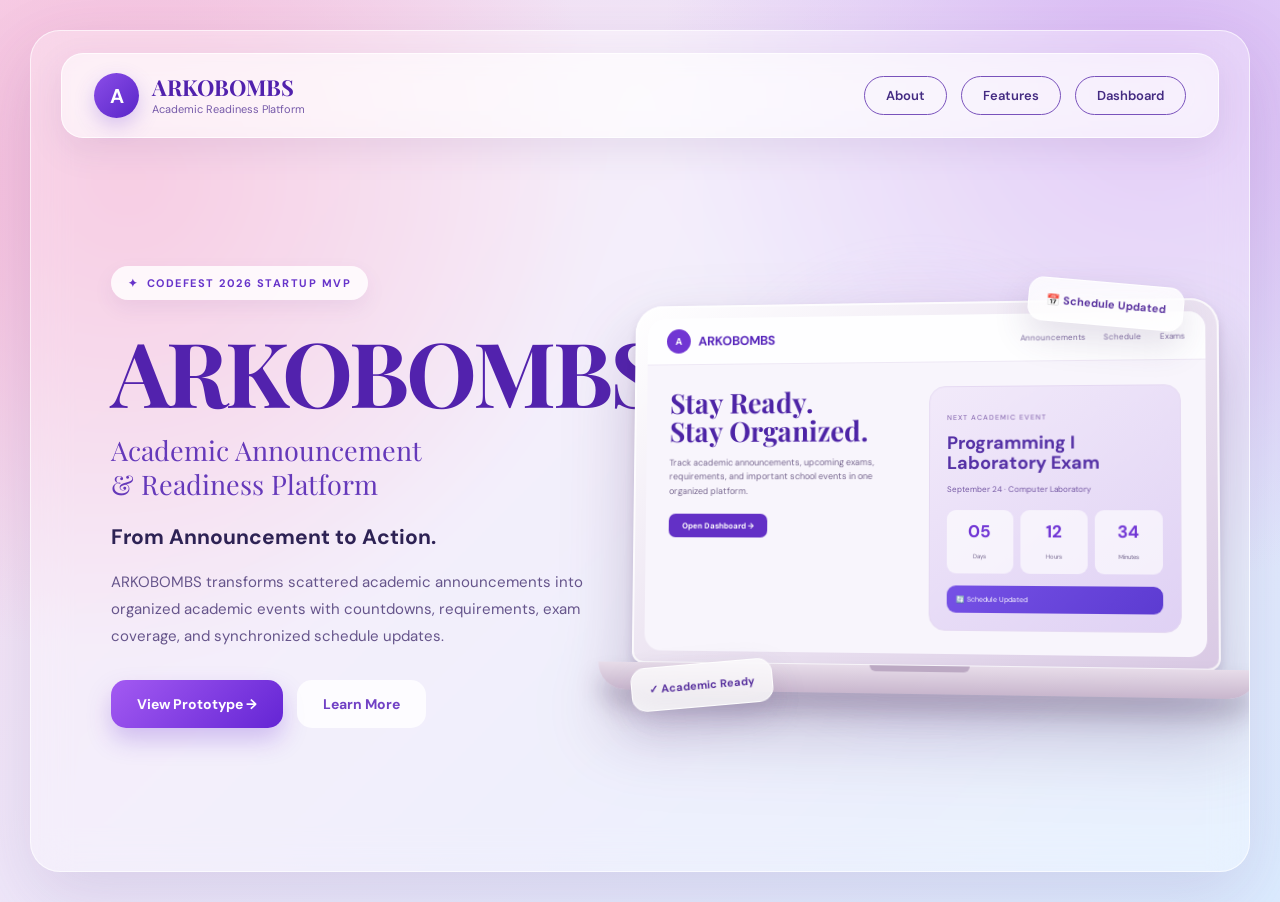
==== index.html @ 4bf6ae73 "Add ARKOBOMBS-project" ====
<!DOCTYPE html>
<html lang="en">
<head>
    <meta charset="UTF-8">
    <meta name="viewport" content="width=device-width, initial-scale=1.0">

    <title>ARKOBOMBS | Academic Readiness Platform</title>

    <link rel="preconnect" href="https://fonts.googleapis.com">
    <link rel="preconnect" href="https://fonts.gstatic.com" crossorigin>
    <link href="https://fonts.googleapis.com/css2?family=DM+Sans:wght@400;500;600;700&family=Playfair+Display:wght@600;700;800&display=swap" rel="stylesheet">

    <style>

        * {
            margin: 0;
            padding: 0;
            box-sizing: border-box;
        }

        body {
            font-family: "DM Sans", sans-serif;
            background:
                radial-gradient(circle at 10% 20%, #f4b8d8 0%, transparent 35%),
                radial-gradient(circle at 90% 10%, #d9b7f4 0%, transparent 35%),
                linear-gradient(135deg, #f9dff0, #eee8fa 45%, #dcecff);
            min-height: 100vh;
            color: #33216e;
            padding: 30px;
        }

        /* MAIN CONTAINER */

        .page {
            min-height: calc(100vh - 60px);
            border-radius: 30px;
            overflow: hidden;
            background: rgba(255, 255, 255, 0.30);
            border: 1px solid rgba(255, 255, 255, 0.65);
            box-shadow: 0 25px 70px rgba(92, 58, 135, 0.15);
            backdrop-filter: blur(18px);
        }

        /* NAVIGATION */

        nav {
            height: 85px;
            margin: 22px 30px 0;
            padding: 0 32px;

            display: flex;
            align-items: center;
            justify-content: space-between;

            border-radius: 22px;

            background: rgba(255, 255, 255, 0.55);
            border: 1px solid rgba(255, 255, 255, 0.75);

            box-shadow: 0 12px 35px rgba(91, 54, 130, 0.10);

            backdrop-filter: blur(20px);
        }

        .logo {
            display: flex;
            align-items: center;
            gap: 13px;
        }

        .logo-icon {
            width: 45px;
            height: 45px;
            border-radius: 50%;

            display: flex;
            align-items: center;
            justify-content: center;

            color: white;
            font-size: 20px;
            font-weight: 700;

            background: linear-gradient(135deg, #8b4de8, #5926c8);

            box-shadow: 0 8px 20px rgba(103, 55, 210, 0.25);
        }

        .logo-text {
            line-height: 1.1;
        }

        .logo-text h3 {
            font-family: "Playfair Display", serif;
            font-size: 22px;
            color: #5121ad;
        }

        .logo-text span {
            font-size: 11px;
            color: #765aa9;
        }

        .nav-links {
            display: flex;
            align-items: center;
            gap: 14px;
        }

        .nav-links a {
            text-decoration: none;
            color: #442b82;
            font-size: 13px;
            font-weight: 600;

            padding: 10px 21px;

            border: 1px solid #7952bb;
            border-radius: 30px;

            transition: 0.25s ease;
        }

        .nav-links a:hover {
            background: #6333c9;
            color: white;
            transform: translateY(-2px);
        }

        /* HERO */

        .hero {
            min-height: calc(100vh - 167px);

            display: grid;
            grid-template-columns: 46% 54%;

            align-items: center;

            padding: 55px 65px 70px;
            gap: 30px;
        }

        .hero-content {
            padding-left: 15px;
        }

        .badge {
            display: inline-flex;
            align-items: center;
            gap: 8px;

            background: rgba(255,255,255,0.82);
            padding: 10px 17px;

            border-radius: 30px;

            font-size: 11px;
            font-weight: 700;
            letter-spacing: 1.5px;

            color: #6734ca;

            box-shadow: 0 8px 20px rgba(94, 49, 140, 0.08);
        }

        .badge::before {
            content: "✦";
            color: #6734ca;
        }

        .hero h1 {
            font-family: "Playfair Display", serif;

            font-size: clamp(65px, 7vw, 105px);
            line-height: 0.92;

            margin-top: 30px;

            color: #5222ad;

            letter-spacing: -3px;
        }

        .subtitle {
            margin-top: 22px;

            font-family: "Playfair Display", serif;

            font-size: 27px;
            line-height: 1.25;

            color: #6539ba;
        }

        .tagline {
            margin-top: 22px;

            font-size: 21px;
            font-weight: 700;

            color: #2d2254;
        }

        .description {
            max-width: 570px;

            margin-top: 18px;

            font-size: 15px;
            line-height: 1.8;

            color: #66558b;
        }

        .buttons {
            display: flex;
            gap: 14px;
            margin-top: 30px;
        }

        .btn {
            text-decoration: none;

            padding: 15px 26px;

            border-radius: 15px;

            font-size: 14px;
            font-weight: 700;

            transition: 0.25s ease;
        }

        .btn-primary {
            color: white;

            background: linear-gradient(
                135deg,
                #a35af2,
                #6425d4
            );

            box-shadow: 0 12px 25px rgba(100, 38, 207, 0.25);
        }

        .btn-primary:hover {
            transform: translateY(-3px);
            box-shadow: 0 16px 30px rgba(100, 38, 207, 0.35);
        }

        .btn-secondary {
            background: rgba(255,255,255,0.8);
            color: #7141c5;
        }

        .btn-secondary:hover {
            background: white;
            transform: translateY(-3px);
        }

        /* PRODUCT MOCKUP */

        .visual {
            position: relative;

            height: 570px;

            display: flex;
            justify-content: center;
            align-items: center;
        }

        .glow {
            position: absolute;

            width: 520px;
            height: 520px;

            border-radius: 50%;

            background:
                radial-gradient(
                    circle,
                    rgba(166, 103, 237, 0.40),
                    rgba(210, 175, 244, 0.15),
                    transparent 70%
                );

            filter: blur(10px);
        }

        /* LAPTOP */

        .laptop {
            position: relative;
            width: 620px;
            z-index: 2;

            transform: perspective(1100px) rotateY(-5deg) rotateX(2deg);
            filter: drop-shadow(0 35px 35px rgba(75, 45, 105, 0.25));
        }

        .screen-frame {
            width: 100%;
            height: 365px;

            padding: 13px;

            border-radius: 28px 28px 12px 12px;

            background: linear-gradient(
                145deg,
                #ffffff,
                #d9c9e4
            );

            box-shadow:
                inset 0 0 0 2px rgba(255,255,255,0.8),
                0 5px 10px rgba(67, 37, 90, 0.15);
        }

        .screen {
            width: 100%;
            height: 100%;

            border-radius: 17px;

            overflow: hidden;

            background: #f8f5fc;
        }

        .screen-nav {
            height: 48px;

            display: flex;
            align-items: center;
            justify-content: space-between;

            padding: 0 20px;

            background: rgba(255,255,255,0.92);

            border-bottom: 1px solid #eee8f5;
        }

        .mini-logo {
            display: flex;
            align-items: center;
            gap: 8px;

            color: #5827bb;

            font-weight: 700;
            font-size: 13px;
        }

        .mini-logo-circle {
            width: 25px;
            height: 25px;

            display: flex;
            align-items: center;
            justify-content: center;

            border-radius: 50%;

            color: white;

            background: #7136d3;

            font-size: 10px;
        }

        .mini-links {
            display: flex;
            gap: 18px;

            font-size: 8px;
            color: #7d6b9e;
        }

        .screen-content {
            padding: 24px;

            display: grid;
            grid-template-columns: 1fr 1fr;

            gap: 18px;
        }

        .screen-left h2 {
            font-family: "Playfair Display", serif;

            font-size: 28px;
            line-height: 1.05;

            color: #4d24a6;
        }

        .screen-left p {
            margin-top: 10px;

            font-size: 9px;
            line-height: 1.6;

            color: #77678f;
        }

        .screen-button {
            display: inline-block;

            margin-top: 16px;

            padding: 7px 14px;

            border-radius: 7px;

            background: #6330c6;
            color: white;

            font-size: 8px;
            font-weight: 700;
        }

        .event-card {
            padding: 17px;

            border-radius: 16px;

            background: linear-gradient(
                145deg,
                #f2eafa,
                #dfd1f4
            );

            border: 1px solid #e5d9f2;
        }

        .event-card small {
            font-size: 7px;
            color: #7c5ba8;
            letter-spacing: 1px;
        }

        .event-card h3 {
            margin-top: 9px;

            font-size: 18px;
            line-height: 1.1;

            color: #5430a5;
        }

        .event-date {
            margin-top: 10px;

            font-size: 8px;
            color: #7356a2;
        }

        .stats {
            display: flex;
            gap: 7px;

            margin-top: 16px;
        }

        .stat {
            flex: 1;

            text-align: center;

            padding: 10px 4px;

            border-radius: 9px;

            background: rgba(255,255,255,0.65);
        }

        .stat strong {
            display: block;

            font-size: 17px;

            color: #7136d5;
        }

        .stat span {
            font-size: 6px;
            color: #76688f;
        }

        .update {
            margin-top: 12px;

            padding: 9px;

            border-radius: 9px;

            background: linear-gradient(
                135deg,
                #7651e6,
                #5c3bd1
            );

            color: white;

            font-size: 7px;
        }

        /* LAPTOP BASE */

        .base {
            width: 112%;
            height: 28px;

            margin-left: -6%;

            margin-top: -1px;

            border-radius: 0 0 35px 35px;

            background: linear-gradient(
                180deg,
                #e7dce9,
                #c8b6cd
            );

            box-shadow:
                0 18px 25px rgba(63, 39, 75, 0.25);
        }

        .notch {
            width: 100px;
            height: 6px;

            margin: auto;

            border-radius: 0 0 10px 10px;

            background: #bca9c3;
        }

        /* FLOATING CARDS */

        .floating-card {
            position: absolute;

            z-index: 4;

            padding: 14px 17px;

            border-radius: 15px;

            background: rgba(255,255,255,0.78);

            border: 1px solid rgba(255,255,255,0.85);

            box-shadow: 0 15px 35px rgba(75,45,110,0.15);

            backdrop-filter: blur(15px);

            font-size: 11px;
            font-weight: 700;

            color: #59329e;
        }

        .card-one {
            top: 70px;
            right: 30px;
            transform: rotate(5deg);
        }

        .card-two {
            bottom: 75px;
            left: 5px;
            transform: rotate(-5deg);
        }

        /* RESPONSIVE */

        @media (max-width: 1100px) {

            .hero {
                grid-template-columns: 1fr;
                text-align: center;
            }

            .hero-content {
                padding-left: 0;
            }

            .description {
                margin-left: auto;
                margin-right: auto;
            }

            .buttons {
                justify-content: center;
            }

            .visual {
                margin-top: 30px;
            }
        }

        @media (max-width: 700px) {

            body {
                padding: 12px;
            }

            nav {
                margin: 12px;
                padding: 0 18px;
            }

            .nav-links a {
                padding: 8px 11px;
                font-size: 10px;
            }

            .nav-links a:nth-child(2),
            .nav-links a:nth-child(3) {
                display: none;
            }

            .hero {
                padding: 45px 25px;
            }

            .hero h1 {
                font-size: 58px;
            }

            .subtitle {
                font-size: 21px;
            }

            .visual {
                height: 400px;
            }

            .laptop {
                width: 440px;
            }

            .screen-frame {
                height: 270px;
            }

            .floating-card {
                display: none;
            }
        }

    </style>
</head>

<body>

<div class="page">

    <!-- NAVIGATION -->
    <nav>

        <div class="logo">

            <div class="logo-icon">
                A
            </div>

            <div class="logo-text">
                <h3>ARKOBOMBS</h3>
                <span>Academic Readiness Platform</span>
            </div>

        </div>

        <div class="nav-links">
            <a href="#">About</a>
            <a href="#">Features</a>
            <a href="#">Dashboard</a>
        </div>

    </nav>


    <!-- HERO SECTION -->
    <main class="hero">

        <section class="hero-content">

            <div class="badge">
                CODEFEST 2026 STARTUP MVP
            </div>

            <h1>
                ARKOBOMBS
            </h1>

            <div class="subtitle">
                Academic Announcement<br>
                & Readiness Platform
            </div>

            <div class="tagline">
                From Announcement to Action.
            </div>

            <p class="description">
                ARKOBOMBS transforms scattered academic announcements
                into organized academic events with countdowns,
                requirements, exam coverage, and synchronized
                schedule updates.
            </p>

            <div class="buttons">

                <a href="#" class="btn btn-primary">
                    View Prototype →
                </a>

                <a href="#" class="btn btn-secondary">
                    Learn More
                </a>

            </div>

        </section>


        <!-- VISUAL -->
        <section class="visual">

            <div class="glow"></div>

            <div class="floating-card card-one">
                📅 Schedule Updated
            </div>

            <div class="floating-card card-two">
                ✓ Academic Ready
            </div>


            <div class="laptop">

                <div class="screen-frame">

                    <div class="screen">

                        <!-- MINI WEBSITE NAV -->
                        <div class="screen-nav">

                            <div class="mini-logo">

                                <div class="mini-logo-circle">
                                    A
                                </div>

                                ARKOBOMBS

                            </div>

                            <div class="mini-links">
                                <span>Announcements</span>
                                <span>Schedule</span>
                                <span>Exams</span>
                            </div>

                        </div>


                        <!-- SCREEN CONTENT -->
                        <div class="screen-content">

                            <div class="screen-left">

                                <h2>
                                    Stay Ready.<br>
                                    Stay Organized.
                                </h2>

                                <p>
                                    Track academic announcements,
                                    upcoming exams, requirements,
                                    and important school events
                                    in one organized platform.
                                </p>

                                <div class="screen-button">
                                    Open Dashboard →
                                </div>

                            </div>


                            <div class="event-card">

                                <small>
                                    NEXT ACADEMIC EVENT
                                </small>

                                <h3>
                                    Programming I
                                    Laboratory Exam
                                </h3>

                                <div class="event-date">
                                    September 24 · Computer Laboratory
                                </div>

                                <div class="stats">

                                    <div class="stat">
                                        <strong>05</strong>
                                        <span>Days</span>
                                    </div>

                                    <div class="stat">
                                        <strong>12</strong>
                                        <span>Hours</span>
                                    </div>

                                    <div class="stat">
                                        <strong>34</strong>
                                        <span>Minutes</span>
                                    </div>

                                </div>

                                <div class="update">
                                    🔄 Schedule Updated
                                </div>

                            </div>

                        </div>

                    </div>

                </div>

                <div class="base">
                    <div class="notch"></div>
                </div>

            </div>

        </section>

    </main>

</div>

</body>
</html>
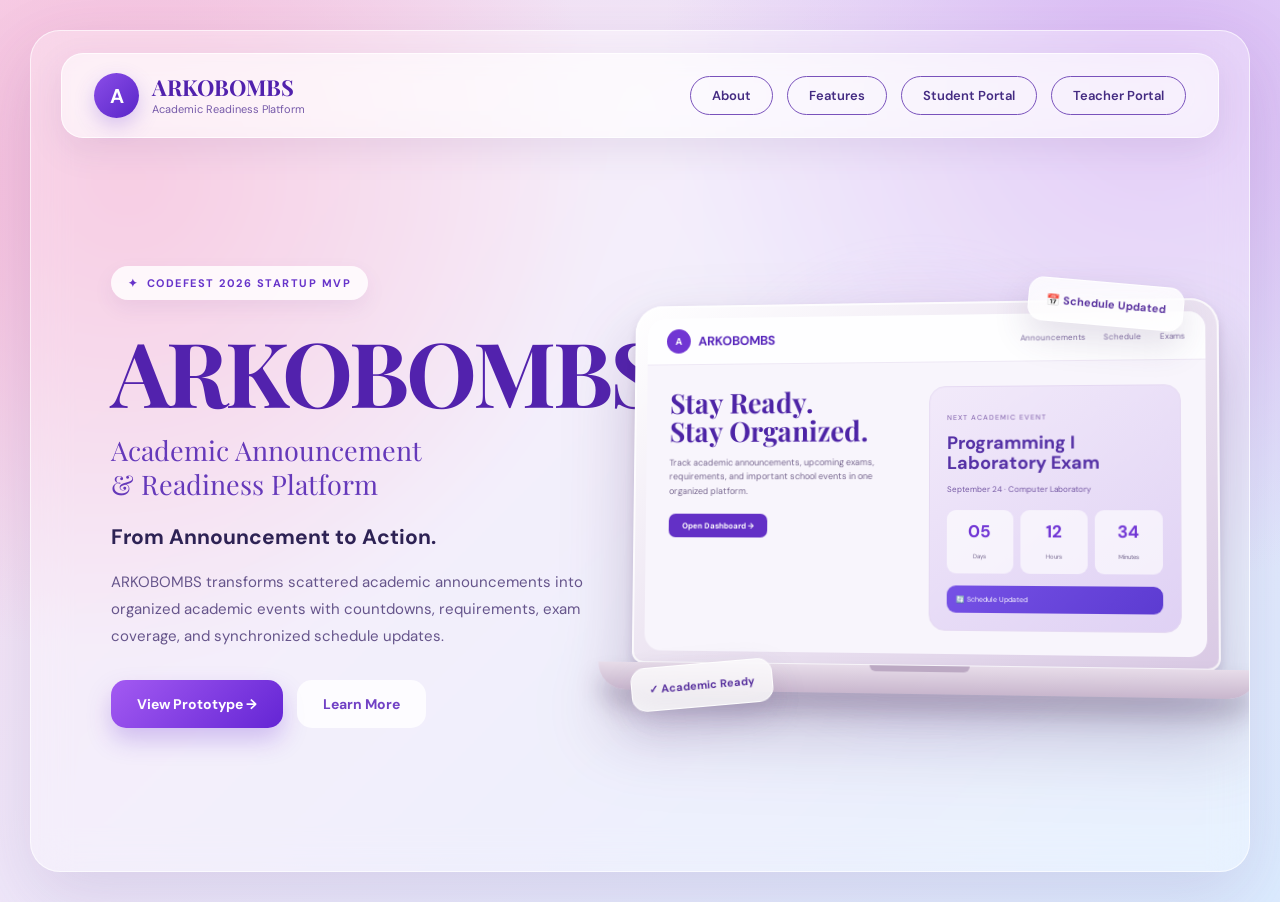
==== commit a055902c: "Complete ARKOBOMBS working prototype" ====
--- a/index.html
+++ b/index.html
@@ -681,10 +681,11 @@
         </div>
 
         <div class="nav-links">
-            <a href="#">About</a>
-            <a href="#">Features</a>
-            <a href="#">Dashboard</a>
-        </div>
+    <a href="#">About</a>
+    <a href="#">Features</a>
+    <a href="student.html">Student Portal</a>
+    <a href="teacher.html">Teacher Portal</a>
+</div>
 
     </nav>
 
@@ -720,7 +721,7 @@
 
             <div class="buttons">
 
-                <a href="#" class="btn btn-primary">
+                <a href="student.html" class="btn btn-primary">
                     View Prototype →
                 </a>
 
@@ -858,4 +859,4 @@
 </div>
 
 </body>
-</html>+</html>                
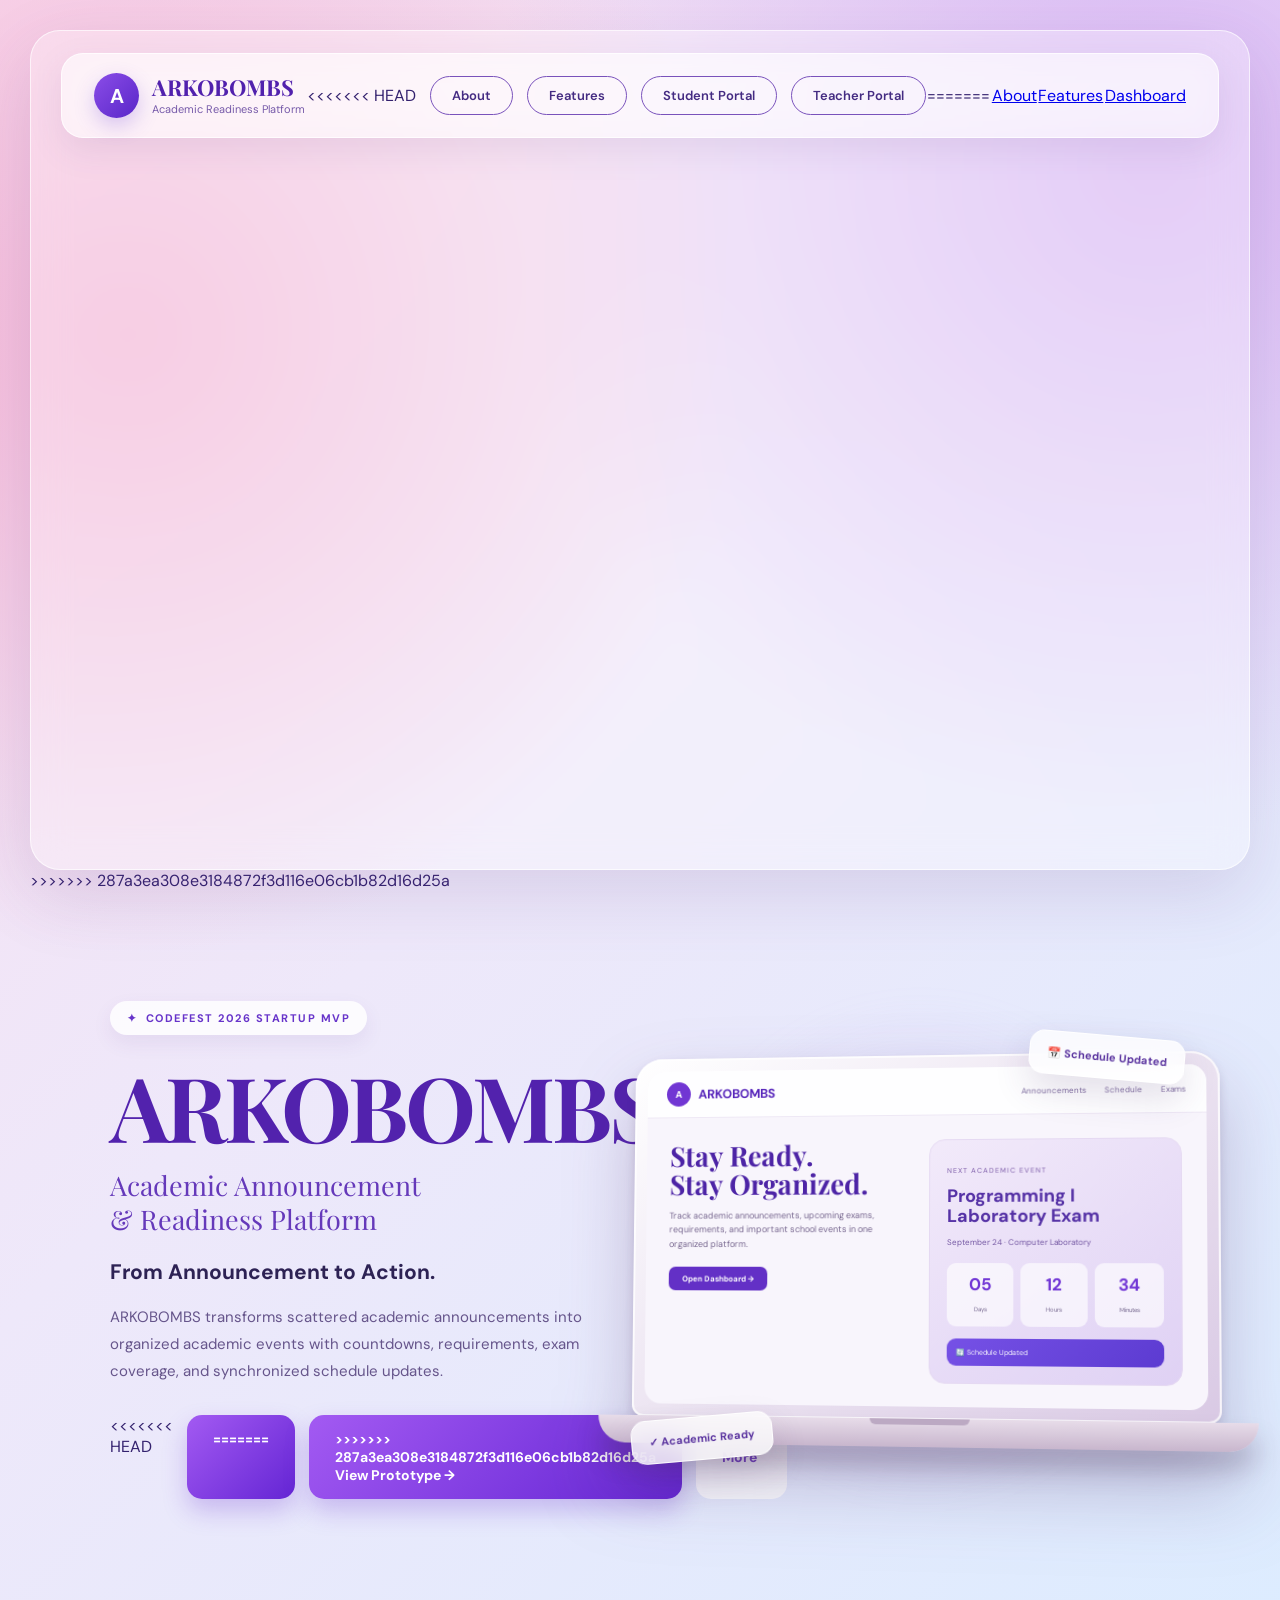
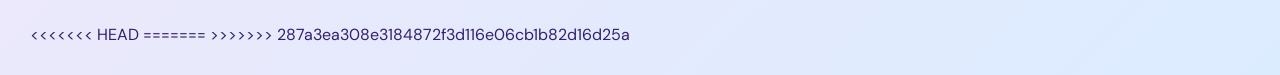
==== commit 161a497d: "Merge remote changes" ====
--- a/index.html
+++ b/index.html
@@ -681,11 +681,18 @@
         </div>
 
         <div class="nav-links">
+<<<<<<< HEAD
     <a href="#">About</a>
     <a href="#">Features</a>
     <a href="student.html">Student Portal</a>
     <a href="teacher.html">Teacher Portal</a>
 </div>
+=======
+            <a href="#">About</a>
+            <a href="#">Features</a>
+            <a href="#">Dashboard</a>
+        </div>
+>>>>>>> 287a3ea308e3184872f3d116e06cb1b82d16d25a
 
     </nav>
 
@@ -721,7 +728,11 @@
 
             <div class="buttons">
 
+<<<<<<< HEAD
                 <a href="student.html" class="btn btn-primary">
+=======
+                <a href="#" class="btn btn-primary">
+>>>>>>> 287a3ea308e3184872f3d116e06cb1b82d16d25a
                     View Prototype →
                 </a>
 
@@ -859,4 +870,8 @@
 </div>
 
 </body>
-</html>                +<<<<<<< HEAD
+</html>                
+=======
+</html>
+>>>>>>> 287a3ea308e3184872f3d116e06cb1b82d16d25a
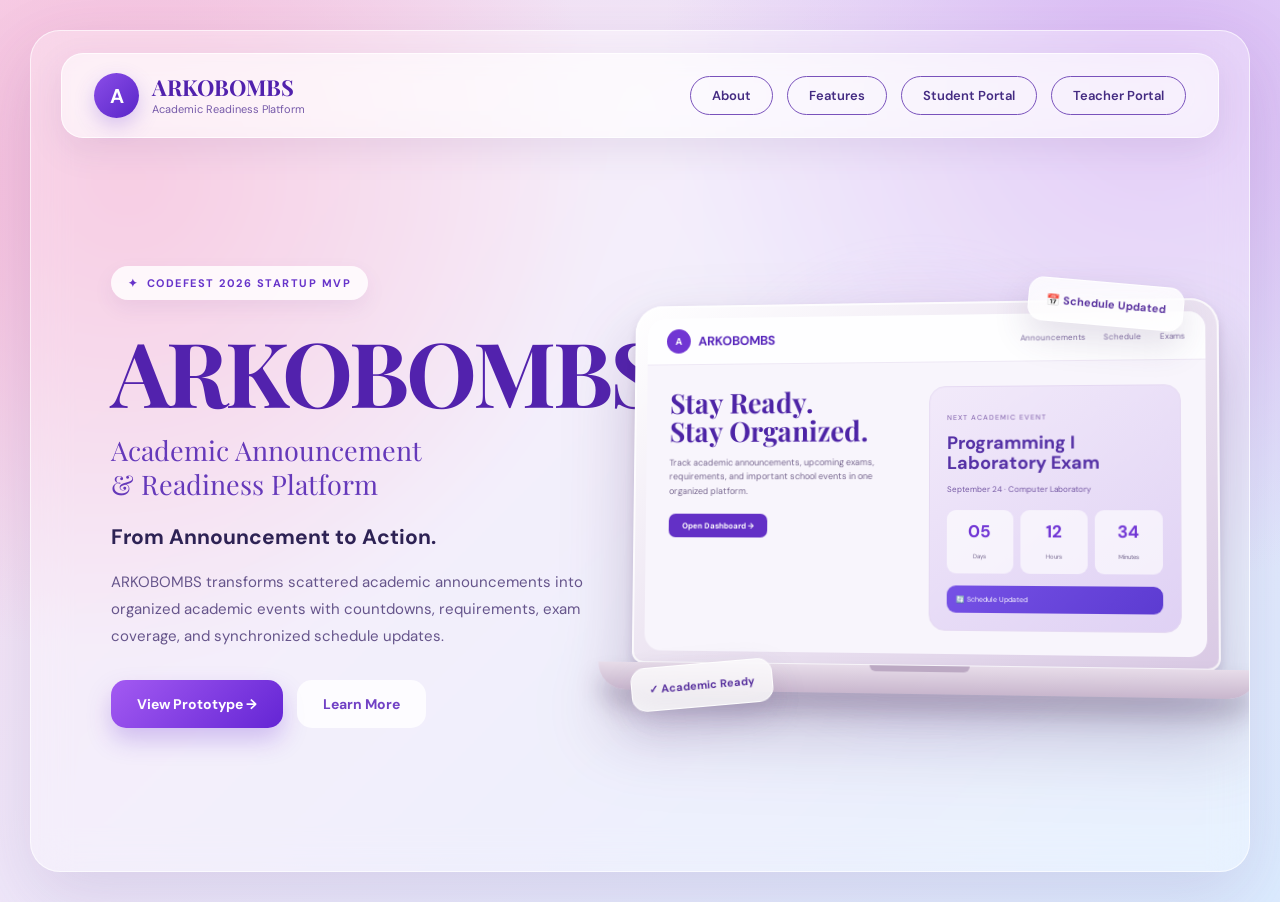
==== commit ce54cb5b: "Fix index navigation and prototype link" ====
--- a/index.html
+++ b/index.html
@@ -681,18 +681,11 @@
         </div>
 
         <div class="nav-links">
-<<<<<<< HEAD
     <a href="#">About</a>
     <a href="#">Features</a>
     <a href="student.html">Student Portal</a>
     <a href="teacher.html">Teacher Portal</a>
 </div>
-=======
-            <a href="#">About</a>
-            <a href="#">Features</a>
-            <a href="#">Dashboard</a>
-        </div>
->>>>>>> 287a3ea308e3184872f3d116e06cb1b82d16d25a
 
     </nav>
 
@@ -728,11 +721,7 @@
 
             <div class="buttons">
 
-<<<<<<< HEAD
                 <a href="student.html" class="btn btn-primary">
-=======
-                <a href="#" class="btn btn-primary">
->>>>>>> 287a3ea308e3184872f3d116e06cb1b82d16d25a
                     View Prototype →
                 </a>
 
@@ -870,8 +859,4 @@
 </div>
 
 </body>
-<<<<<<< HEAD
 </html>                
-=======
-</html>
->>>>>>> 287a3ea308e3184872f3d116e06cb1b82d16d25a
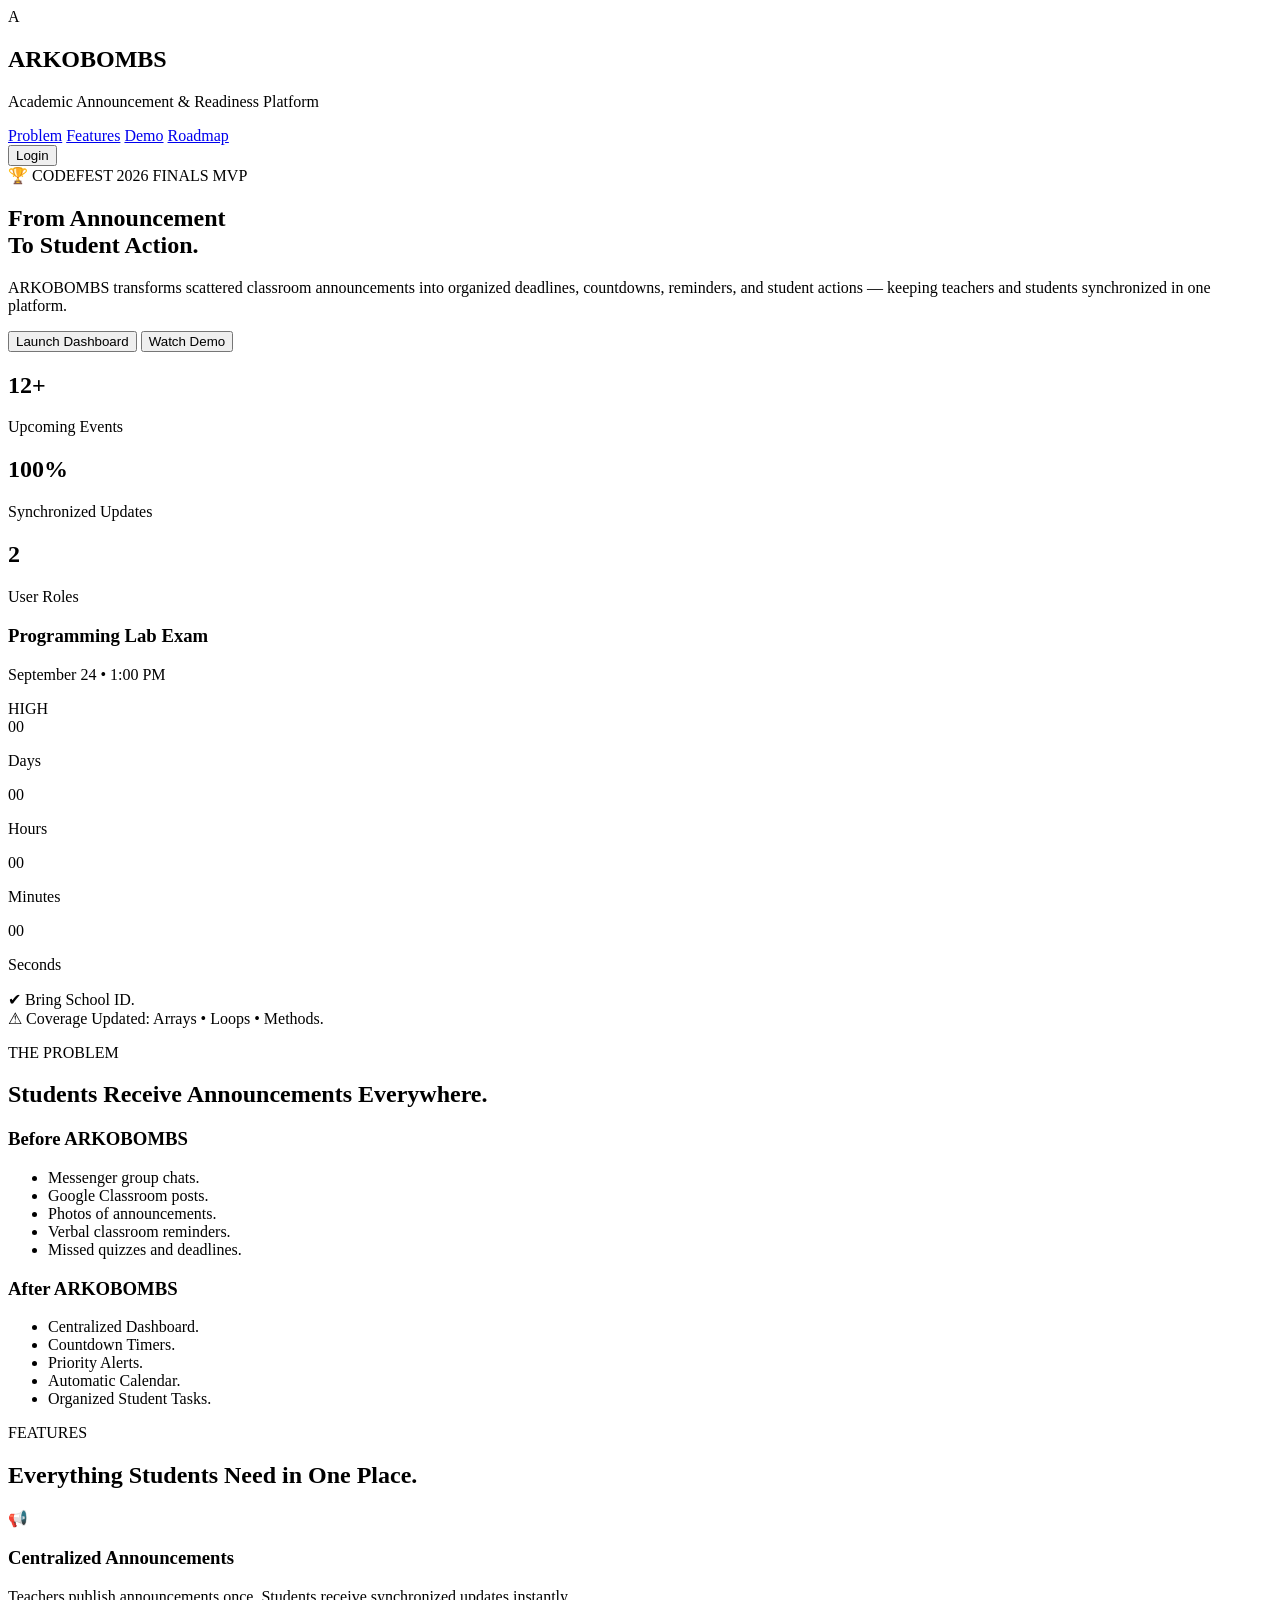
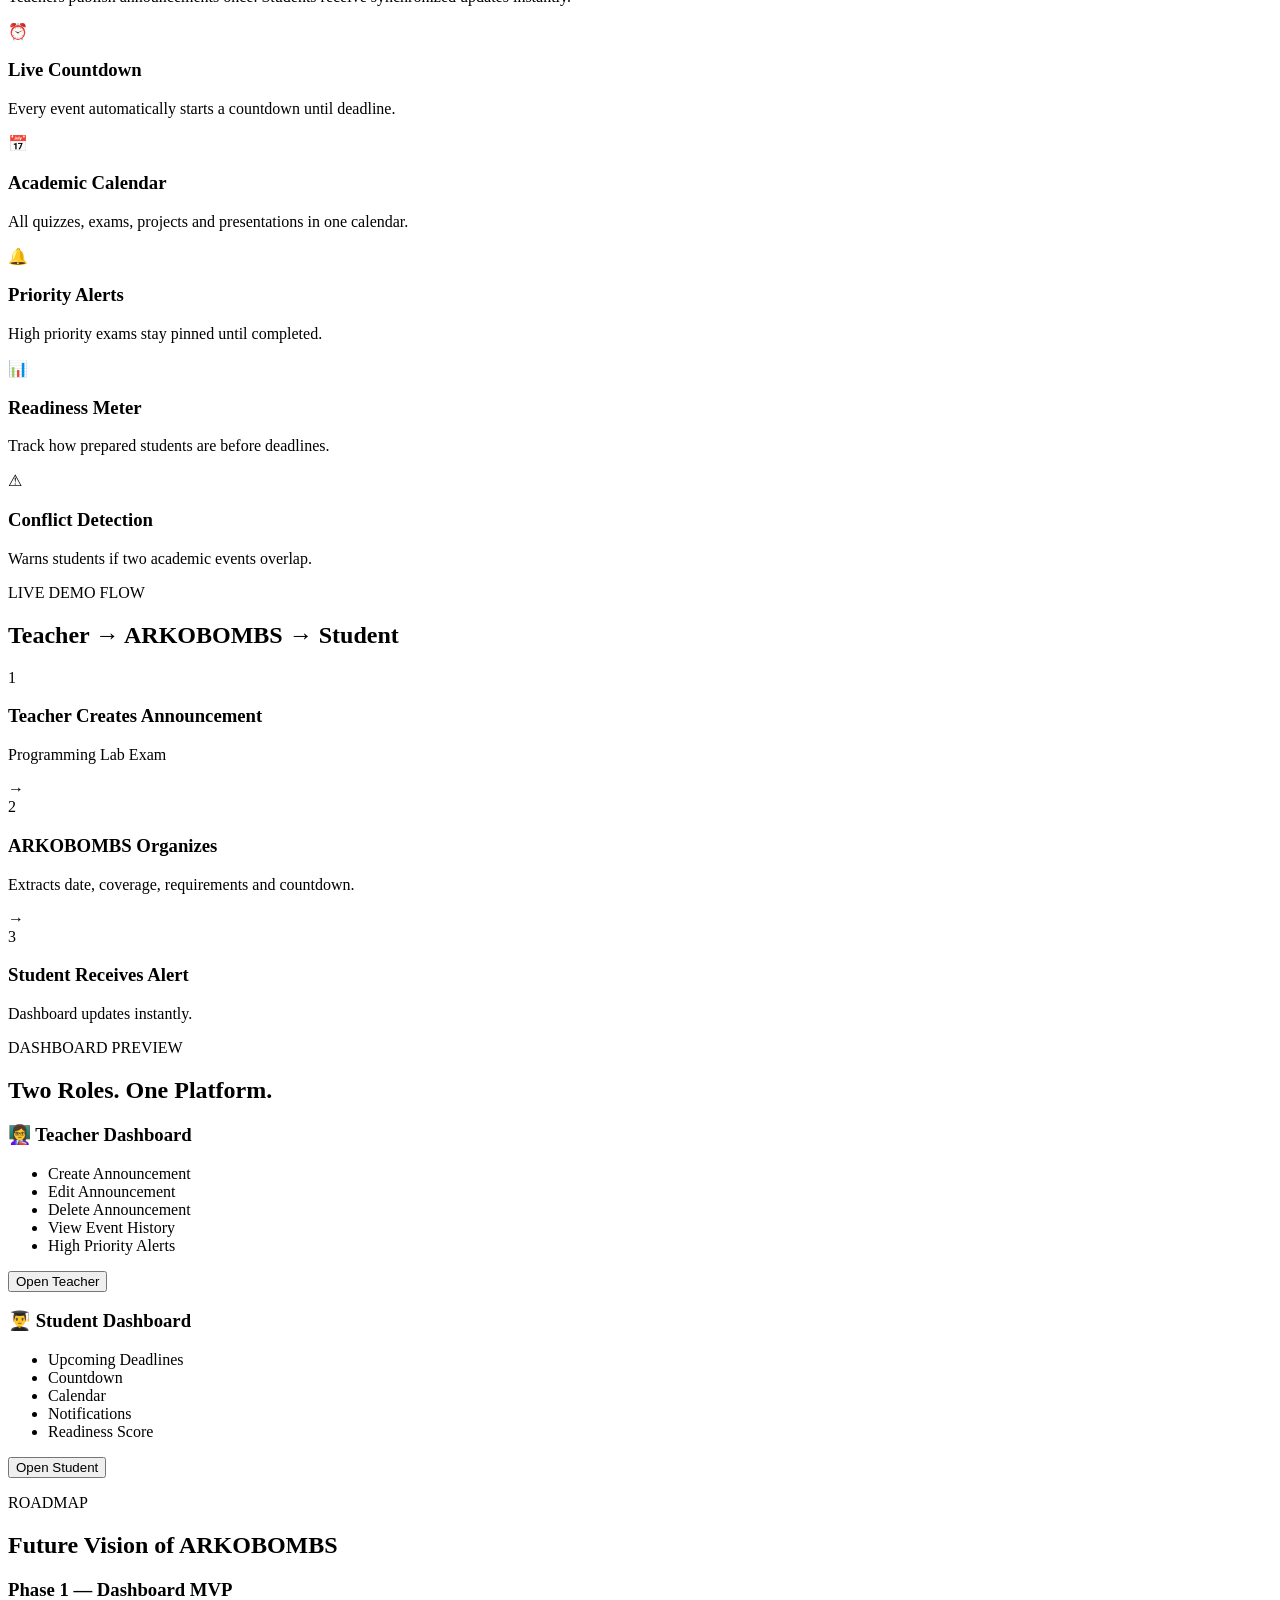
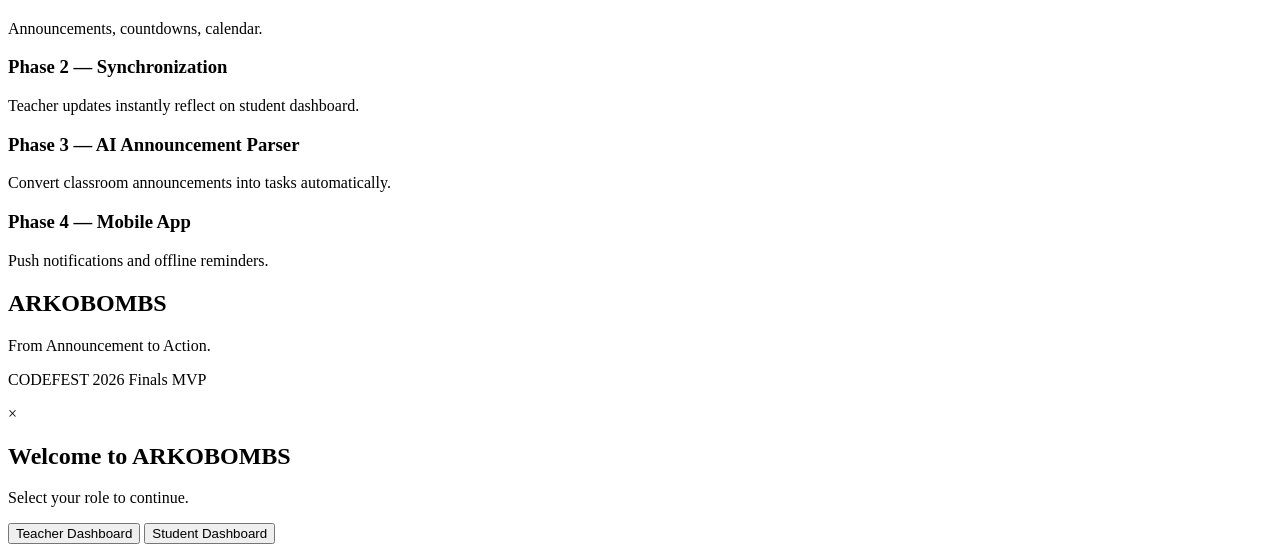
==== commit 3a133b81: "CODEFEST Finals ARKOBOMBS redesign" ====
--- a/index.html
+++ b/index.html
@@ -1,862 +1,355 @@
 <!DOCTYPE html>
 <html lang="en">
 <head>
-    <meta charset="UTF-8">
-    <meta name="viewport" content="width=device-width, initial-scale=1.0">
-
-    <title>ARKOBOMBS | Academic Readiness Platform</title>
-
-    <link rel="preconnect" href="https://fonts.googleapis.com">
-    <link rel="preconnect" href="https://fonts.gstatic.com" crossorigin>
-    <link href="https://fonts.googleapis.com/css2?family=DM+Sans:wght@400;500;600;700&family=Playfair+Display:wght@600;700;800&display=swap" rel="stylesheet">
-
-    <style>
-
-        * {
-            margin: 0;
-            padding: 0;
-            box-sizing: border-box;
-        }
-
-        body {
-            font-family: "DM Sans", sans-serif;
-            background:
-                radial-gradient(circle at 10% 20%, #f4b8d8 0%, transparent 35%),
-                radial-gradient(circle at 90% 10%, #d9b7f4 0%, transparent 35%),
-                linear-gradient(135deg, #f9dff0, #eee8fa 45%, #dcecff);
-            min-height: 100vh;
-            color: #33216e;
-            padding: 30px;
-        }
-
-        /* MAIN CONTAINER */
-
-        .page {
-            min-height: calc(100vh - 60px);
-            border-radius: 30px;
-            overflow: hidden;
-            background: rgba(255, 255, 255, 0.30);
-            border: 1px solid rgba(255, 255, 255, 0.65);
-            box-shadow: 0 25px 70px rgba(92, 58, 135, 0.15);
-            backdrop-filter: blur(18px);
-        }
-
-        /* NAVIGATION */
-
-        nav {
-            height: 85px;
-            margin: 22px 30px 0;
-            padding: 0 32px;
-
-            display: flex;
-            align-items: center;
-            justify-content: space-between;
-
-            border-radius: 22px;
-
-            background: rgba(255, 255, 255, 0.55);
-            border: 1px solid rgba(255, 255, 255, 0.75);
-
-            box-shadow: 0 12px 35px rgba(91, 54, 130, 0.10);
-
-            backdrop-filter: blur(20px);
-        }
-
-        .logo {
-            display: flex;
-            align-items: center;
-            gap: 13px;
-        }
-
-        .logo-icon {
-            width: 45px;
-            height: 45px;
-            border-radius: 50%;
-
-            display: flex;
-            align-items: center;
-            justify-content: center;
-
-            color: white;
-            font-size: 20px;
-            font-weight: 700;
-
-            background: linear-gradient(135deg, #8b4de8, #5926c8);
-
-            box-shadow: 0 8px 20px rgba(103, 55, 210, 0.25);
-        }
-
-        .logo-text {
-            line-height: 1.1;
-        }
-
-        .logo-text h3 {
-            font-family: "Playfair Display", serif;
-            font-size: 22px;
-            color: #5121ad;
-        }
-
-        .logo-text span {
-            font-size: 11px;
-            color: #765aa9;
-        }
-
-        .nav-links {
-            display: flex;
-            align-items: center;
-            gap: 14px;
-        }
-
-        .nav-links a {
-            text-decoration: none;
-            color: #442b82;
-            font-size: 13px;
-            font-weight: 600;
-
-            padding: 10px 21px;
-
-            border: 1px solid #7952bb;
-            border-radius: 30px;
-
-            transition: 0.25s ease;
-        }
-
-        .nav-links a:hover {
-            background: #6333c9;
-            color: white;
-            transform: translateY(-2px);
-        }
-
-        /* HERO */
-
-        .hero {
-            min-height: calc(100vh - 167px);
-
-            display: grid;
-            grid-template-columns: 46% 54%;
-
-            align-items: center;
-
-            padding: 55px 65px 70px;
-            gap: 30px;
-        }
-
-        .hero-content {
-            padding-left: 15px;
-        }
-
-        .badge {
-            display: inline-flex;
-            align-items: center;
-            gap: 8px;
-
-            background: rgba(255,255,255,0.82);
-            padding: 10px 17px;
-
-            border-radius: 30px;
-
-            font-size: 11px;
-            font-weight: 700;
-            letter-spacing: 1.5px;
-
-            color: #6734ca;
-
-            box-shadow: 0 8px 20px rgba(94, 49, 140, 0.08);
-        }
-
-        .badge::before {
-            content: "✦";
-            color: #6734ca;
-        }
-
-        .hero h1 {
-            font-family: "Playfair Display", serif;
-
-            font-size: clamp(65px, 7vw, 105px);
-            line-height: 0.92;
-
-            margin-top: 30px;
-
-            color: #5222ad;
-
-            letter-spacing: -3px;
-        }
-
-        .subtitle {
-            margin-top: 22px;
-
-            font-family: "Playfair Display", serif;
-
-            font-size: 27px;
-            line-height: 1.25;
-
-            color: #6539ba;
-        }
-
-        .tagline {
-            margin-top: 22px;
-
-            font-size: 21px;
-            font-weight: 700;
-
-            color: #2d2254;
-        }
-
-        .description {
-            max-width: 570px;
-
-            margin-top: 18px;
-
-            font-size: 15px;
-            line-height: 1.8;
-
-            color: #66558b;
-        }
-
-        .buttons {
-            display: flex;
-            gap: 14px;
-            margin-top: 30px;
-        }
-
-        .btn {
-            text-decoration: none;
-
-            padding: 15px 26px;
-
-            border-radius: 15px;
-
-            font-size: 14px;
-            font-weight: 700;
-
-            transition: 0.25s ease;
-        }
-
-        .btn-primary {
-            color: white;
-
-            background: linear-gradient(
-                135deg,
-                #a35af2,
-                #6425d4
-            );
-
-            box-shadow: 0 12px 25px rgba(100, 38, 207, 0.25);
-        }
-
-        .btn-primary:hover {
-            transform: translateY(-3px);
-            box-shadow: 0 16px 30px rgba(100, 38, 207, 0.35);
-        }
-
-        .btn-secondary {
-            background: rgba(255,255,255,0.8);
-            color: #7141c5;
-        }
-
-        .btn-secondary:hover {
-            background: white;
-            transform: translateY(-3px);
-        }
-
-        /* PRODUCT MOCKUP */
-
-        .visual {
-            position: relative;
-
-            height: 570px;
-
-            display: flex;
-            justify-content: center;
-            align-items: center;
-        }
-
-        .glow {
-            position: absolute;
-
-            width: 520px;
-            height: 520px;
-
-            border-radius: 50%;
-
-            background:
-                radial-gradient(
-                    circle,
-                    rgba(166, 103, 237, 0.40),
-                    rgba(210, 175, 244, 0.15),
-                    transparent 70%
-                );
-
-            filter: blur(10px);
-        }
-
-        /* LAPTOP */
-
-        .laptop {
-            position: relative;
-            width: 620px;
-            z-index: 2;
-
-            transform: perspective(1100px) rotateY(-5deg) rotateX(2deg);
-            filter: drop-shadow(0 35px 35px rgba(75, 45, 105, 0.25));
-        }
-
-        .screen-frame {
-            width: 100%;
-            height: 365px;
-
-            padding: 13px;
-
-            border-radius: 28px 28px 12px 12px;
-
-            background: linear-gradient(
-                145deg,
-                #ffffff,
-                #d9c9e4
-            );
-
-            box-shadow:
-                inset 0 0 0 2px rgba(255,255,255,0.8),
-                0 5px 10px rgba(67, 37, 90, 0.15);
-        }
-
-        .screen {
-            width: 100%;
-            height: 100%;
-
-            border-radius: 17px;
-
-            overflow: hidden;
-
-            background: #f8f5fc;
-        }
-
-        .screen-nav {
-            height: 48px;
-
-            display: flex;
-            align-items: center;
-            justify-content: space-between;
-
-            padding: 0 20px;
-
-            background: rgba(255,255,255,0.92);
-
-            border-bottom: 1px solid #eee8f5;
-        }
-
-        .mini-logo {
-            display: flex;
-            align-items: center;
-            gap: 8px;
-
-            color: #5827bb;
-
-            font-weight: 700;
-            font-size: 13px;
-        }
-
-        .mini-logo-circle {
-            width: 25px;
-            height: 25px;
-
-            display: flex;
-            align-items: center;
-            justify-content: center;
-
-            border-radius: 50%;
-
-            color: white;
-
-            background: #7136d3;
-
-            font-size: 10px;
-        }
-
-        .mini-links {
-            display: flex;
-            gap: 18px;
-
-            font-size: 8px;
-            color: #7d6b9e;
-        }
-
-        .screen-content {
-            padding: 24px;
-
-            display: grid;
-            grid-template-columns: 1fr 1fr;
-
-            gap: 18px;
-        }
-
-        .screen-left h2 {
-            font-family: "Playfair Display", serif;
-
-            font-size: 28px;
-            line-height: 1.05;
-
-            color: #4d24a6;
-        }
-
-        .screen-left p {
-            margin-top: 10px;
-
-            font-size: 9px;
-            line-height: 1.6;
-
-            color: #77678f;
-        }
-
-        .screen-button {
-            display: inline-block;
-
-            margin-top: 16px;
-
-            padding: 7px 14px;
-
-            border-radius: 7px;
-
-            background: #6330c6;
-            color: white;
-
-            font-size: 8px;
-            font-weight: 700;
-        }
-
-        .event-card {
-            padding: 17px;
-
-            border-radius: 16px;
-
-            background: linear-gradient(
-                145deg,
-                #f2eafa,
-                #dfd1f4
-            );
-
-            border: 1px solid #e5d9f2;
-        }
-
-        .event-card small {
-            font-size: 7px;
-            color: #7c5ba8;
-            letter-spacing: 1px;
-        }
-
-        .event-card h3 {
-            margin-top: 9px;
-
-            font-size: 18px;
-            line-height: 1.1;
-
-            color: #5430a5;
-        }
-
-        .event-date {
-            margin-top: 10px;
-
-            font-size: 8px;
-            color: #7356a2;
-        }
-
-        .stats {
-            display: flex;
-            gap: 7px;
-
-            margin-top: 16px;
-        }
-
-        .stat {
-            flex: 1;
-
-            text-align: center;
-
-            padding: 10px 4px;
-
-            border-radius: 9px;
-
-            background: rgba(255,255,255,0.65);
-        }
-
-        .stat strong {
-            display: block;
-
-            font-size: 17px;
-
-            color: #7136d5;
-        }
-
-        .stat span {
-            font-size: 6px;
-            color: #76688f;
-        }
-
-        .update {
-            margin-top: 12px;
-
-            padding: 9px;
-
-            border-radius: 9px;
-
-            background: linear-gradient(
-                135deg,
-                #7651e6,
-                #5c3bd1
-            );
-
-            color: white;
-
-            font-size: 7px;
-        }
-
-        /* LAPTOP BASE */
-
-        .base {
-            width: 112%;
-            height: 28px;
-
-            margin-left: -6%;
-
-            margin-top: -1px;
-
-            border-radius: 0 0 35px 35px;
-
-            background: linear-gradient(
-                180deg,
-                #e7dce9,
-                #c8b6cd
-            );
-
-            box-shadow:
-                0 18px 25px rgba(63, 39, 75, 0.25);
-        }
-
-        .notch {
-            width: 100px;
-            height: 6px;
-
-            margin: auto;
-
-            border-radius: 0 0 10px 10px;
-
-            background: #bca9c3;
-        }
-
-        /* FLOATING CARDS */
-
-        .floating-card {
-            position: absolute;
-
-            z-index: 4;
-
-            padding: 14px 17px;
-
-            border-radius: 15px;
-
-            background: rgba(255,255,255,0.78);
-
-            border: 1px solid rgba(255,255,255,0.85);
-
-            box-shadow: 0 15px 35px rgba(75,45,110,0.15);
-
-            backdrop-filter: blur(15px);
-
-            font-size: 11px;
-            font-weight: 700;
-
-            color: #59329e;
-        }
-
-        .card-one {
-            top: 70px;
-            right: 30px;
-            transform: rotate(5deg);
-        }
-
-        .card-two {
-            bottom: 75px;
-            left: 5px;
-            transform: rotate(-5deg);
-        }
-
-        /* RESPONSIVE */
-
-        @media (max-width: 1100px) {
-
-            .hero {
-                grid-template-columns: 1fr;
-                text-align: center;
-            }
-
-            .hero-content {
-                padding-left: 0;
-            }
-
-            .description {
-                margin-left: auto;
-                margin-right: auto;
-            }
-
-            .buttons {
-                justify-content: center;
-            }
-
-            .visual {
-                margin-top: 30px;
-            }
-        }
-
-        @media (max-width: 700px) {
-
-            body {
-                padding: 12px;
-            }
-
-            nav {
-                margin: 12px;
-                padding: 0 18px;
-            }
-
-            .nav-links a {
-                padding: 8px 11px;
-                font-size: 10px;
-            }
-
-            .nav-links a:nth-child(2),
-            .nav-links a:nth-child(3) {
-                display: none;
-            }
-
-            .hero {
-                padding: 45px 25px;
-            }
-
-            .hero h1 {
-                font-size: 58px;
-            }
-
-            .subtitle {
-                font-size: 21px;
-            }
-
-            .visual {
-                height: 400px;
-            }
-
-            .laptop {
-                width: 440px;
-            }
-
-            .screen-frame {
-                height: 270px;
-            }
-
-            .floating-card {
-                display: none;
-            }
-        }
-
-    </style>
+  <meta charset="UTF-8">
+  <meta name="viewport" content="width=device-width, initial-scale=1.0">
+  <title>ARKOBOMBS | From Announcement to Action</title>
+
+  <link rel="preconnect" href="https://fonts.googleapis.com">
+  <link rel="preconnect" href="https://fonts.gstatic.com" crossorigin>
+  <link href="https://fonts.googleapis.com/css2?family=Poppins:wght@300;400;500;600;700;800&display=swap" rel="stylesheet">
+
+  <link rel="stylesheet" href="style.css">
 </head>
-
 <body>
 
-<div class="page">
-
-    <!-- NAVIGATION -->
+<div class="blob one"></div>
+<div class="blob two"></div>
+<div class="blob three"></div>
+
+<header class="navbar">
+    <div class="logo">
+        <div class="logo-circle">A</div>
+        <div>
+            <h2>ARKOBOMBS</h2>
+            <p>Academic Announcement & Readiness Platform</p>
+        </div>
+    </div>
+
     <nav>
-
-        <div class="logo">
-
-            <div class="logo-icon">
-                A
-            </div>
-
-            <div class="logo-text">
-                <h3>ARKOBOMBS</h3>
-                <span>Academic Readiness Platform</span>
-            </div>
-
-        </div>
-
-        <div class="nav-links">
-    <a href="#">About</a>
-    <a href="#">Features</a>
-    <a href="student.html">Student Portal</a>
-    <a href="teacher.html">Teacher Portal</a>
-</div>
-
+        <a href="#problem">Problem</a>
+        <a href="#features">Features</a>
+        <a href="#demo">Demo</a>
+        <a href="#roadmap">Roadmap</a>
     </nav>
 
-
-    <!-- HERO SECTION -->
-    <main class="hero">
-
-        <section class="hero-content">
-
-            <div class="badge">
-                CODEFEST 2026 STARTUP MVP
-            </div>
-
-            <h1>
-                ARKOBOMBS
-            </h1>
-
-            <div class="subtitle">
-                Academic Announcement<br>
-                & Readiness Platform
-            </div>
-
-            <div class="tagline">
-                From Announcement to Action.
-            </div>
-
-            <p class="description">
-                ARKOBOMBS transforms scattered academic announcements
-                into organized academic events with countdowns,
-                requirements, exam coverage, and synchronized
-                schedule updates.
-            </p>
-
-            <div class="buttons">
-
-                <a href="student.html" class="btn btn-primary">
-                    View Prototype →
-                </a>
-
-                <a href="#" class="btn btn-secondary">
-                    Learn More
-                </a>
-
-            </div>
-
-        </section>
-
-
-        <!-- VISUAL -->
-        <section class="visual">
-
-            <div class="glow"></div>
-
-            <div class="floating-card card-one">
-                📅 Schedule Updated
-            </div>
-
-            <div class="floating-card card-two">
-                ✓ Academic Ready
-            </div>
-
-
-            <div class="laptop">
-
-                <div class="screen-frame">
-
-                    <div class="screen">
-
-                        <!-- MINI WEBSITE NAV -->
-                        <div class="screen-nav">
-
-                            <div class="mini-logo">
-
-                                <div class="mini-logo-circle">
-                                    A
-                                </div>
-
-                                ARKOBOMBS
-
-                            </div>
-
-                            <div class="mini-links">
-                                <span>Announcements</span>
-                                <span>Schedule</span>
-                                <span>Exams</span>
-                            </div>
-
-                        </div>
-
-
-                        <!-- SCREEN CONTENT -->
-                        <div class="screen-content">
-
-                            <div class="screen-left">
-
-                                <h2>
-                                    Stay Ready.<br>
-                                    Stay Organized.
-                                </h2>
-
-                                <p>
-                                    Track academic announcements,
-                                    upcoming exams, requirements,
-                                    and important school events
-                                    in one organized platform.
-                                </p>
-
-                                <div class="screen-button">
-                                    Open Dashboard →
-                                </div>
-
-                            </div>
-
-
-                            <div class="event-card">
-
-                                <small>
-                                    NEXT ACADEMIC EVENT
-                                </small>
-
-                                <h3>
-                                    Programming I
-                                    Laboratory Exam
-                                </h3>
-
-                                <div class="event-date">
-                                    September 24 · Computer Laboratory
-                                </div>
-
-                                <div class="stats">
-
-                                    <div class="stat">
-                                        <strong>05</strong>
-                                        <span>Days</span>
-                                    </div>
-
-                                    <div class="stat">
-                                        <strong>12</strong>
-                                        <span>Hours</span>
-                                    </div>
-
-                                    <div class="stat">
-                                        <strong>34</strong>
-                                        <span>Minutes</span>
-                                    </div>
-
-                                </div>
-
-                                <div class="update">
-                                    🔄 Schedule Updated
-                                </div>
-
-                            </div>
-
-                        </div>
-
-                    </div>
-
-                </div>
-
-                <div class="base">
-                    <div class="notch"></div>
-                </div>
-
-            </div>
-
-        </section>
-
-    </main>
-
-</div>
+    <button class="login-btn" onclick="openLogin()">Login</button>
+</header>
+
+<section class="hero">
+
+<div class="hero-left">
+
+<div class="tag">🏆 CODEFEST 2026 FINALS MVP</div>
+
+<h1>
+From <span>Announcement</span><br>
+To Student Action.
+</h1>
+
+<p>
+ARKOBOMBS transforms scattered classroom announcements into organized deadlines,
+countdowns, reminders, and student actions — keeping teachers and students synchronized in one platform.
+</p>
+
+<div class="hero-buttons">
+<button onclick="openLogin()">Launch Dashboard</button>
+<button class="secondary">Watch Demo</button>
+</div>
+
+<div class="stats">
+<div>
+<h2>12+</h2>
+<p>Upcoming Events</p>
+</div>
+<div>
+<h2>100%</h2>
+<p>Synchronized Updates</p>
+</div>
+<div>
+<h2>2</h2>
+<p>User Roles</p>
+</div>
+</div>
+
+</div>
+
+<div class="hero-right">
+
+<div class="dashboard-card floating">
+
+<div class="top-row">
+<div>
+<h3>Programming Lab Exam</h3>
+<p>September 24 • 1:00 PM</p>
+</div>
+<span class="priority">HIGH</span>
+</div>
+
+<div class="countdown">
+<div>
+<span id="days">00</span>
+<p>Days</p>
+</div>
+<div>
+<span id="hours">00</span>
+<p>Hours</p>
+</div>
+<div>
+<span id="minutes">00</span>
+<p>Minutes</p>
+</div>
+<div>
+<span id="seconds">00</span>
+<p>Seconds</p>
+</div>
+</div>
+
+<div class="notification success">
+✔ Bring School ID.
+</div>
+
+<div class="notification warning">
+⚠ Coverage Updated: Arrays • Loops • Methods.
+</div>
+
+</div>
+
+</div>
+
+</section>
+
+<section id="problem" class="section">
+
+<div class="section-title">
+<p>THE PROBLEM</p>
+<h2>Students Receive Announcements Everywhere.</h2>
+</div>
+
+<div class="problem-grid">
+
+<div class="problem-card red">
+<h3>Before ARKOBOMBS</h3>
+<ul>
+<li>Messenger group chats.</li>
+<li>Google Classroom posts.</li>
+<li>Photos of announcements.</li>
+<li>Verbal classroom reminders.</li>
+<li>Missed quizzes and deadlines.</li>
+</ul>
+</div>
+
+<div class="problem-card green">
+<h3>After ARKOBOMBS</h3>
+<ul>
+<li>Centralized Dashboard.</li>
+<li>Countdown Timers.</li>
+<li>Priority Alerts.</li>
+<li>Automatic Calendar.</li>
+<li>Organized Student Tasks.</li>
+</ul>
+</div>
+
+</div>
+
+</section>
+
+<section id="features" class="section">
+
+<div class="section-title">
+<p>FEATURES</p>
+<h2>Everything Students Need in One Place.</h2>
+</div>
+
+<div class="feature-grid">
+
+<div class="feature-card">
+<div class="icon">📢</div>
+<h3>Centralized Announcements</h3>
+<p>Teachers publish announcements once. Students receive synchronized updates instantly.</p>
+</div>
+
+<div class="feature-card">
+<div class="icon">⏰</div>
+<h3>Live Countdown</h3>
+<p>Every event automatically starts a countdown until deadline.</p>
+</div>
+
+<div class="feature-card">
+<div class="icon">📅</div>
+<h3>Academic Calendar</h3>
+<p>All quizzes, exams, projects and presentations in one calendar.</p>
+</div>
+
+<div class="feature-card">
+<div class="icon">🔔</div>
+<h3>Priority Alerts</h3>
+<p>High priority exams stay pinned until completed.</p>
+</div>
+
+<div class="feature-card">
+<div class="icon">📊</div>
+<h3>Readiness Meter</h3>
+<p>Track how prepared students are before deadlines.</p>
+</div>
+
+<div class="feature-card">
+<div class="icon">⚠</div>
+<h3>Conflict Detection</h3>
+<p>Warns students if two academic events overlap.</p>
+</div>
+
+</div>
+
+</section>
+
+<section id="demo" class="section">
+
+<div class="section-title">
+<p>LIVE DEMO FLOW</p>
+<h2>Teacher → ARKOBOMBS → Student</h2>
+</div>
+
+<div class="flow-container">
+
+<div class="flow-step">
+<span>1</span>
+<h3>Teacher Creates Announcement</h3>
+<p>Programming Lab Exam</p>
+</div>
+
+<div class="arrow">→</div>
+
+<div class="flow-step">
+<span>2</span>
+<h3>ARKOBOMBS Organizes</h3>
+<p>Extracts date, coverage, requirements and countdown.</p>
+</div>
+
+<div class="arrow">→</div>
+
+<div class="flow-step">
+<span>3</span>
+<h3>Student Receives Alert</h3>
+<p>Dashboard updates instantly.</p>
+</div>
+
+</div>
+
+</section>
+
+<section class="section preview-section">
+
+<div class="section-title">
+<p>DASHBOARD PREVIEW</p>
+<h2>Two Roles. One Platform.</h2>
+</div>
+
+<div class="preview-grid">
+
+<div class="preview-card teacher-preview">
+<h3>👩‍🏫 Teacher Dashboard</h3>
+<ul>
+<li>Create Announcement</li>
+<li>Edit Announcement</li>
+<li>Delete Announcement</li>
+<li>View Event History</li>
+<li>High Priority Alerts</li>
+</ul>
+<button onclick="loginAs('teacher')">Open Teacher</button>
+</div>
+
+<div class="preview-card student-preview">
+<h3>👨‍🎓 Student Dashboard</h3>
+<ul>
+<li>Upcoming Deadlines</li>
+<li>Countdown</li>
+<li>Calendar</li>
+<li>Notifications</li>
+<li>Readiness Score</li>
+</ul>
+<button onclick="loginAs('student')">Open Student</button>
+</div>
+
+</div>
+
+</section>
+
+<section id="roadmap" class="section roadmap">
+
+<div class="section-title">
+<p>ROADMAP</p>
+<h2>Future Vision of ARKOBOMBS</h2>
+</div>
+
+<div class="timeline">
+
+<div class="timeline-item">
+<div class="circle"></div>
+<div>
+<h3>Phase 1 — Dashboard MVP</h3>
+<p>Announcements, countdowns, calendar.</p>
+</div>
+</div>
+
+<div class="timeline-item">
+<div class="circle"></div>
+<div>
+<h3>Phase 2 — Synchronization</h3>
+<p>Teacher updates instantly reflect on student dashboard.</p>
+</div>
+</div>
+
+<div class="timeline-item">
+<div class="circle"></div>
+<div>
+<h3>Phase 3 — AI Announcement Parser</h3>
+<p>Convert classroom announcements into tasks automatically.</p>
+</div>
+</div>
+
+<div class="timeline-item">
+<div class="circle"></div>
+<div>
+<h3>Phase 4 — Mobile App</h3>
+<p>Push notifications and offline reminders.</p>
+</div>
+</div>
+
+</div>
+
+</section>
+
+<footer>
+
+<h2>ARKOBOMBS</h2>
+<p>From Announcement to Action.</p>
+<p>CODEFEST 2026 Finals MVP</p>
+
+</footer>
+
+<div id="loginModal" class="modal">
+<div class="modal-content">
+
+<div class="close" onclick="closeLogin()">×</div>
+
+<h2>Welcome to ARKOBOMBS</h2>
+<p>Select your role to continue.</p>
+
+<div class="login-options">
+<button class="teacher-btn" onclick="loginAs('teacher')">
+Teacher Dashboard
+</button>
+
+<button class="student-btn" onclick="loginAs('student')">
+Student Dashboard
+</button>
+</div>
+
+</div>
+</div>
+
+<script src="script.js"></script>
 
 </body>
-</html>                
+</html>
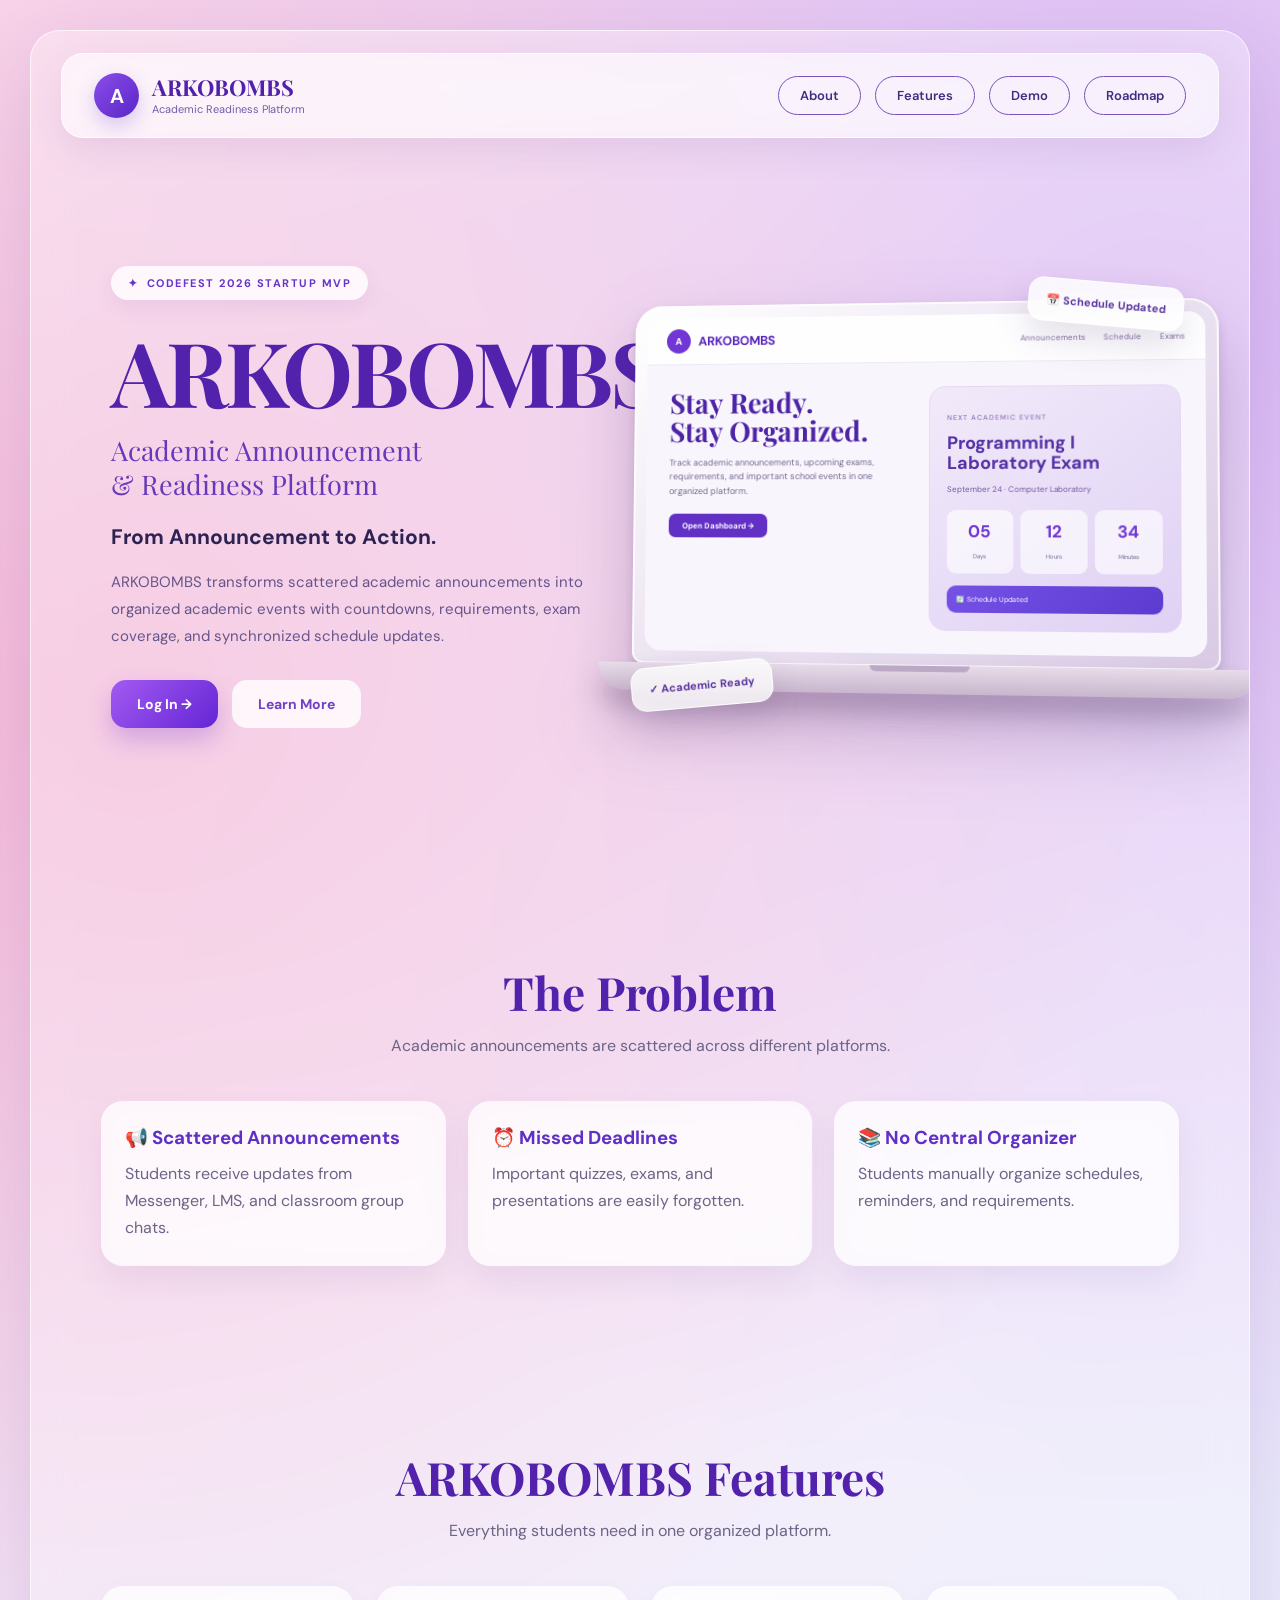
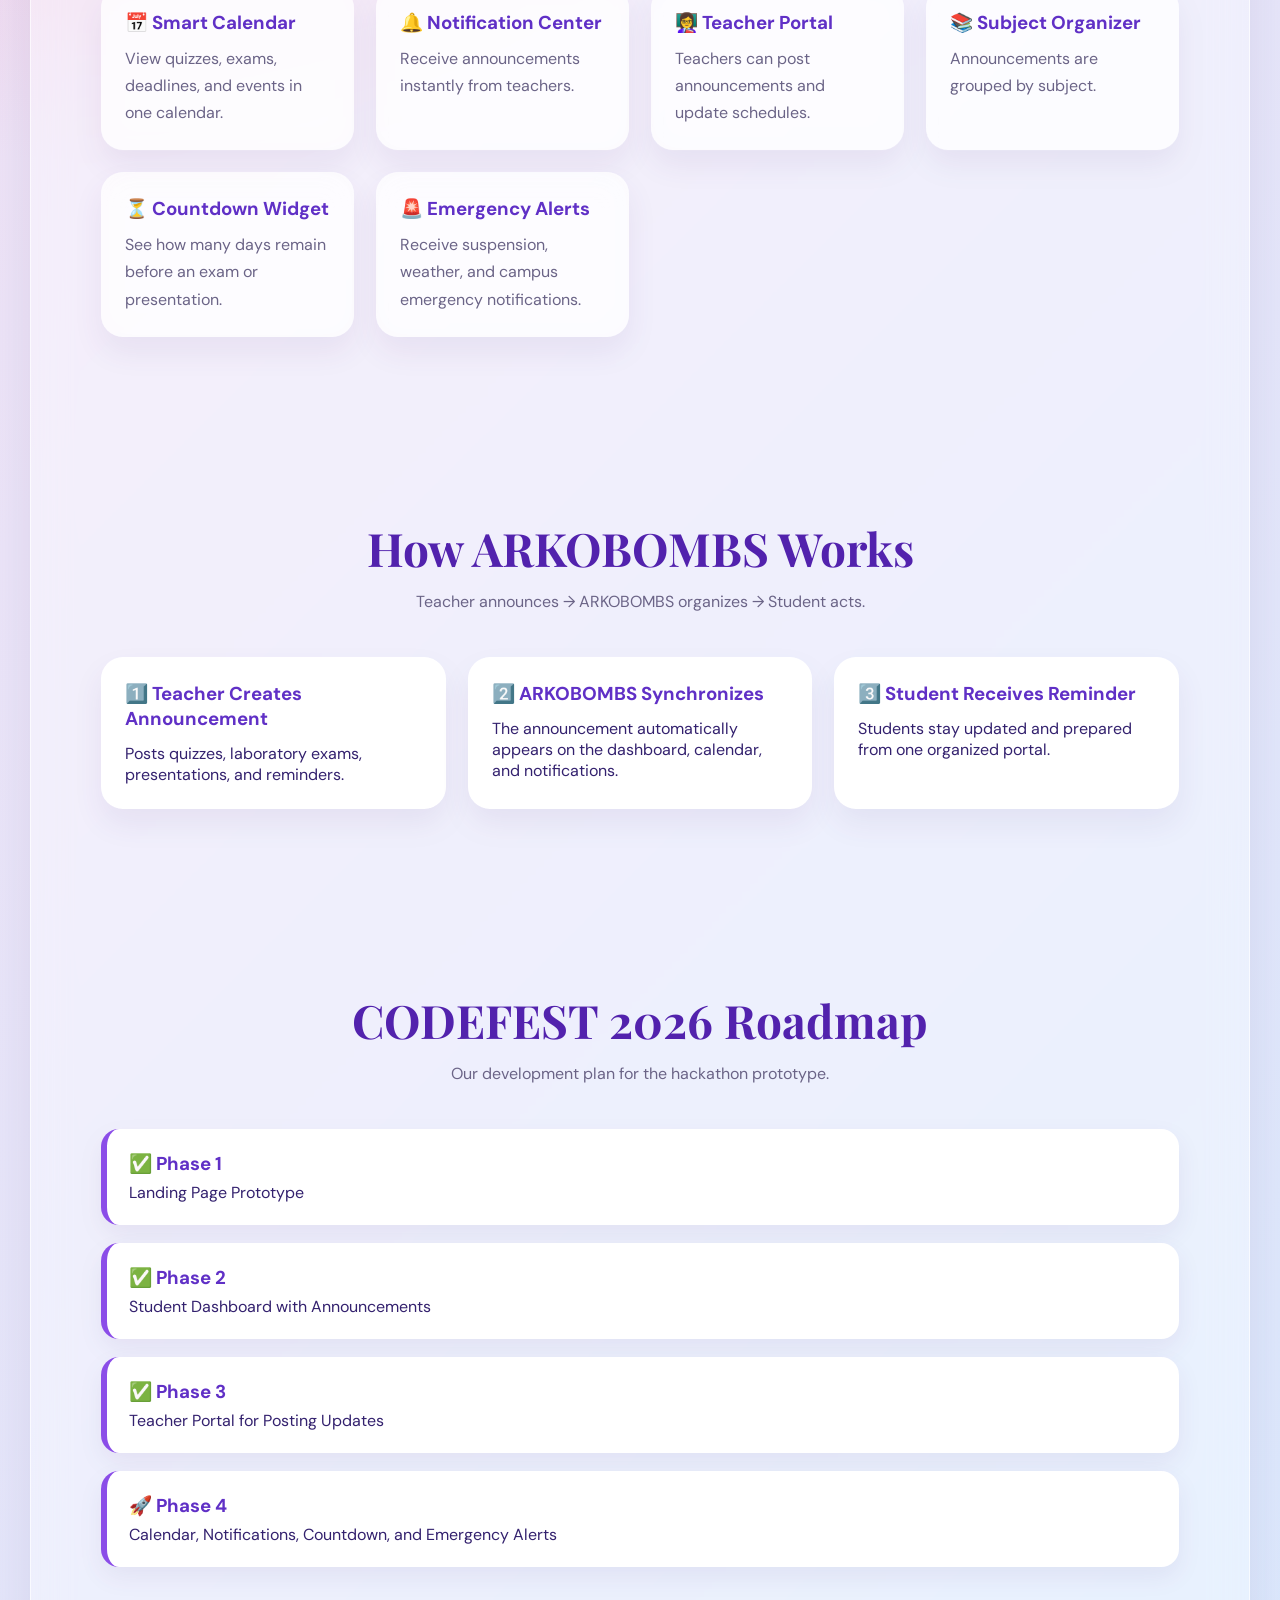
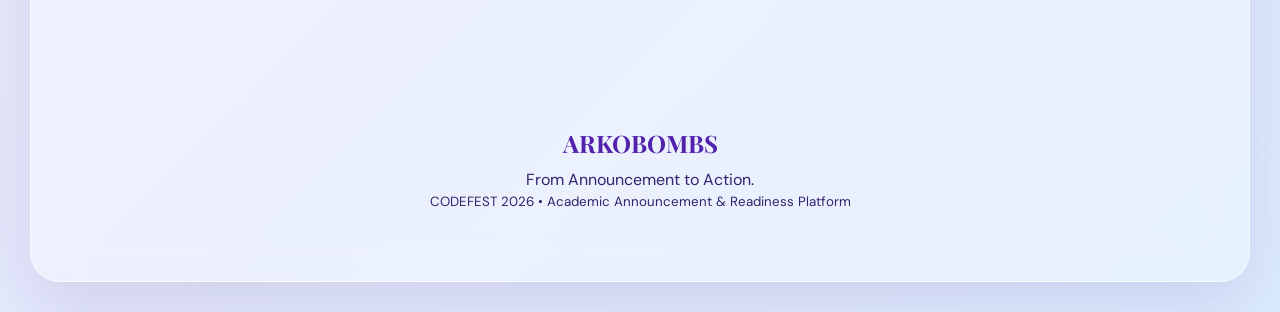
==== commit ffe3b418: "Add homepage and login page" ====
--- a/index.html
+++ b/index.html
@@ -1,355 +1,1089 @@
 <!DOCTYPE html>
 <html lang="en">
 <head>
-  <meta charset="UTF-8">
-  <meta name="viewport" content="width=device-width, initial-scale=1.0">
-  <title>ARKOBOMBS | From Announcement to Action</title>
-
-  <link rel="preconnect" href="https://fonts.googleapis.com">
-  <link rel="preconnect" href="https://fonts.gstatic.com" crossorigin>
-  <link href="https://fonts.googleapis.com/css2?family=Poppins:wght@300;400;500;600;700;800&display=swap" rel="stylesheet">
-
-  <link rel="stylesheet" href="style.css">
+    <meta charset="UTF-8">
+    <meta name="viewport" content="width=device-width, initial-scale=1.0">
+
+    <title>ARKOBOMBS | Academic Readiness Platform</title>
+
+    <link rel="preconnect" href="https://fonts.googleapis.com">
+    <link rel="preconnect" href="https://fonts.gstatic.com" crossorigin>
+    <link href="https://fonts.googleapis.com/css2?family=DM+Sans:wght@400;500;600;700&family=Playfair+Display:wght@600;700;800&display=swap" rel="stylesheet">
+
+    <style>
+
+        * {
+            margin: 0;
+            padding: 0;
+            box-sizing: border-box;
+        }
+
+        body {
+            font-family: "DM Sans", sans-serif;
+            background:
+                radial-gradient(circle at 10% 20%, #f4b8d8 0%, transparent 35%),
+                radial-gradient(circle at 90% 10%, #d9b7f4 0%, transparent 35%),
+                linear-gradient(135deg, #f9dff0, #eee8fa 45%, #dcecff);
+            min-height: 100vh;
+            color: #33216e;
+            padding: 30px;
+        }
+
+        /* MAIN CONTAINER */
+
+        .page {
+            min-height: calc(100vh - 60px);
+            border-radius: 30px;
+            overflow: hidden;
+            background: rgba(255, 255, 255, 0.30);
+            border: 1px solid rgba(255, 255, 255, 0.65);
+            box-shadow: 0 25px 70px rgba(92, 58, 135, 0.15);
+            backdrop-filter: blur(18px);
+        }
+
+        /* NAVIGATION */
+
+        nav {
+            height: 85px;
+            margin: 22px 30px 0;
+            padding: 0 32px;
+
+            display: flex;
+            align-items: center;
+            justify-content: space-between;
+
+            border-radius: 22px;
+
+            background: rgba(255, 255, 255, 0.55);
+            border: 1px solid rgba(255, 255, 255, 0.75);
+
+            box-shadow: 0 12px 35px rgba(91, 54, 130, 0.10);
+
+            backdrop-filter: blur(20px);
+        }
+
+        .logo {
+            display: flex;
+            align-items: center;
+            gap: 13px;
+        }
+
+        .logo-icon {
+            width: 45px;
+            height: 45px;
+            border-radius: 50%;
+
+            display: flex;
+            align-items: center;
+            justify-content: center;
+
+            color: white;
+            font-size: 20px;
+            font-weight: 700;
+
+            background: linear-gradient(135deg, #8b4de8, #5926c8);
+
+            box-shadow: 0 8px 20px rgba(103, 55, 210, 0.25);
+        }
+
+        .logo-text {
+            line-height: 1.1;
+        }
+
+        .logo-text h3 {
+            font-family: "Playfair Display", serif;
+            font-size: 22px;
+            color: #5121ad;
+        }
+
+        .logo-text span {
+            font-size: 11px;
+            color: #765aa9;
+        }
+
+        .nav-links {
+            display: flex;
+            align-items: center;
+            gap: 14px;
+        }
+
+        .nav-links a {
+            text-decoration: none;
+            color: #442b82;
+            font-size: 13px;
+            font-weight: 600;
+
+            padding: 10px 21px;
+
+            border: 1px solid #7952bb;
+            border-radius: 30px;
+
+            transition: 0.25s ease;
+        }
+
+        .nav-links a:hover {
+            background: #6333c9;
+            color: white;
+            transform: translateY(-2px);
+        }
+
+        /* HERO */
+
+        .hero {
+            min-height: calc(100vh - 167px);
+
+            display: grid;
+            grid-template-columns: 46% 54%;
+
+            align-items: center;
+
+            padding: 55px 65px 70px;
+            gap: 30px;
+        }
+
+        .hero-content {
+            padding-left: 15px;
+        }
+
+        .badge {
+            display: inline-flex;
+            align-items: center;
+            gap: 8px;
+
+            background: rgba(255,255,255,0.82);
+            padding: 10px 17px;
+
+            border-radius: 30px;
+
+            font-size: 11px;
+            font-weight: 700;
+            letter-spacing: 1.5px;
+
+            color: #6734ca;
+
+            box-shadow: 0 8px 20px rgba(94, 49, 140, 0.08);
+        }
+
+        .badge::before {
+            content: "✦";
+            color: #6734ca;
+        }
+
+        .hero h1 {
+            font-family: "Playfair Display", serif;
+
+            font-size: clamp(65px, 7vw, 105px);
+            line-height: 0.92;
+
+            margin-top: 30px;
+
+            color: #5222ad;
+
+            letter-spacing: -3px;
+        }
+
+        .subtitle {
+            margin-top: 22px;
+
+            font-family: "Playfair Display", serif;
+
+            font-size: 27px;
+            line-height: 1.25;
+
+            color: #6539ba;
+        }
+
+        .tagline {
+            margin-top: 22px;
+
+            font-size: 21px;
+            font-weight: 700;
+
+            color: #2d2254;
+        }
+
+        .description {
+            max-width: 570px;
+
+            margin-top: 18px;
+
+            font-size: 15px;
+            line-height: 1.8;
+
+            color: #66558b;
+        }
+
+        .buttons {
+            display: flex;
+            gap: 14px;
+            margin-top: 30px;
+        }
+
+        .btn {
+            text-decoration: none;
+
+            padding: 15px 26px;
+
+            border-radius: 15px;
+
+            font-size: 14px;
+            font-weight: 700;
+
+            transition: 0.25s ease;
+        }
+
+        .btn-primary {
+            color: white;
+
+            background: linear-gradient(
+                135deg,
+                #a35af2,
+                #6425d4
+            );
+
+            box-shadow: 0 12px 25px rgba(100, 38, 207, 0.25);
+        }
+
+        .btn-primary:hover {
+            transform: translateY(-3px);
+            box-shadow: 0 16px 30px rgba(100, 38, 207, 0.35);
+        }
+
+        .btn-secondary {
+            background: rgba(255,255,255,0.8);
+            color: #7141c5;
+        }
+
+        .btn-secondary:hover {
+            background: white;
+            transform: translateY(-3px);
+        }
+
+        /* PRODUCT MOCKUP */
+
+        .visual {
+            position: relative;
+
+            height: 570px;
+
+            display: flex;
+            justify-content: center;
+            align-items: center;
+        }
+
+        .glow {
+            position: absolute;
+
+            width: 520px;
+            height: 520px;
+
+            border-radius: 50%;
+
+            background:
+                radial-gradient(
+                    circle,
+                    rgba(166, 103, 237, 0.40),
+                    rgba(210, 175, 244, 0.15),
+                    transparent 70%
+                );
+
+            filter: blur(10px);
+        }
+
+        /* LAPTOP */
+
+        .laptop {
+            position: relative;
+            width: 620px;
+            z-index: 2;
+
+            transform: perspective(1100px) rotateY(-5deg) rotateX(2deg);
+            filter: drop-shadow(0 35px 35px rgba(75, 45, 105, 0.25));
+        }
+
+        .screen-frame {
+            width: 100%;
+            height: 365px;
+
+            padding: 13px;
+
+            border-radius: 28px 28px 12px 12px;
+
+            background: linear-gradient(
+                145deg,
+                #ffffff,
+                #d9c9e4
+            );
+
+            box-shadow:
+                inset 0 0 0 2px rgba(255,255,255,0.8),
+                0 5px 10px rgba(67, 37, 90, 0.15);
+        }
+
+        .screen {
+            width: 100%;
+            height: 100%;
+
+            border-radius: 17px;
+
+            overflow: hidden;
+
+            background: #f8f5fc;
+        }
+
+        .screen-nav {
+            height: 48px;
+
+            display: flex;
+            align-items: center;
+            justify-content: space-between;
+
+            padding: 0 20px;
+
+            background: rgba(255,255,255,0.92);
+
+            border-bottom: 1px solid #eee8f5;
+        }
+
+        .mini-logo {
+            display: flex;
+            align-items: center;
+            gap: 8px;
+
+            color: #5827bb;
+
+            font-weight: 700;
+            font-size: 13px;
+        }
+
+        .mini-logo-circle {
+            width: 25px;
+            height: 25px;
+
+            display: flex;
+            align-items: center;
+            justify-content: center;
+
+            border-radius: 50%;
+
+            color: white;
+
+            background: #7136d3;
+
+            font-size: 10px;
+        }
+
+        .mini-links {
+            display: flex;
+            gap: 18px;
+
+            font-size: 8px;
+            color: #7d6b9e;
+        }
+
+        .screen-content {
+            padding: 24px;
+
+            display: grid;
+            grid-template-columns: 1fr 1fr;
+
+            gap: 18px;
+        }
+
+        .screen-left h2 {
+            font-family: "Playfair Display", serif;
+
+            font-size: 28px;
+            line-height: 1.05;
+
+            color: #4d24a6;
+        }
+
+        .screen-left p {
+            margin-top: 10px;
+
+            font-size: 9px;
+            line-height: 1.6;
+
+            color: #77678f;
+        }
+
+        .screen-button {
+            display: inline-block;
+
+            margin-top: 16px;
+
+            padding: 7px 14px;
+
+            border-radius: 7px;
+
+            background: #6330c6;
+            color: white;
+
+            font-size: 8px;
+            font-weight: 700;
+        }
+
+        .event-card {
+            padding: 17px;
+
+            border-radius: 16px;
+
+            background: linear-gradient(
+                145deg,
+                #f2eafa,
+                #dfd1f4
+            );
+
+            border: 1px solid #e5d9f2;
+        }
+
+        .event-card small {
+            font-size: 7px;
+            color: #7c5ba8;
+            letter-spacing: 1px;
+        }
+
+        .event-card h3 {
+            margin-top: 9px;
+
+            font-size: 18px;
+            line-height: 1.1;
+
+            color: #5430a5;
+        }
+
+        .event-date {
+            margin-top: 10px;
+
+            font-size: 8px;
+            color: #7356a2;
+        }
+
+        .stats {
+            display: flex;
+            gap: 7px;
+
+            margin-top: 16px;
+        }
+
+        .stat {
+            flex: 1;
+
+            text-align: center;
+
+            padding: 10px 4px;
+
+            border-radius: 9px;
+
+            background: rgba(255,255,255,0.65);
+        }
+
+        .stat strong {
+            display: block;
+
+            font-size: 17px;
+
+            color: #7136d5;
+        }
+
+        .stat span {
+            font-size: 6px;
+            color: #76688f;
+        }
+
+        .update {
+            margin-top: 12px;
+
+            padding: 9px;
+
+            border-radius: 9px;
+
+            background: linear-gradient(
+                135deg,
+                #7651e6,
+                #5c3bd1
+            );
+
+            color: white;
+
+            font-size: 7px;
+        }
+
+        /* LAPTOP BASE */
+
+        .base {
+            width: 112%;
+            height: 28px;
+
+            margin-left: -6%;
+
+            margin-top: -1px;
+
+            border-radius: 0 0 35px 35px;
+
+            background: linear-gradient(
+                180deg,
+                #e7dce9,
+                #c8b6cd
+            );
+
+            box-shadow:
+                0 18px 25px rgba(63, 39, 75, 0.25);
+        }
+
+        .notch {
+            width: 100px;
+            height: 6px;
+
+            margin: auto;
+
+            border-radius: 0 0 10px 10px;
+
+            background: #bca9c3;
+        }
+
+        /* FLOATING CARDS */
+
+        .floating-card {
+            position: absolute;
+
+            z-index: 4;
+
+            padding: 14px 17px;
+
+            border-radius: 15px;
+
+            background: rgba(255,255,255,0.78);
+
+            border: 1px solid rgba(255,255,255,0.85);
+
+            box-shadow: 0 15px 35px rgba(75,45,110,0.15);
+
+            backdrop-filter: blur(15px);
+
+            font-size: 11px;
+            font-weight: 700;
+
+            color: #59329e;
+        }
+
+        .card-one {
+            top: 70px;
+            right: 30px;
+            transform: rotate(5deg);
+        }
+
+        .card-two {
+            bottom: 75px;
+            left: 5px;
+            transform: rotate(-5deg);
+        }
+
+        /* RESPONSIVE */
+
+        @media (max-width: 1100px) {
+
+            .hero {
+                grid-template-columns: 1fr;
+                text-align: center;
+            }
+
+            .hero-content {
+                padding-left: 0;
+            }
+
+            .description {
+                margin-left: auto;
+                margin-right: auto;
+            }
+
+            .buttons {
+                justify-content: center;
+            }
+
+            .visual {
+                margin-top: 30px;
+            }
+        }
+
+        @media (max-width: 700px) {
+
+            body {
+                padding: 12px;
+            }
+
+            nav {
+                margin: 12px;
+                padding: 0 18px;
+            }
+
+            .nav-links a {
+                padding: 8px 11px;
+                font-size: 10px;
+            }
+
+            .nav-links a:nth-child(2),
+            .nav-links a:nth-child(3) {
+                display: none;
+            }
+
+            .hero {
+                padding: 45px 25px;
+            }
+
+            .hero h1 {
+                font-size: 58px;
+            }
+
+            .subtitle {
+                font-size: 21px;
+            }
+
+            .visual {
+                height: 400px;
+            }
+
+            .laptop {
+                width: 440px;
+            }
+
+            .screen-frame {
+                height: 270px;
+            }
+
+            .floating-card {
+                display: none;
+            }
+        }
+/* ===== NEW HOMEPAGE SECTIONS ===== */
+
+.info-section{
+    padding:90px 70px;
+}
+
+.section-title{
+    text-align:center;
+    margin-bottom:45px;
+}
+
+.section-title h2{
+    font-family:"Playfair Display",serif;
+    font-size:46px;
+    color:#5222AD;
+}
+
+.section-title p{
+    margin-top:12px;
+    color:#6B6487;
+}
+
+.info-grid{
+    display:grid;
+    grid-template-columns:repeat(auto-fit,minmax(240px,1fr));
+    gap:22px;
+}
+
+.info-card{
+    background:rgba(255,255,255,.72);
+    backdrop-filter:blur(16px);
+    padding:24px;
+    border-radius:22px;
+    box-shadow:0 15px 30px rgba(91,54,130,.08);
+    transition:.25s;
+}
+
+.info-card:hover{
+    transform:translateY(-6px);
+}
+
+.info-card h3{
+    color:#6030C6;
+    margin-bottom:10px;
+}
+
+.info-card p{
+    color:#6B6487;
+    line-height:1.7;
+}
+
+.demo-flow{
+    display:grid;
+    grid-template-columns:repeat(auto-fit,minmax(260px,1fr));
+    gap:22px;
+}
+
+.flow-card{
+    background:white;
+    padding:24px;
+    border-radius:22px;
+    box-shadow:0 15px 30px rgba(91,54,130,.08);
+}
+
+.flow-card h3{
+    color:#6030C6;
+    margin-bottom:12px;
+}
+
+.roadmap{
+    display:grid;
+    gap:18px;
+}
+
+.roadmap-card{
+    background:white;
+    padding:22px;
+    border-left:6px solid #8B4DE8;
+    border-radius:18px;
+    box-shadow:0 10px 25px rgba(91,54,130,.08);
+}
+
+.roadmap-card h3{
+    color:#6030C6;
+    margin-bottom:6px;
+}
+
+.footer{
+    padding:70px 20px;
+    text-align:center;
+}
+
+.footer h2{
+    font-family:"Playfair Display",serif;
+    color:#5222AD;
+    margin-bottom:10px;
+}
+    </style>
 </head>
+
 <body>
 
-<div class="blob one"></div>
-<div class="blob two"></div>
-<div class="blob three"></div>
-
-<header class="navbar">
-    <div class="logo">
-        <div class="logo-circle">A</div>
-        <div>
-            <h2>ARKOBOMBS</h2>
-            <p>Academic Announcement & Readiness Platform</p>
+<div class="page">
+
+    <!-- NAVIGATION -->
+    <nav>
+
+        <div class="logo">
+
+            <div class="logo-icon">
+                A
+            </div>
+
+            <div class="logo-text">
+                <h3>ARKOBOMBS</h3>
+                <span>Academic Readiness Platform</span>
+            </div>
+
         </div>
-    </div>
-
-    <nav>
-        <a href="#problem">Problem</a>
-        <a href="#features">Features</a>
-        <a href="#demo">Demo</a>
-        <a href="#roadmap">Roadmap</a>
+
+        <div class="nav-links">
+    <a href="#problem">About</a>
+    <a href="#features">Features</a>
+    <a href="#demo">Demo</a>
+    <a href="#roadmap">Roadmap</a>
+</div>
+
     </nav>
 
-    <button class="login-btn" onclick="openLogin()">Login</button>
-</header>
-
-<section class="hero">
-
-<div class="hero-left">
-
-<div class="tag">🏆 CODEFEST 2026 FINALS MVP</div>
-
-<h1>
-From <span>Announcement</span><br>
-To Student Action.
-</h1>
-
-<p>
-ARKOBOMBS transforms scattered classroom announcements into organized deadlines,
-countdowns, reminders, and student actions — keeping teachers and students synchronized in one platform.
-</p>
-
-<div class="hero-buttons">
-<button onclick="openLogin()">Launch Dashboard</button>
-<button class="secondary">Watch Demo</button>
+
+    <!-- HERO SECTION -->
+    <main class="hero">
+
+        <section class="hero-content">
+
+            <div class="badge">
+                CODEFEST 2026 STARTUP MVP
+            </div>
+
+            <h1>
+                ARKOBOMBS
+            </h1>
+
+            <div class="subtitle">
+                Academic Announcement<br>
+                & Readiness Platform
+            </div>
+
+            <div class="tagline">
+                From Announcement to Action.
+            </div>
+
+            <p class="description">
+                ARKOBOMBS transforms scattered academic announcements
+                into organized academic events with countdowns,
+                requirements, exam coverage, and synchronized
+                schedule updates.
+            </p>
+
+            <div class="buttons">
+
+                <a href="login.html" class="btn btn-primary">
+    Log In →
+</a>
+
+                <a href="#problem" class="btn btn-secondary">
+    Learn More
+</a>
+            </div>
+
+        </section>
+
+
+        <!-- VISUAL -->
+        <section class="visual">
+
+            <div class="glow"></div>
+
+            <div class="floating-card card-one">
+                📅 Schedule Updated
+            </div>
+
+            <div class="floating-card card-two">
+                ✓ Academic Ready
+            </div>
+
+
+            <div class="laptop">
+
+                <div class="screen-frame">
+
+                    <div class="screen">
+
+                        <!-- MINI WEBSITE NAV -->
+                        <div class="screen-nav">
+
+                            <div class="mini-logo">
+
+                                <div class="mini-logo-circle">
+                                    A
+                                </div>
+
+                                ARKOBOMBS
+
+                            </div>
+
+                            <div class="mini-links">
+                                <span>Announcements</span>
+                                <span>Schedule</span>
+                                <span>Exams</span>
+                            </div>
+
+                        </div>
+
+
+                        <!-- SCREEN CONTENT -->
+                        <div class="screen-content">
+
+                            <div class="screen-left">
+
+                                <h2>
+                                    Stay Ready.<br>
+                                    Stay Organized.
+                                </h2>
+
+                                <p>
+                                    Track academic announcements,
+                                    upcoming exams, requirements,
+                                    and important school events
+                                    in one organized platform.
+                                </p>
+
+                                <div class="screen-button">
+                                    Open Dashboard →
+                                </div>
+
+                            </div>
+
+
+                            <div class="event-card">
+
+                                <small>
+                                    NEXT ACADEMIC EVENT
+                                </small>
+
+                                <h3>
+                                    Programming I
+                                    Laboratory Exam
+                                </h3>
+
+                                <div class="event-date">
+                                    September 24 · Computer Laboratory
+                                </div>
+
+                                <div class="stats">
+
+                                    <div class="stat">
+                                        <strong>05</strong>
+                                        <span>Days</span>
+                                    </div>
+
+                                    <div class="stat">
+                                        <strong>12</strong>
+                                        <span>Hours</span>
+                                    </div>
+
+                                    <div class="stat">
+                                        <strong>34</strong>
+                                        <span>Minutes</span>
+                                    </div>
+
+                                </div>
+
+                                <div class="update">
+                                    🔄 Schedule Updated
+                                </div>
+
+                            </div>
+
+                        </div>
+
+                    </div>
+
+                </div>
+
+                <div class="base">
+                    <div class="notch"></div>
+                </div>
+
+            </div>
+
+        </section>
+
+    </main>
+
+<!-- ================= PROBLEM ================= -->
+
+<section id="problem" class="info-section">
+  <div class="section-title">
+    <h2>The Problem</h2>
+    <p>Academic announcements are scattered across different platforms.</p>
+  </div>
+
+  <div class="info-grid">
+    <div class="info-card">
+      <h3>📢 Scattered Announcements</h3>
+      <p>Students receive updates from Messenger, LMS, and classroom group chats.</p>
+    </div>
+
+    <div class="info-card">
+      <h3>⏰ Missed Deadlines</h3>
+      <p>Important quizzes, exams, and presentations are easily forgotten.</p>
+    </div>
+
+    <div class="info-card">
+      <h3>📚 No Central Organizer</h3>
+      <p>Students manually organize schedules, reminders, and requirements.</p>
+    </div>
+  </div>
+</section>
+
+<!-- ================= FEATURES ================= -->
+
+<section id="features" class="info-section">
+  <div class="section-title">
+    <h2>ARKOBOMBS Features</h2>
+    <p>Everything students need in one organized platform.</p>
+  </div>
+
+  <div class="info-grid">
+    <div class="info-card">
+      <h3>📅 Smart Calendar</h3>
+      <p>View quizzes, exams, deadlines, and events in one calendar.</p>
+    </div>
+
+    <div class="info-card">
+      <h3>🔔 Notification Center</h3>
+      <p>Receive announcements instantly from teachers.</p>
+    </div>
+
+    <div class="info-card">
+      <h3>👩‍🏫 Teacher Portal</h3>
+      <p>Teachers can post announcements and update schedules.</p>
+    </div>
+
+    <div class="info-card">
+      <h3>📚 Subject Organizer</h3>
+      <p>Announcements are grouped by subject.</p>
+    </div>
+
+    <div class="info-card">
+      <h3>⏳ Countdown Widget</h3>
+      <p>See how many days remain before an exam or presentation.</p>
+    </div>
+
+    <div class="info-card">
+      <h3>🚨 Emergency Alerts</h3>
+      <p>Receive suspension, weather, and campus emergency notifications.</p>
+    </div>
+  </div>
+</section>
+
+<!-- ================= DEMO ================= -->
+
+<section id="demo" class="info-section">
+  <div class="section-title">
+    <h2>How ARKOBOMBS Works</h2>
+    <p>Teacher announces → ARKOBOMBS organizes → Student acts.</p>
+  </div>
+
+  <div class="demo-flow">
+    <div class="flow-card">
+      <h3>1️⃣ Teacher Creates Announcement</h3>
+      <p>Posts quizzes, laboratory exams, presentations, and reminders.</p>
+    </div>
+
+    <div class="flow-card">
+      <h3>2️⃣ ARKOBOMBS Synchronizes</h3>
+      <p>The announcement automatically appears on the dashboard, calendar, and notifications.</p>
+    </div>
+
+    <div class="flow-card">
+      <h3>3️⃣ Student Receives Reminder</h3>
+      <p>Students stay updated and prepared from one organized portal.</p>
+    </div>
+  </div>
+</section>
+
+<!-- ================= ROADMAP ================= -->
+
+<section id="roadmap" class="info-section">
+  <div class="section-title">
+    <h2>CODEFEST 2026 Roadmap</h2>
+    <p>Our development plan for the hackathon prototype.</p>
+  </div>
+
+  <div class="roadmap">
+    <div class="roadmap-card">
+      <h3>✅ Phase 1</h3>
+      <p>Landing Page Prototype</p>
+    </div>
+
+    <div class="roadmap-card">
+      <h3>✅ Phase 2</h3>
+      <p>Student Dashboard with Announcements</p>
+    </div>
+
+    <div class="roadmap-card">
+      <h3>✅ Phase 3</h3>
+      <p>Teacher Portal for Posting Updates</p>
+    </div>
+
+    <div class="roadmap-card">
+      <h3>🚀 Phase 4</h3>
+      <p>Calendar, Notifications, Countdown, and Emergency Alerts</p>
+    </div>
+  </div>
+</section>
+
+<!-- ================= FOOTER ================= -->
+
+<footer class="footer">
+  <h2>ARKOBOMBS</h2>
+  <p>From Announcement to Action.</p>
+  <small>CODEFEST 2026 • Academic Announcement & Readiness Platform</small>
+</footer>
+
 </div>
-
-<div class="stats">
-<div>
-<h2>12+</h2>
-<p>Upcoming Events</p>
-</div>
-<div>
-<h2>100%</h2>
-<p>Synchronized Updates</p>
-</div>
-<div>
-<h2>2</h2>
-<p>User Roles</p>
-</div>
-</div>
-
-</div>
-
-<div class="hero-right">
-
-<div class="dashboard-card floating">
-
-<div class="top-row">
-<div>
-<h3>Programming Lab Exam</h3>
-<p>September 24 • 1:00 PM</p>
-</div>
-<span class="priority">HIGH</span>
-</div>
-
-<div class="countdown">
-<div>
-<span id="days">00</span>
-<p>Days</p>
-</div>
-<div>
-<span id="hours">00</span>
-<p>Hours</p>
-</div>
-<div>
-<span id="minutes">00</span>
-<p>Minutes</p>
-</div>
-<div>
-<span id="seconds">00</span>
-<p>Seconds</p>
-</div>
-</div>
-
-<div class="notification success">
-✔ Bring School ID.
-</div>
-
-<div class="notification warning">
-⚠ Coverage Updated: Arrays • Loops • Methods.
-</div>
-
-</div>
-
-</div>
-
-</section>
-
-<section id="problem" class="section">
-
-<div class="section-title">
-<p>THE PROBLEM</p>
-<h2>Students Receive Announcements Everywhere.</h2>
-</div>
-
-<div class="problem-grid">
-
-<div class="problem-card red">
-<h3>Before ARKOBOMBS</h3>
-<ul>
-<li>Messenger group chats.</li>
-<li>Google Classroom posts.</li>
-<li>Photos of announcements.</li>
-<li>Verbal classroom reminders.</li>
-<li>Missed quizzes and deadlines.</li>
-</ul>
-</div>
-
-<div class="problem-card green">
-<h3>After ARKOBOMBS</h3>
-<ul>
-<li>Centralized Dashboard.</li>
-<li>Countdown Timers.</li>
-<li>Priority Alerts.</li>
-<li>Automatic Calendar.</li>
-<li>Organized Student Tasks.</li>
-</ul>
-</div>
-
-</div>
-
-</section>
-
-<section id="features" class="section">
-
-<div class="section-title">
-<p>FEATURES</p>
-<h2>Everything Students Need in One Place.</h2>
-</div>
-
-<div class="feature-grid">
-
-<div class="feature-card">
-<div class="icon">📢</div>
-<h3>Centralized Announcements</h3>
-<p>Teachers publish announcements once. Students receive synchronized updates instantly.</p>
-</div>
-
-<div class="feature-card">
-<div class="icon">⏰</div>
-<h3>Live Countdown</h3>
-<p>Every event automatically starts a countdown until deadline.</p>
-</div>
-
-<div class="feature-card">
-<div class="icon">📅</div>
-<h3>Academic Calendar</h3>
-<p>All quizzes, exams, projects and presentations in one calendar.</p>
-</div>
-
-<div class="feature-card">
-<div class="icon">🔔</div>
-<h3>Priority Alerts</h3>
-<p>High priority exams stay pinned until completed.</p>
-</div>
-
-<div class="feature-card">
-<div class="icon">📊</div>
-<h3>Readiness Meter</h3>
-<p>Track how prepared students are before deadlines.</p>
-</div>
-
-<div class="feature-card">
-<div class="icon">⚠</div>
-<h3>Conflict Detection</h3>
-<p>Warns students if two academic events overlap.</p>
-</div>
-
-</div>
-
-</section>
-
-<section id="demo" class="section">
-
-<div class="section-title">
-<p>LIVE DEMO FLOW</p>
-<h2>Teacher → ARKOBOMBS → Student</h2>
-</div>
-
-<div class="flow-container">
-
-<div class="flow-step">
-<span>1</span>
-<h3>Teacher Creates Announcement</h3>
-<p>Programming Lab Exam</p>
-</div>
-
-<div class="arrow">→</div>
-
-<div class="flow-step">
-<span>2</span>
-<h3>ARKOBOMBS Organizes</h3>
-<p>Extracts date, coverage, requirements and countdown.</p>
-</div>
-
-<div class="arrow">→</div>
-
-<div class="flow-step">
-<span>3</span>
-<h3>Student Receives Alert</h3>
-<p>Dashboard updates instantly.</p>
-</div>
-
-</div>
-
-</section>
-
-<section class="section preview-section">
-
-<div class="section-title">
-<p>DASHBOARD PREVIEW</p>
-<h2>Two Roles. One Platform.</h2>
-</div>
-
-<div class="preview-grid">
-
-<div class="preview-card teacher-preview">
-<h3>👩‍🏫 Teacher Dashboard</h3>
-<ul>
-<li>Create Announcement</li>
-<li>Edit Announcement</li>
-<li>Delete Announcement</li>
-<li>View Event History</li>
-<li>High Priority Alerts</li>
-</ul>
-<button onclick="loginAs('teacher')">Open Teacher</button>
-</div>
-
-<div class="preview-card student-preview">
-<h3>👨‍🎓 Student Dashboard</h3>
-<ul>
-<li>Upcoming Deadlines</li>
-<li>Countdown</li>
-<li>Calendar</li>
-<li>Notifications</li>
-<li>Readiness Score</li>
-</ul>
-<button onclick="loginAs('student')">Open Student</button>
-</div>
-
-</div>
-
-</section>
-
-<section id="roadmap" class="section roadmap">
-
-<div class="section-title">
-<p>ROADMAP</p>
-<h2>Future Vision of ARKOBOMBS</h2>
-</div>
-
-<div class="timeline">
-
-<div class="timeline-item">
-<div class="circle"></div>
-<div>
-<h3>Phase 1 — Dashboard MVP</h3>
-<p>Announcements, countdowns, calendar.</p>
-</div>
-</div>
-
-<div class="timeline-item">
-<div class="circle"></div>
-<div>
-<h3>Phase 2 — Synchronization</h3>
-<p>Teacher updates instantly reflect on student dashboard.</p>
-</div>
-</div>
-
-<div class="timeline-item">
-<div class="circle"></div>
-<div>
-<h3>Phase 3 — AI Announcement Parser</h3>
-<p>Convert classroom announcements into tasks automatically.</p>
-</div>
-</div>
-
-<div class="timeline-item">
-<div class="circle"></div>
-<div>
-<h3>Phase 4 — Mobile App</h3>
-<p>Push notifications and offline reminders.</p>
-</div>
-</div>
-
-</div>
-
-</section>
-
-<footer>
-
-<h2>ARKOBOMBS</h2>
-<p>From Announcement to Action.</p>
-<p>CODEFEST 2026 Finals MVP</p>
-
-</footer>
-
-<div id="loginModal" class="modal">
-<div class="modal-content">
-
-<div class="close" onclick="closeLogin()">×</div>
-
-<h2>Welcome to ARKOBOMBS</h2>
-<p>Select your role to continue.</p>
-
-<div class="login-options">
-<button class="teacher-btn" onclick="loginAs('teacher')">
-Teacher Dashboard
-</button>
-
-<button class="student-btn" onclick="loginAs('student')">
-Student Dashboard
-</button>
-</div>
-
-</div>
-</div>
-
-<script src="script.js"></script>
-
+<script src="js/app.js"></script>
 </body>
 </html>
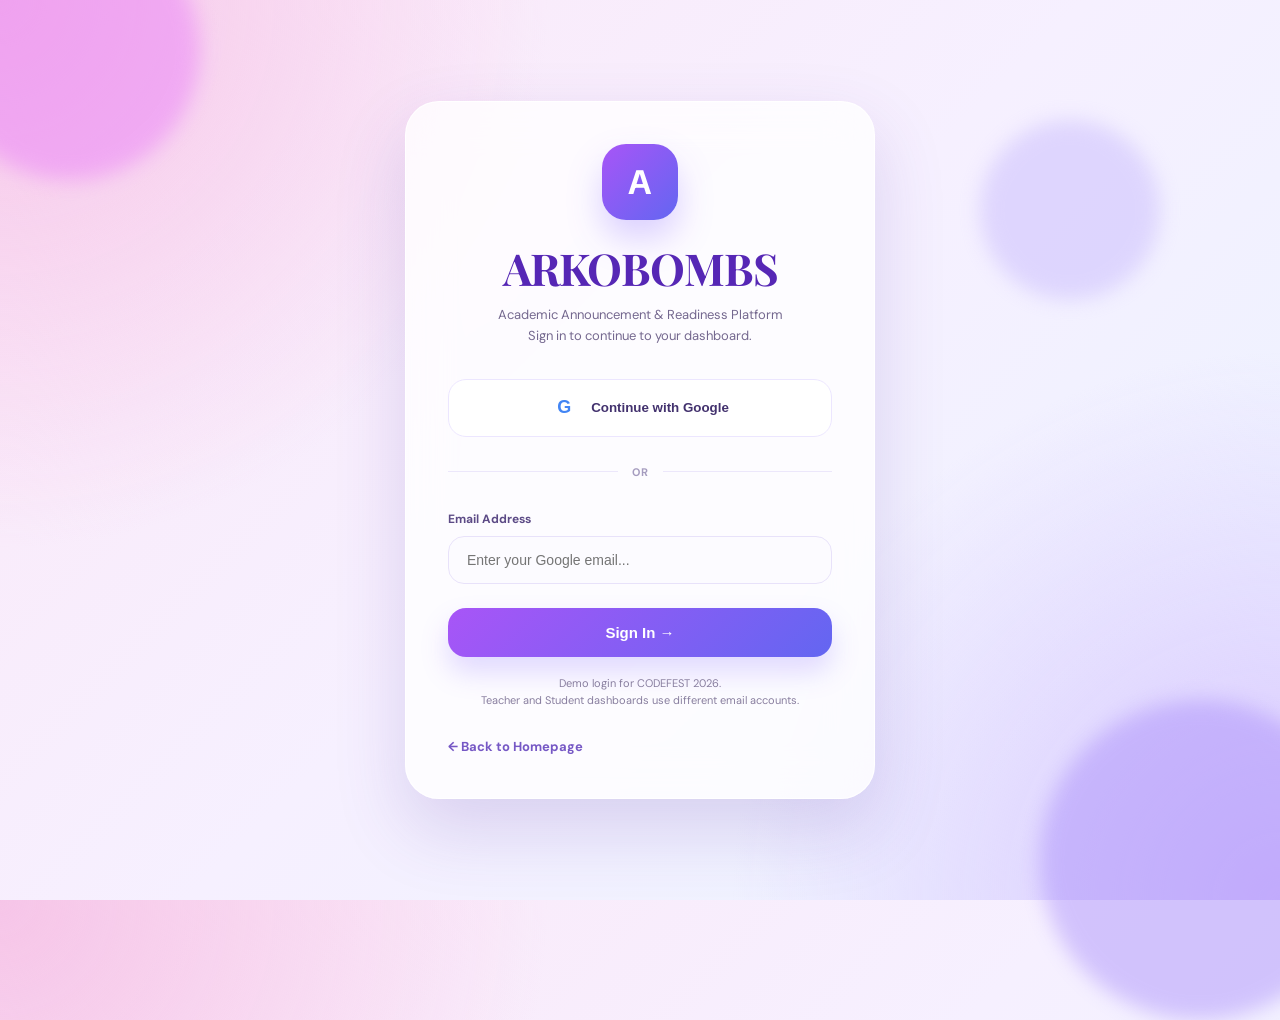
==== commit 26d277e0: "Fix GitHub Pages index" ====
--- a/index.html
+++ b/index.html
@@ -1,1089 +1,429 @@
 <!DOCTYPE html>
 <html lang="en">
 <head>
-    <meta charset="UTF-8">
-    <meta name="viewport" content="width=device-width, initial-scale=1.0">
-
-    <title>ARKOBOMBS | Academic Readiness Platform</title>
-
-    <link rel="preconnect" href="https://fonts.googleapis.com">
-    <link rel="preconnect" href="https://fonts.gstatic.com" crossorigin>
-    <link href="https://fonts.googleapis.com/css2?family=DM+Sans:wght@400;500;600;700&family=Playfair+Display:wght@600;700;800&display=swap" rel="stylesheet">
-
-    <style>
-
-        * {
-            margin: 0;
-            padding: 0;
-            box-sizing: border-box;
+<meta charset="UTF-8">
+<meta name="viewport" content="width=device-width, initial-scale=1.0">
+
+<title>ARKOBOMBS | Sign In</title>
+
+<link rel="preconnect" href="https://fonts.googleapis.com">
+<link rel="preconnect" href="https://fonts.gstatic.com" crossorigin>
+<link href="https://fonts.googleapis.com/css2?family=DM+Sans:wght@400;500;700;800&family=Playfair+Display:wght@700;800&display=swap" rel="stylesheet">
+
+<style>
+*{
+    margin:0;
+    padding:0;
+    box-sizing:border-box;
+}
+
+body{
+    font-family:"DM Sans",sans-serif;
+    min-height:100vh;
+    display:flex;
+    justify-content:center;
+    align-items:center;
+    padding:30px;
+    overflow:hidden;
+
+    background:
+        radial-gradient(circle at top left,#F6C5E8,transparent 35%),
+        radial-gradient(circle at bottom right,#D8C5FF,transparent 35%),
+        linear-gradient(135deg,#FCE8F7,#F6F0FF,#EAF3FF);
+}
+
+/* Floating background blobs */
+
+.blob{
+    position:absolute;
+    border-radius:50%;
+    filter:blur(10px);
+    opacity:.45;
+}
+
+.blob.one{
+    width:260px;
+    height:260px;
+    background:#E879F9;
+    top:-80px;
+    left:-60px;
+}
+
+.blob.two{
+    width:320px;
+    height:320px;
+    background:#A78BFA;
+    bottom:-120px;
+    right:-80px;
+}
+
+.blob.three{
+    width:180px;
+    height:180px;
+    background:#C4B5FD;
+    top:120px;
+    right:120px;
+}
+
+.login-card{
+    position:relative;
+    z-index:2;
+
+    width:100%;
+    max-width:470px;
+
+    padding:42px;
+
+    border-radius:34px;
+
+    background:rgba(255,255,255,.78);
+    backdrop-filter:blur(22px);
+
+    border:1px solid rgba(255,255,255,.85);
+
+    box-shadow:0 30px 70px rgba(94,61,170,.18);
+}
+
+/* Logo */
+
+.logo{
+    width:76px;
+    height:76px;
+    margin:auto;
+
+    border-radius:24px;
+
+    display:flex;
+    justify-content:center;
+    align-items:center;
+
+    color:white;
+    font-size:34px;
+    font-weight:800;
+
+    background:linear-gradient(135deg,#A855F7,#6366F1);
+
+    box-shadow:0 18px 35px rgba(124,92,255,.28);
+}
+
+.brand{
+    text-align:center;
+    margin-top:18px;
+}
+
+.brand h1{
+    font-family:"Playfair Display",serif;
+    color:#5627B5;
+    font-size:44px;
+    letter-spacing:-1px;
+}
+
+.brand p{
+    margin-top:8px;
+    color:#74688F;
+    font-size:13px;
+    line-height:1.6;
+}
+
+/* Google Button */
+
+.google-btn{
+    width:100%;
+    margin-top:32px;
+
+    display:flex;
+    align-items:center;
+    justify-content:center;
+    gap:14px;
+
+    padding:15px 18px;
+
+    border-radius:18px;
+    border:1.5px solid #ECE6FF;
+
+    background:white;
+
+    cursor:pointer;
+
+    transition:.25s;
+}
+
+.google-btn:hover{
+    transform:translateY(-3px);
+    box-shadow:0 15px 28px rgba(124,92,255,.12);
+}
+
+.google-icon{
+    width:26px;
+    height:26px;
+    border-radius:50%;
+    background:white;
+    display:flex;
+    align-items:center;
+    justify-content:center;
+    font-weight:800;
+    font-size:18px;
+    color:#4285F4;
+}
+
+.google-btn span{
+    font-weight:700;
+    color:#43326E;
+}
+
+/* Divider */
+
+.divider{
+    display:flex;
+    align-items:center;
+    gap:14px;
+    margin:28px 0;
+}
+
+.divider hr{
+    flex:1;
+    border:none;
+    border-top:1px solid #ECE7FB;
+}
+
+.divider span{
+    color:#A59CBF;
+    font-size:11px;
+    font-weight:700;
+    letter-spacing:1px;
+}
+
+/* Input */
+
+label{
+    font-size:12px;
+    font-weight:700;
+    color:#5C4B86;
+}
+
+.input{
+    width:100%;
+    margin-top:8px;
+
+    padding:15px 18px;
+
+    border-radius:16px;
+    border:1.5px solid #E8E2FA;
+
+    background:#FCFBFF;
+
+    font-size:14px;
+    color:#2E2353;
+    outline:none;
+
+    transition:.25s;
+}
+
+.input:focus{
+    border-color:#8B5CF6;
+    box-shadow:0 0 0 4px rgba(139,92,246,.12);
+}
+
+/* Sign In Button */
+
+.login-btn{
+    width:100%;
+    margin-top:24px;
+
+    border:none;
+
+    padding:16px;
+
+    border-radius:18px;
+
+    background:linear-gradient(135deg,#A855F7,#6366F1);
+
+    color:white;
+
+    font-size:15px;
+    font-weight:800;
+
+    cursor:pointer;
+
+    transition:.25s;
+
+    box-shadow:0 15px 28px rgba(124,92,255,.22);
+}
+
+.login-btn:hover{
+    transform:translateY(-3px);
+}
+
+.note{
+    margin-top:18px;
+    text-align:center;
+    font-size:11px;
+    color:#887E9F;
+    line-height:1.6;
+}
+
+/* Loading Overlay */
+
+.loading{
+    position:fixed;
+    inset:0;
+
+    background:rgba(248,246,255,.95);
+
+    display:none;
+    justify-content:center;
+    align-items:center;
+    flex-direction:column;
+
+    z-index:999;
+}
+
+.spinner{
+    width:70px;
+    height:70px;
+
+    border-radius:50%;
+
+    border:6px solid #E8DEFF;
+    border-top:6px solid #7C5CFF;
+
+    animation:spin .9s linear infinite;
+}
+
+.loading h2{
+    margin-top:25px;
+    color:#592BC0;
+    font-family:"Playfair Display",serif;
+    font-size:28px;
+}
+
+.loading p{
+    margin-top:8px;
+    color:#74698E;
+}
+
+@keyframes spin{
+    to{
+        transform:rotate(360deg);
+    }
+}
+
+/* Back */
+
+.back{
+    display:inline-block;
+    margin-top:28px;
+    text-decoration:none;
+    color:#7658C5;
+    font-weight:700;
+    font-size:13px;
+}
+</style>
+</head>
+<body>
+
+<div class="blob one"></div>
+<div class="blob two"></div>
+<div class="blob three"></div>
+
+<div class="login-card">
+
+    <div class="logo">A</div>
+
+    <div class="brand">
+        <h1>ARKOBOMBS</h1>
+        <p>
+            Academic Announcement & Readiness Platform
+            <br>
+            Sign in to continue to your dashboard.
+        </p>
+    </div>
+
+    <button class="google-btn" onclick="googleFill()">
+        <div class="google-icon">G</div>
+        <span>Continue with Google</span>
+    </button>
+
+    <div class="divider">
+        <hr><span>OR</span><hr>
+    </div>
+
+    <label>Email Address</label>
+    <input
+        type="email"
+        id="email"
+        class="input"
+        placeholder="Enter your Google email..."
+    >
+
+    <button class="login-btn" onclick="loginPortal()">
+        Sign In →
+    </button>
+
+    <div class="note">
+        Demo login for CODEFEST 2026.
+        <br>
+        Teacher and Student dashboards use different email accounts.
+    </div>
+
+    <a href="index.html" class="back">← Back to Homepage</a>
+
+</div>
+
+<!-- Loading Screen -->
+
+<div class="loading" id="loading">
+
+    <div class="spinner"></div>
+
+    <h2>Signing in...</h2>
+
+    <p>Preparing your ARKOBOMBS workspace.</p>
+
+</div>
+
+<script>
+function googleFill(){
+
+    document.getElementById("email").focus();
+
+}
+
+function loginPortal(){
+
+    const email=document.getElementById("email").value.trim().toLowerCase();
+
+    if(email===""){
+        alert("Please enter your Google email.");
+        return;
+    }
+
+    document.getElementById("loading").style.display="flex";
+
+    setTimeout(()=>{
+
+        /* ---------- Teacher Accounts ---------- */
+
+        if(
+            email.includes("teacher") ||
+            email.includes("prof") ||
+            email==="teacher@gmail.com" ||
+            email==="teacher@arkobombs.edu"
+        ){
+
+            window.location.href="Teacher%20Enhanced.html";
+            return;
+
         }
 
-        body {
-            font-family: "DM Sans", sans-serif;
-            background:
-                radial-gradient(circle at 10% 20%, #f4b8d8 0%, transparent 35%),
-                radial-gradient(circle at 90% 10%, #d9b7f4 0%, transparent 35%),
-                linear-gradient(135deg, #f9dff0, #eee8fa 45%, #dcecff);
-            min-height: 100vh;
-            color: #33216e;
-            padding: 30px;
-        }
-
-        /* MAIN CONTAINER */
-
-        .page {
-            min-height: calc(100vh - 60px);
-            border-radius: 30px;
-            overflow: hidden;
-            background: rgba(255, 255, 255, 0.30);
-            border: 1px solid rgba(255, 255, 255, 0.65);
-            box-shadow: 0 25px 70px rgba(92, 58, 135, 0.15);
-            backdrop-filter: blur(18px);
-        }
-
-        /* NAVIGATION */
-
-        nav {
-            height: 85px;
-            margin: 22px 30px 0;
-            padding: 0 32px;
-
-            display: flex;
-            align-items: center;
-            justify-content: space-between;
-
-            border-radius: 22px;
-
-            background: rgba(255, 255, 255, 0.55);
-            border: 1px solid rgba(255, 255, 255, 0.75);
-
-            box-shadow: 0 12px 35px rgba(91, 54, 130, 0.10);
-
-            backdrop-filter: blur(20px);
-        }
-
-        .logo {
-            display: flex;
-            align-items: center;
-            gap: 13px;
-        }
-
-        .logo-icon {
-            width: 45px;
-            height: 45px;
-            border-radius: 50%;
-
-            display: flex;
-            align-items: center;
-            justify-content: center;
-
-            color: white;
-            font-size: 20px;
-            font-weight: 700;
-
-            background: linear-gradient(135deg, #8b4de8, #5926c8);
-
-            box-shadow: 0 8px 20px rgba(103, 55, 210, 0.25);
-        }
-
-        .logo-text {
-            line-height: 1.1;
-        }
-
-        .logo-text h3 {
-            font-family: "Playfair Display", serif;
-            font-size: 22px;
-            color: #5121ad;
-        }
-
-        .logo-text span {
-            font-size: 11px;
-            color: #765aa9;
-        }
-
-        .nav-links {
-            display: flex;
-            align-items: center;
-            gap: 14px;
-        }
-
-        .nav-links a {
-            text-decoration: none;
-            color: #442b82;
-            font-size: 13px;
-            font-weight: 600;
-
-            padding: 10px 21px;
-
-            border: 1px solid #7952bb;
-            border-radius: 30px;
-
-            transition: 0.25s ease;
-        }
-
-        .nav-links a:hover {
-            background: #6333c9;
-            color: white;
-            transform: translateY(-2px);
-        }
-
-        /* HERO */
-
-        .hero {
-            min-height: calc(100vh - 167px);
-
-            display: grid;
-            grid-template-columns: 46% 54%;
-
-            align-items: center;
-
-            padding: 55px 65px 70px;
-            gap: 30px;
-        }
-
-        .hero-content {
-            padding-left: 15px;
-        }
-
-        .badge {
-            display: inline-flex;
-            align-items: center;
-            gap: 8px;
-
-            background: rgba(255,255,255,0.82);
-            padding: 10px 17px;
-
-            border-radius: 30px;
-
-            font-size: 11px;
-            font-weight: 700;
-            letter-spacing: 1.5px;
-
-            color: #6734ca;
-
-            box-shadow: 0 8px 20px rgba(94, 49, 140, 0.08);
-        }
-
-        .badge::before {
-            content: "✦";
-            color: #6734ca;
-        }
-
-        .hero h1 {
-            font-family: "Playfair Display", serif;
-
-            font-size: clamp(65px, 7vw, 105px);
-            line-height: 0.92;
-
-            margin-top: 30px;
-
-            color: #5222ad;
-
-            letter-spacing: -3px;
-        }
-
-        .subtitle {
-            margin-top: 22px;
-
-            font-family: "Playfair Display", serif;
-
-            font-size: 27px;
-            line-height: 1.25;
-
-            color: #6539ba;
-        }
-
-        .tagline {
-            margin-top: 22px;
-
-            font-size: 21px;
-            font-weight: 700;
-
-            color: #2d2254;
-        }
-
-        .description {
-            max-width: 570px;
-
-            margin-top: 18px;
-
-            font-size: 15px;
-            line-height: 1.8;
-
-            color: #66558b;
-        }
-
-        .buttons {
-            display: flex;
-            gap: 14px;
-            margin-top: 30px;
-        }
-
-        .btn {
-            text-decoration: none;
-
-            padding: 15px 26px;
-
-            border-radius: 15px;
-
-            font-size: 14px;
-            font-weight: 700;
-
-            transition: 0.25s ease;
-        }
-
-        .btn-primary {
-            color: white;
-
-            background: linear-gradient(
-                135deg,
-                #a35af2,
-                #6425d4
-            );
-
-            box-shadow: 0 12px 25px rgba(100, 38, 207, 0.25);
-        }
-
-        .btn-primary:hover {
-            transform: translateY(-3px);
-            box-shadow: 0 16px 30px rgba(100, 38, 207, 0.35);
-        }
-
-        .btn-secondary {
-            background: rgba(255,255,255,0.8);
-            color: #7141c5;
-        }
-
-        .btn-secondary:hover {
-            background: white;
-            transform: translateY(-3px);
-        }
-
-        /* PRODUCT MOCKUP */
-
-        .visual {
-            position: relative;
-
-            height: 570px;
-
-            display: flex;
-            justify-content: center;
-            align-items: center;
-        }
-
-        .glow {
-            position: absolute;
-
-            width: 520px;
-            height: 520px;
-
-            border-radius: 50%;
-
-            background:
-                radial-gradient(
-                    circle,
-                    rgba(166, 103, 237, 0.40),
-                    rgba(210, 175, 244, 0.15),
-                    transparent 70%
-                );
-
-            filter: blur(10px);
-        }
-
-        /* LAPTOP */
-
-        .laptop {
-            position: relative;
-            width: 620px;
-            z-index: 2;
-
-            transform: perspective(1100px) rotateY(-5deg) rotateX(2deg);
-            filter: drop-shadow(0 35px 35px rgba(75, 45, 105, 0.25));
-        }
-
-        .screen-frame {
-            width: 100%;
-            height: 365px;
-
-            padding: 13px;
-
-            border-radius: 28px 28px 12px 12px;
-
-            background: linear-gradient(
-                145deg,
-                #ffffff,
-                #d9c9e4
-            );
-
-            box-shadow:
-                inset 0 0 0 2px rgba(255,255,255,0.8),
-                0 5px 10px rgba(67, 37, 90, 0.15);
-        }
-
-        .screen {
-            width: 100%;
-            height: 100%;
-
-            border-radius: 17px;
-
-            overflow: hidden;
-
-            background: #f8f5fc;
-        }
-
-        .screen-nav {
-            height: 48px;
-
-            display: flex;
-            align-items: center;
-            justify-content: space-between;
-
-            padding: 0 20px;
-
-            background: rgba(255,255,255,0.92);
-
-            border-bottom: 1px solid #eee8f5;
-        }
-
-        .mini-logo {
-            display: flex;
-            align-items: center;
-            gap: 8px;
-
-            color: #5827bb;
-
-            font-weight: 700;
-            font-size: 13px;
-        }
-
-        .mini-logo-circle {
-            width: 25px;
-            height: 25px;
-
-            display: flex;
-            align-items: center;
-            justify-content: center;
-
-            border-radius: 50%;
-
-            color: white;
-
-            background: #7136d3;
-
-            font-size: 10px;
-        }
-
-        .mini-links {
-            display: flex;
-            gap: 18px;
-
-            font-size: 8px;
-            color: #7d6b9e;
-        }
-
-        .screen-content {
-            padding: 24px;
-
-            display: grid;
-            grid-template-columns: 1fr 1fr;
-
-            gap: 18px;
-        }
-
-        .screen-left h2 {
-            font-family: "Playfair Display", serif;
-
-            font-size: 28px;
-            line-height: 1.05;
-
-            color: #4d24a6;
-        }
-
-        .screen-left p {
-            margin-top: 10px;
-
-            font-size: 9px;
-            line-height: 1.6;
-
-            color: #77678f;
-        }
-
-        .screen-button {
-            display: inline-block;
-
-            margin-top: 16px;
-
-            padding: 7px 14px;
-
-            border-radius: 7px;
-
-            background: #6330c6;
-            color: white;
-
-            font-size: 8px;
-            font-weight: 700;
-        }
-
-        .event-card {
-            padding: 17px;
-
-            border-radius: 16px;
-
-            background: linear-gradient(
-                145deg,
-                #f2eafa,
-                #dfd1f4
-            );
-
-            border: 1px solid #e5d9f2;
-        }
-
-        .event-card small {
-            font-size: 7px;
-            color: #7c5ba8;
-            letter-spacing: 1px;
-        }
-
-        .event-card h3 {
-            margin-top: 9px;
-
-            font-size: 18px;
-            line-height: 1.1;
-
-            color: #5430a5;
-        }
-
-        .event-date {
-            margin-top: 10px;
-
-            font-size: 8px;
-            color: #7356a2;
-        }
-
-        .stats {
-            display: flex;
-            gap: 7px;
-
-            margin-top: 16px;
-        }
-
-        .stat {
-            flex: 1;
-
-            text-align: center;
-
-            padding: 10px 4px;
-
-            border-radius: 9px;
-
-            background: rgba(255,255,255,0.65);
-        }
-
-        .stat strong {
-            display: block;
-
-            font-size: 17px;
-
-            color: #7136d5;
-        }
-
-        .stat span {
-            font-size: 6px;
-            color: #76688f;
-        }
-
-        .update {
-            margin-top: 12px;
-
-            padding: 9px;
-
-            border-radius: 9px;
-
-            background: linear-gradient(
-                135deg,
-                #7651e6,
-                #5c3bd1
-            );
-
-            color: white;
-
-            font-size: 7px;
-        }
-
-        /* LAPTOP BASE */
-
-        .base {
-            width: 112%;
-            height: 28px;
-
-            margin-left: -6%;
-
-            margin-top: -1px;
-
-            border-radius: 0 0 35px 35px;
-
-            background: linear-gradient(
-                180deg,
-                #e7dce9,
-                #c8b6cd
-            );
-
-            box-shadow:
-                0 18px 25px rgba(63, 39, 75, 0.25);
-        }
-
-        .notch {
-            width: 100px;
-            height: 6px;
-
-            margin: auto;
-
-            border-radius: 0 0 10px 10px;
-
-            background: #bca9c3;
-        }
-
-        /* FLOATING CARDS */
-
-        .floating-card {
-            position: absolute;
-
-            z-index: 4;
-
-            padding: 14px 17px;
-
-            border-radius: 15px;
-
-            background: rgba(255,255,255,0.78);
-
-            border: 1px solid rgba(255,255,255,0.85);
-
-            box-shadow: 0 15px 35px rgba(75,45,110,0.15);
-
-            backdrop-filter: blur(15px);
-
-            font-size: 11px;
-            font-weight: 700;
-
-            color: #59329e;
-        }
-
-        .card-one {
-            top: 70px;
-            right: 30px;
-            transform: rotate(5deg);
-        }
-
-        .card-two {
-            bottom: 75px;
-            left: 5px;
-            transform: rotate(-5deg);
-        }
-
-        /* RESPONSIVE */
-
-        @media (max-width: 1100px) {
-
-            .hero {
-                grid-template-columns: 1fr;
-                text-align: center;
-            }
-
-            .hero-content {
-                padding-left: 0;
-            }
-
-            .description {
-                margin-left: auto;
-                margin-right: auto;
-            }
-
-            .buttons {
-                justify-content: center;
-            }
-
-            .visual {
-                margin-top: 30px;
-            }
-        }
-
-        @media (max-width: 700px) {
-
-            body {
-                padding: 12px;
-            }
-
-            nav {
-                margin: 12px;
-                padding: 0 18px;
-            }
-
-            .nav-links a {
-                padding: 8px 11px;
-                font-size: 10px;
-            }
-
-            .nav-links a:nth-child(2),
-            .nav-links a:nth-child(3) {
-                display: none;
-            }
-
-            .hero {
-                padding: 45px 25px;
-            }
-
-            .hero h1 {
-                font-size: 58px;
-            }
-
-            .subtitle {
-                font-size: 21px;
-            }
-
-            .visual {
-                height: 400px;
-            }
-
-            .laptop {
-                width: 440px;
-            }
-
-            .screen-frame {
-                height: 270px;
-            }
-
-            .floating-card {
-                display: none;
-            }
-        }
-/* ===== NEW HOMEPAGE SECTIONS ===== */
-
-.info-section{
-    padding:90px 70px;
-}
-
-.section-title{
-    text-align:center;
-    margin-bottom:45px;
-}
-
-.section-title h2{
-    font-family:"Playfair Display",serif;
-    font-size:46px;
-    color:#5222AD;
-}
-
-.section-title p{
-    margin-top:12px;
-    color:#6B6487;
-}
-
-.info-grid{
-    display:grid;
-    grid-template-columns:repeat(auto-fit,minmax(240px,1fr));
-    gap:22px;
-}
-
-.info-card{
-    background:rgba(255,255,255,.72);
-    backdrop-filter:blur(16px);
-    padding:24px;
-    border-radius:22px;
-    box-shadow:0 15px 30px rgba(91,54,130,.08);
-    transition:.25s;
-}
-
-.info-card:hover{
-    transform:translateY(-6px);
-}
-
-.info-card h3{
-    color:#6030C6;
-    margin-bottom:10px;
-}
-
-.info-card p{
-    color:#6B6487;
-    line-height:1.7;
-}
-
-.demo-flow{
-    display:grid;
-    grid-template-columns:repeat(auto-fit,minmax(260px,1fr));
-    gap:22px;
-}
-
-.flow-card{
-    background:white;
-    padding:24px;
-    border-radius:22px;
-    box-shadow:0 15px 30px rgba(91,54,130,.08);
-}
-
-.flow-card h3{
-    color:#6030C6;
-    margin-bottom:12px;
-}
-
-.roadmap{
-    display:grid;
-    gap:18px;
-}
-
-.roadmap-card{
-    background:white;
-    padding:22px;
-    border-left:6px solid #8B4DE8;
-    border-radius:18px;
-    box-shadow:0 10px 25px rgba(91,54,130,.08);
-}
-
-.roadmap-card h3{
-    color:#6030C6;
-    margin-bottom:6px;
-}
-
-.footer{
-    padding:70px 20px;
-    text-align:center;
-}
-
-.footer h2{
-    font-family:"Playfair Display",serif;
-    color:#5222AD;
-    margin-bottom:10px;
-}
-    </style>
-</head>
-
-<body>
-
-<div class="page">
-
-    <!-- NAVIGATION -->
-    <nav>
-
-        <div class="logo">
-
-            <div class="logo-icon">
-                A
-            </div>
-
-            <div class="logo-text">
-                <h3>ARKOBOMBS</h3>
-                <span>Academic Readiness Platform</span>
-            </div>
-
-        </div>
-
-        <div class="nav-links">
-    <a href="#problem">About</a>
-    <a href="#features">Features</a>
-    <a href="#demo">Demo</a>
-    <a href="#roadmap">Roadmap</a>
-</div>
-
-    </nav>
-
-
-    <!-- HERO SECTION -->
-    <main class="hero">
-
-        <section class="hero-content">
-
-            <div class="badge">
-                CODEFEST 2026 STARTUP MVP
-            </div>
-
-            <h1>
-                ARKOBOMBS
-            </h1>
-
-            <div class="subtitle">
-                Academic Announcement<br>
-                & Readiness Platform
-            </div>
-
-            <div class="tagline">
-                From Announcement to Action.
-            </div>
-
-            <p class="description">
-                ARKOBOMBS transforms scattered academic announcements
-                into organized academic events with countdowns,
-                requirements, exam coverage, and synchronized
-                schedule updates.
-            </p>
-
-            <div class="buttons">
-
-                <a href="login.html" class="btn btn-primary">
-    Log In →
-</a>
-
-                <a href="#problem" class="btn btn-secondary">
-    Learn More
-</a>
-            </div>
-
-        </section>
-
-
-        <!-- VISUAL -->
-        <section class="visual">
-
-            <div class="glow"></div>
-
-            <div class="floating-card card-one">
-                📅 Schedule Updated
-            </div>
-
-            <div class="floating-card card-two">
-                ✓ Academic Ready
-            </div>
-
-
-            <div class="laptop">
-
-                <div class="screen-frame">
-
-                    <div class="screen">
-
-                        <!-- MINI WEBSITE NAV -->
-                        <div class="screen-nav">
-
-                            <div class="mini-logo">
-
-                                <div class="mini-logo-circle">
-                                    A
-                                </div>
-
-                                ARKOBOMBS
-
-                            </div>
-
-                            <div class="mini-links">
-                                <span>Announcements</span>
-                                <span>Schedule</span>
-                                <span>Exams</span>
-                            </div>
-
-                        </div>
-
-
-                        <!-- SCREEN CONTENT -->
-                        <div class="screen-content">
-
-                            <div class="screen-left">
-
-                                <h2>
-                                    Stay Ready.<br>
-                                    Stay Organized.
-                                </h2>
-
-                                <p>
-                                    Track academic announcements,
-                                    upcoming exams, requirements,
-                                    and important school events
-                                    in one organized platform.
-                                </p>
-
-                                <div class="screen-button">
-                                    Open Dashboard →
-                                </div>
-
-                            </div>
-
-
-                            <div class="event-card">
-
-                                <small>
-                                    NEXT ACADEMIC EVENT
-                                </small>
-
-                                <h3>
-                                    Programming I
-                                    Laboratory Exam
-                                </h3>
-
-                                <div class="event-date">
-                                    September 24 · Computer Laboratory
-                                </div>
-
-                                <div class="stats">
-
-                                    <div class="stat">
-                                        <strong>05</strong>
-                                        <span>Days</span>
-                                    </div>
-
-                                    <div class="stat">
-                                        <strong>12</strong>
-                                        <span>Hours</span>
-                                    </div>
-
-                                    <div class="stat">
-                                        <strong>34</strong>
-                                        <span>Minutes</span>
-                                    </div>
-
-                                </div>
-
-                                <div class="update">
-                                    🔄 Schedule Updated
-                                </div>
-
-                            </div>
-
-                        </div>
-
-                    </div>
-
-                </div>
-
-                <div class="base">
-                    <div class="notch"></div>
-                </div>
-
-            </div>
-
-        </section>
-
-    </main>
-
-<!-- ================= PROBLEM ================= -->
-
-<section id="problem" class="info-section">
-  <div class="section-title">
-    <h2>The Problem</h2>
-    <p>Academic announcements are scattered across different platforms.</p>
-  </div>
-
-  <div class="info-grid">
-    <div class="info-card">
-      <h3>📢 Scattered Announcements</h3>
-      <p>Students receive updates from Messenger, LMS, and classroom group chats.</p>
-    </div>
-
-    <div class="info-card">
-      <h3>⏰ Missed Deadlines</h3>
-      <p>Important quizzes, exams, and presentations are easily forgotten.</p>
-    </div>
-
-    <div class="info-card">
-      <h3>📚 No Central Organizer</h3>
-      <p>Students manually organize schedules, reminders, and requirements.</p>
-    </div>
-  </div>
-</section>
-
-<!-- ================= FEATURES ================= -->
-
-<section id="features" class="info-section">
-  <div class="section-title">
-    <h2>ARKOBOMBS Features</h2>
-    <p>Everything students need in one organized platform.</p>
-  </div>
-
-  <div class="info-grid">
-    <div class="info-card">
-      <h3>📅 Smart Calendar</h3>
-      <p>View quizzes, exams, deadlines, and events in one calendar.</p>
-    </div>
-
-    <div class="info-card">
-      <h3>🔔 Notification Center</h3>
-      <p>Receive announcements instantly from teachers.</p>
-    </div>
-
-    <div class="info-card">
-      <h3>👩‍🏫 Teacher Portal</h3>
-      <p>Teachers can post announcements and update schedules.</p>
-    </div>
-
-    <div class="info-card">
-      <h3>📚 Subject Organizer</h3>
-      <p>Announcements are grouped by subject.</p>
-    </div>
-
-    <div class="info-card">
-      <h3>⏳ Countdown Widget</h3>
-      <p>See how many days remain before an exam or presentation.</p>
-    </div>
-
-    <div class="info-card">
-      <h3>🚨 Emergency Alerts</h3>
-      <p>Receive suspension, weather, and campus emergency notifications.</p>
-    </div>
-  </div>
-</section>
-
-<!-- ================= DEMO ================= -->
-
-<section id="demo" class="info-section">
-  <div class="section-title">
-    <h2>How ARKOBOMBS Works</h2>
-    <p>Teacher announces → ARKOBOMBS organizes → Student acts.</p>
-  </div>
-
-  <div class="demo-flow">
-    <div class="flow-card">
-      <h3>1️⃣ Teacher Creates Announcement</h3>
-      <p>Posts quizzes, laboratory exams, presentations, and reminders.</p>
-    </div>
-
-    <div class="flow-card">
-      <h3>2️⃣ ARKOBOMBS Synchronizes</h3>
-      <p>The announcement automatically appears on the dashboard, calendar, and notifications.</p>
-    </div>
-
-    <div class="flow-card">
-      <h3>3️⃣ Student Receives Reminder</h3>
-      <p>Students stay updated and prepared from one organized portal.</p>
-    </div>
-  </div>
-</section>
-
-<!-- ================= ROADMAP ================= -->
-
-<section id="roadmap" class="info-section">
-  <div class="section-title">
-    <h2>CODEFEST 2026 Roadmap</h2>
-    <p>Our development plan for the hackathon prototype.</p>
-  </div>
-
-  <div class="roadmap">
-    <div class="roadmap-card">
-      <h3>✅ Phase 1</h3>
-      <p>Landing Page Prototype</p>
-    </div>
-
-    <div class="roadmap-card">
-      <h3>✅ Phase 2</h3>
-      <p>Student Dashboard with Announcements</p>
-    </div>
-
-    <div class="roadmap-card">
-      <h3>✅ Phase 3</h3>
-      <p>Teacher Portal for Posting Updates</p>
-    </div>
-
-    <div class="roadmap-card">
-      <h3>🚀 Phase 4</h3>
-      <p>Calendar, Notifications, Countdown, and Emergency Alerts</p>
-    </div>
-  </div>
-</section>
-
-<!-- ================= FOOTER ================= -->
-
-<footer class="footer">
-  <h2>ARKOBOMBS</h2>
-  <p>From Announcement to Action.</p>
-  <small>CODEFEST 2026 • Academic Announcement & Readiness Platform</small>
-</footer>
-
-</div>
-<script src="js/app.js"></script>
+        /* ---------- Student Accounts ---------- */
+
+        window.location.href="students.html";
+
+    },1800);
+
+}
+</script>
+
 </body>
 </html>
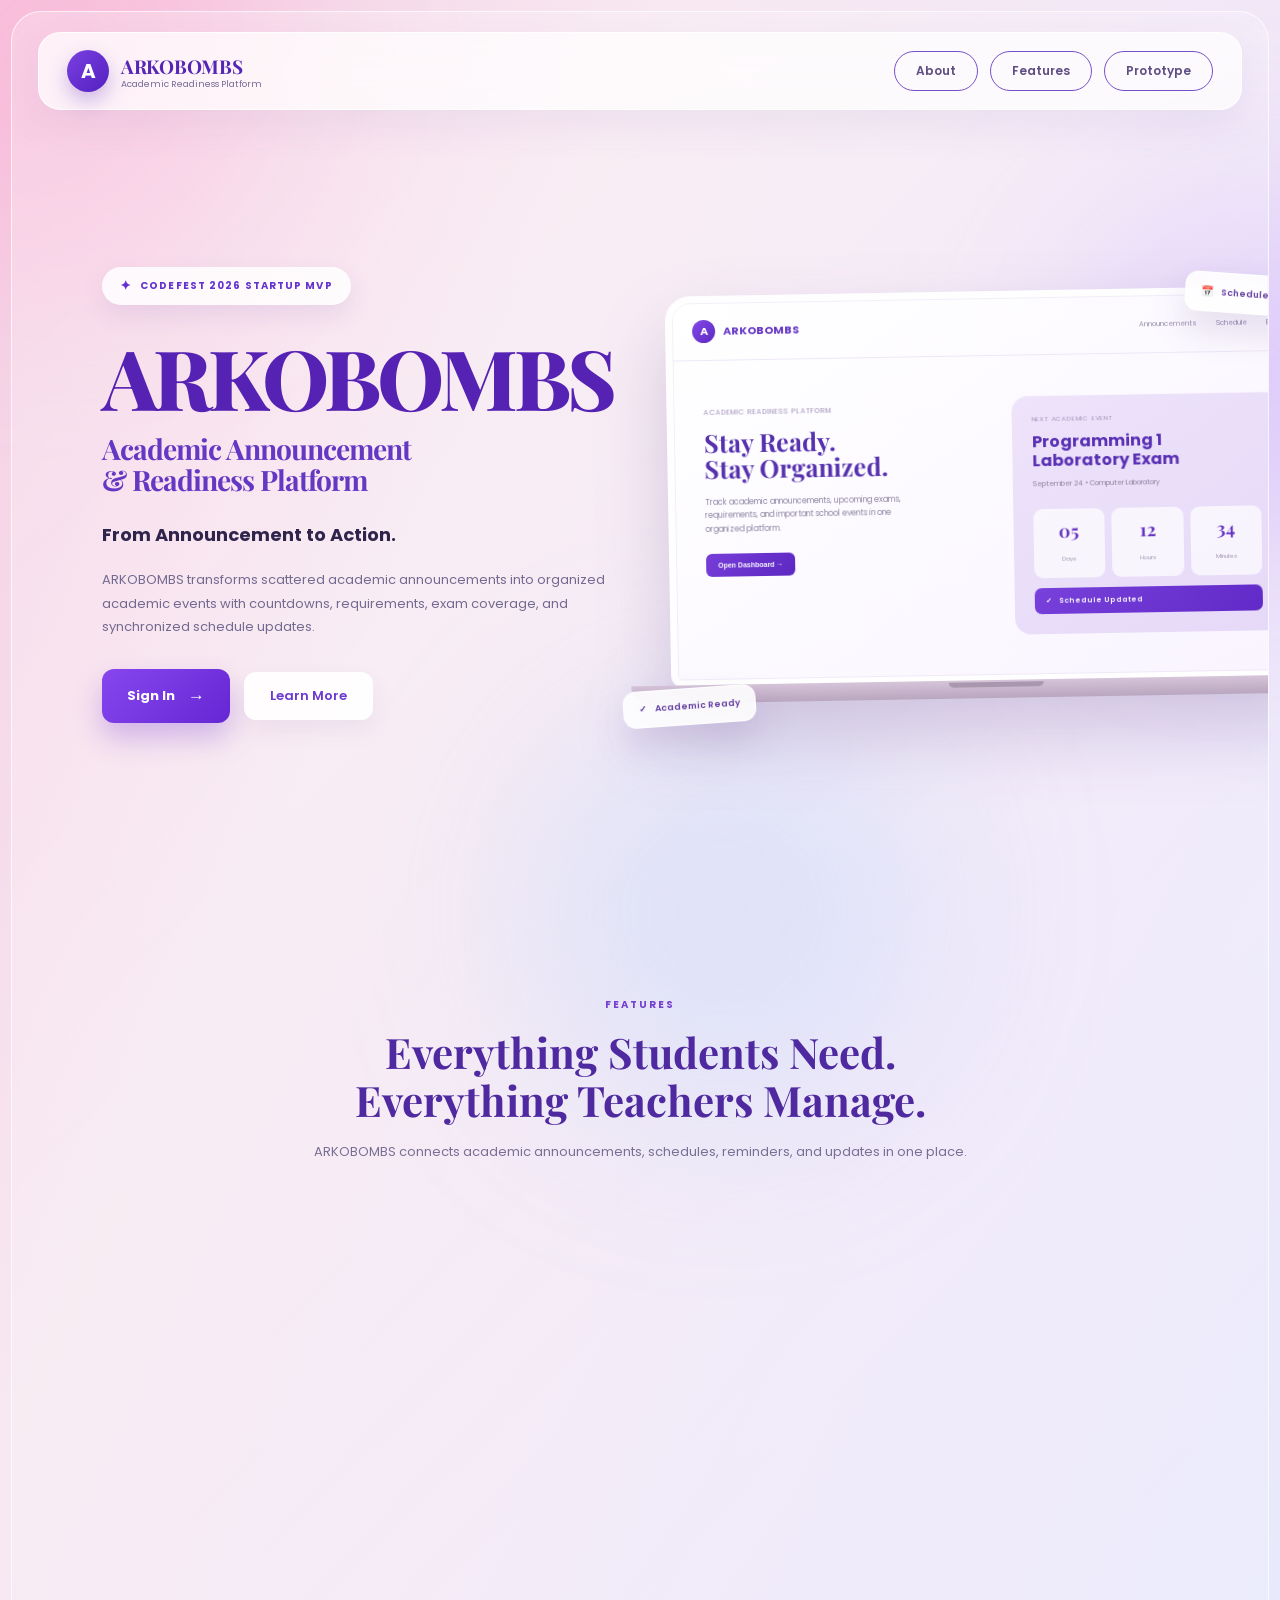
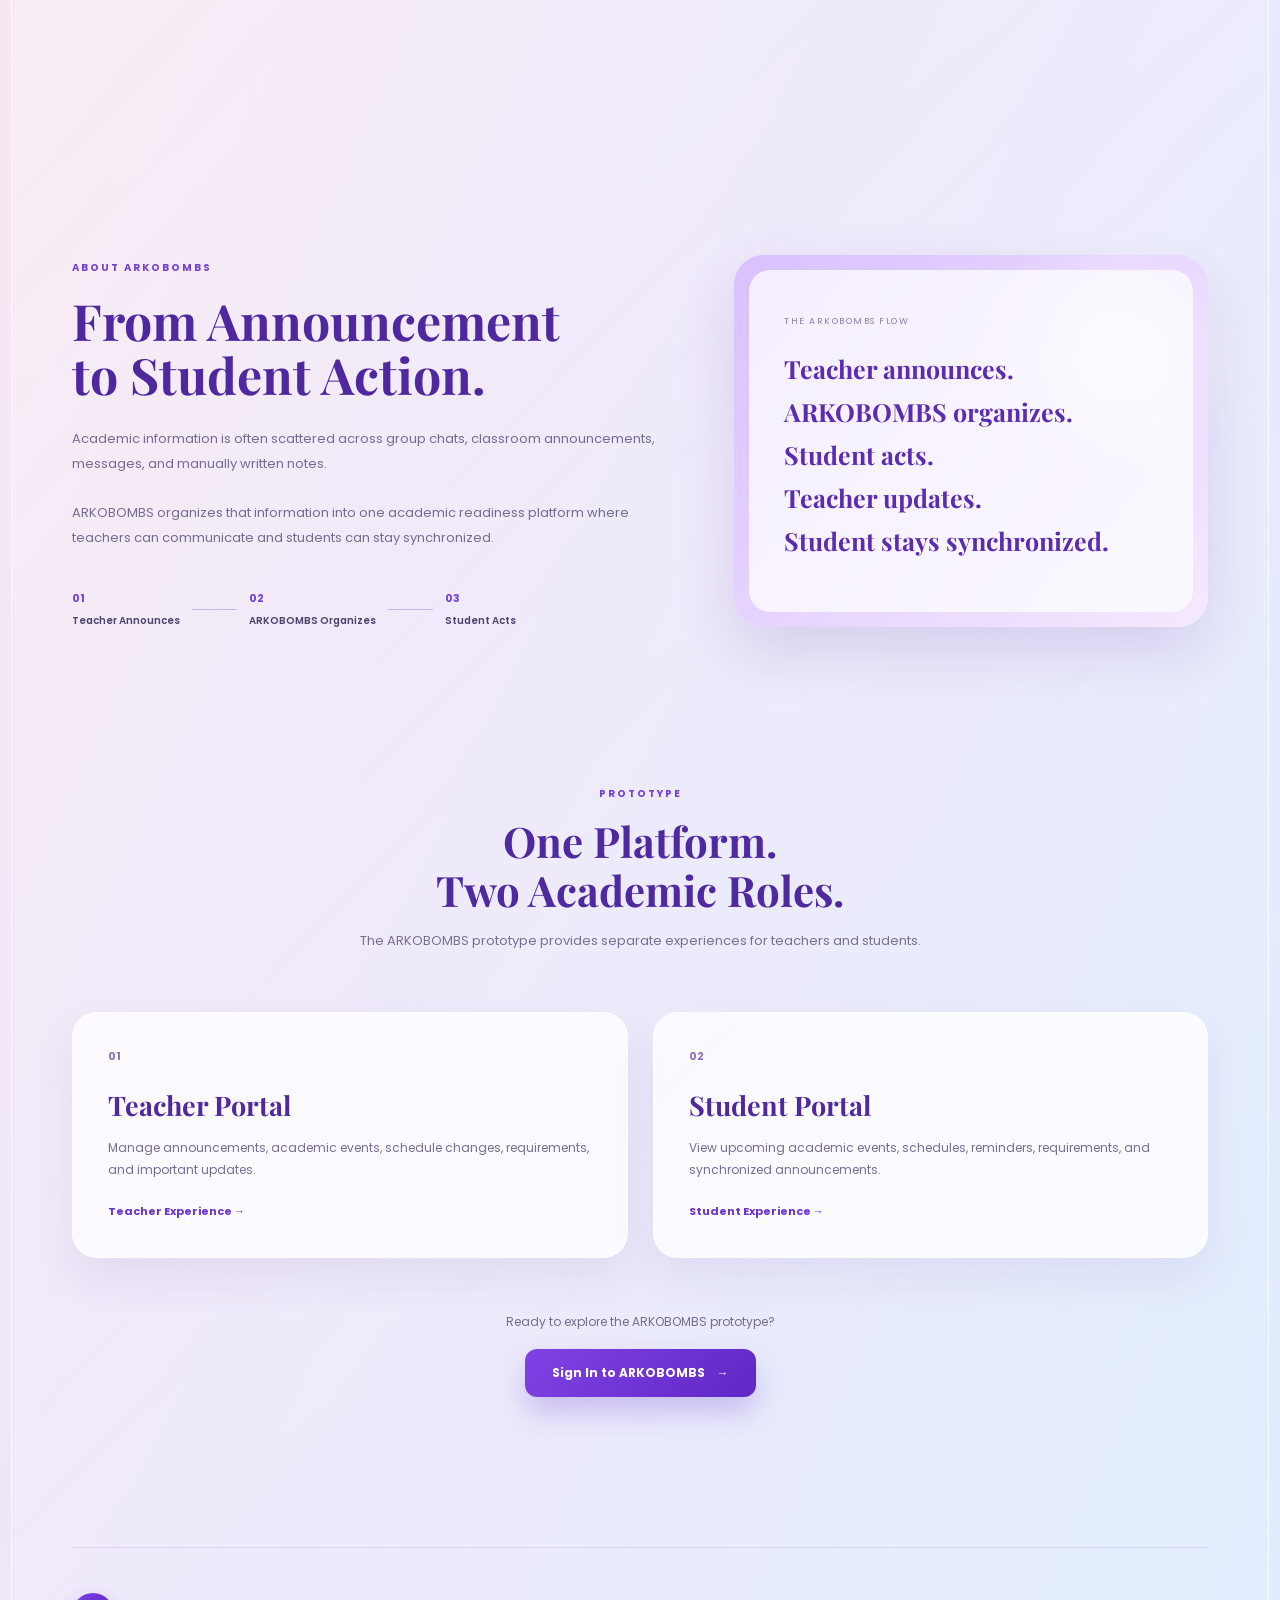
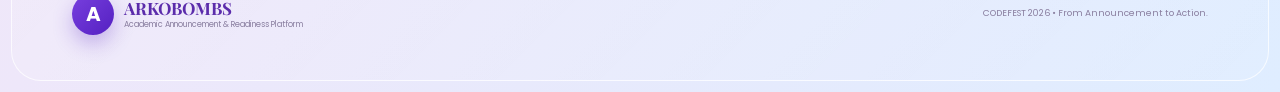
==== commit 077ed273: "Build ARKOBOMBS V4 responsive homepage" ====
--- a/index.html
+++ b/index.html
@@ -1,429 +1,772 @@
 <!DOCTYPE html>
 <html lang="en">
+
 <head>
-<meta charset="UTF-8">
-<meta name="viewport" content="width=device-width, initial-scale=1.0">
-
-<title>ARKOBOMBS | Sign In</title>
-
-<link rel="preconnect" href="https://fonts.googleapis.com">
-<link rel="preconnect" href="https://fonts.gstatic.com" crossorigin>
-<link href="https://fonts.googleapis.com/css2?family=DM+Sans:wght@400;500;700;800&family=Playfair+Display:wght@700;800&display=swap" rel="stylesheet">
-
-<style>
-*{
-    margin:0;
-    padding:0;
-    box-sizing:border-box;
-}
-
-body{
-    font-family:"DM Sans",sans-serif;
-    min-height:100vh;
-    display:flex;
-    justify-content:center;
-    align-items:center;
-    padding:30px;
-    overflow:hidden;
-
-    background:
-        radial-gradient(circle at top left,#F6C5E8,transparent 35%),
-        radial-gradient(circle at bottom right,#D8C5FF,transparent 35%),
-        linear-gradient(135deg,#FCE8F7,#F6F0FF,#EAF3FF);
-}
-
-/* Floating background blobs */
-
-.blob{
-    position:absolute;
-    border-radius:50%;
-    filter:blur(10px);
-    opacity:.45;
-}
-
-.blob.one{
-    width:260px;
-    height:260px;
-    background:#E879F9;
-    top:-80px;
-    left:-60px;
-}
-
-.blob.two{
-    width:320px;
-    height:320px;
-    background:#A78BFA;
-    bottom:-120px;
-    right:-80px;
-}
-
-.blob.three{
-    width:180px;
-    height:180px;
-    background:#C4B5FD;
-    top:120px;
-    right:120px;
-}
-
-.login-card{
-    position:relative;
-    z-index:2;
-
-    width:100%;
-    max-width:470px;
-
-    padding:42px;
-
-    border-radius:34px;
-
-    background:rgba(255,255,255,.78);
-    backdrop-filter:blur(22px);
-
-    border:1px solid rgba(255,255,255,.85);
-
-    box-shadow:0 30px 70px rgba(94,61,170,.18);
-}
-
-/* Logo */
-
-.logo{
-    width:76px;
-    height:76px;
-    margin:auto;
-
-    border-radius:24px;
-
-    display:flex;
-    justify-content:center;
-    align-items:center;
-
-    color:white;
-    font-size:34px;
-    font-weight:800;
-
-    background:linear-gradient(135deg,#A855F7,#6366F1);
-
-    box-shadow:0 18px 35px rgba(124,92,255,.28);
-}
-
-.brand{
-    text-align:center;
-    margin-top:18px;
-}
-
-.brand h1{
-    font-family:"Playfair Display",serif;
-    color:#5627B5;
-    font-size:44px;
-    letter-spacing:-1px;
-}
-
-.brand p{
-    margin-top:8px;
-    color:#74688F;
-    font-size:13px;
-    line-height:1.6;
-}
-
-/* Google Button */
-
-.google-btn{
-    width:100%;
-    margin-top:32px;
-
-    display:flex;
-    align-items:center;
-    justify-content:center;
-    gap:14px;
-
-    padding:15px 18px;
-
-    border-radius:18px;
-    border:1.5px solid #ECE6FF;
-
-    background:white;
-
-    cursor:pointer;
-
-    transition:.25s;
-}
-
-.google-btn:hover{
-    transform:translateY(-3px);
-    box-shadow:0 15px 28px rgba(124,92,255,.12);
-}
-
-.google-icon{
-    width:26px;
-    height:26px;
-    border-radius:50%;
-    background:white;
-    display:flex;
-    align-items:center;
-    justify-content:center;
-    font-weight:800;
-    font-size:18px;
-    color:#4285F4;
-}
-
-.google-btn span{
-    font-weight:700;
-    color:#43326E;
-}
-
-/* Divider */
-
-.divider{
-    display:flex;
-    align-items:center;
-    gap:14px;
-    margin:28px 0;
-}
-
-.divider hr{
-    flex:1;
-    border:none;
-    border-top:1px solid #ECE7FB;
-}
-
-.divider span{
-    color:#A59CBF;
-    font-size:11px;
-    font-weight:700;
-    letter-spacing:1px;
-}
-
-/* Input */
-
-label{
-    font-size:12px;
-    font-weight:700;
-    color:#5C4B86;
-}
-
-.input{
-    width:100%;
-    margin-top:8px;
-
-    padding:15px 18px;
-
-    border-radius:16px;
-    border:1.5px solid #E8E2FA;
-
-    background:#FCFBFF;
-
-    font-size:14px;
-    color:#2E2353;
-    outline:none;
-
-    transition:.25s;
-}
-
-.input:focus{
-    border-color:#8B5CF6;
-    box-shadow:0 0 0 4px rgba(139,92,246,.12);
-}
-
-/* Sign In Button */
-
-.login-btn{
-    width:100%;
-    margin-top:24px;
-
-    border:none;
-
-    padding:16px;
-
-    border-radius:18px;
-
-    background:linear-gradient(135deg,#A855F7,#6366F1);
-
-    color:white;
-
-    font-size:15px;
-    font-weight:800;
-
-    cursor:pointer;
-
-    transition:.25s;
-
-    box-shadow:0 15px 28px rgba(124,92,255,.22);
-}
-
-.login-btn:hover{
-    transform:translateY(-3px);
-}
-
-.note{
-    margin-top:18px;
-    text-align:center;
-    font-size:11px;
-    color:#887E9F;
-    line-height:1.6;
-}
-
-/* Loading Overlay */
-
-.loading{
-    position:fixed;
-    inset:0;
-
-    background:rgba(248,246,255,.95);
-
-    display:none;
-    justify-content:center;
-    align-items:center;
-    flex-direction:column;
-
-    z-index:999;
-}
-
-.spinner{
-    width:70px;
-    height:70px;
-
-    border-radius:50%;
-
-    border:6px solid #E8DEFF;
-    border-top:6px solid #7C5CFF;
-
-    animation:spin .9s linear infinite;
-}
-
-.loading h2{
-    margin-top:25px;
-    color:#592BC0;
-    font-family:"Playfair Display",serif;
-    font-size:28px;
-}
-
-.loading p{
-    margin-top:8px;
-    color:#74698E;
-}
-
-@keyframes spin{
-    to{
-        transform:rotate(360deg);
-    }
-}
-
-/* Back */
-
-.back{
-    display:inline-block;
-    margin-top:28px;
-    text-decoration:none;
-    color:#7658C5;
-    font-weight:700;
-    font-size:13px;
-}
-</style>
+
+    <meta charset="UTF-8">
+    <meta name="viewport" content="width=device-width, initial-scale=1.0">
+
+    <title>ARKOBOMBS | Academic Announcement & Readiness Platform</title>
+
+    <link rel="preconnect" href="https://fonts.googleapis.com">
+    <link rel="preconnect" href="https://fonts.gstatic.com" crossorigin>
+
+    <link
+        href="https://fonts.googleapis.com/css2?family=Poppins:wght@400;500;600;700&family=Playfair+Display:wght@600;700;800&display=swap"
+        rel="stylesheet"
+    >
+
+    <link rel="stylesheet" href="css/style.css">
+
 </head>
+
 <body>
 
-<div class="blob one"></div>
-<div class="blob two"></div>
-<div class="blob three"></div>
-
-<div class="login-card">
-
-    <div class="logo">A</div>
-
-    <div class="brand">
-        <h1>ARKOBOMBS</h1>
-        <p>
-            Academic Announcement & Readiness Platform
-            <br>
-            Sign in to continue to your dashboard.
-        </p>
-    </div>
-
-    <button class="google-btn" onclick="googleFill()">
-        <div class="google-icon">G</div>
-        <span>Continue with Google</span>
-    </button>
-
-    <div class="divider">
-        <hr><span>OR</span><hr>
-    </div>
-
-    <label>Email Address</label>
-    <input
-        type="email"
-        id="email"
-        class="input"
-        placeholder="Enter your Google email..."
-    >
-
-    <button class="login-btn" onclick="loginPortal()">
-        Sign In →
-    </button>
-
-    <div class="note">
-        Demo login for CODEFEST 2026.
-        <br>
-        Teacher and Student dashboards use different email accounts.
-    </div>
-
-    <a href="index.html" class="back">← Back to Homepage</a>
-
-</div>
-
-<!-- Loading Screen -->
-
-<div class="loading" id="loading">
-
-    <div class="spinner"></div>
-
-    <h2>Signing in...</h2>
-
-    <p>Preparing your ARKOBOMBS workspace.</p>
-
-</div>
-
-<script>
-function googleFill(){
-
-    document.getElementById("email").focus();
-
-}
-
-function loginPortal(){
-
-    const email=document.getElementById("email").value.trim().toLowerCase();
-
-    if(email===""){
-        alert("Please enter your Google email.");
-        return;
-    }
-
-    document.getElementById("loading").style.display="flex";
-
-    setTimeout(()=>{
-
-        /* ---------- Teacher Accounts ---------- */
-
-        if(
-            email.includes("teacher") ||
-            email.includes("prof") ||
-            email==="teacher@gmail.com" ||
-            email==="teacher@arkobombs.edu"
-        ){
-
-            window.location.href="Teacher%20Enhanced.html";
-            return;
-
-        }
-
-        /* ---------- Student Accounts ---------- */
-
-        window.location.href="students.html";
-
-    },1800);
-
-}
-</script>
+    <!-- =========================================
+         BACKGROUND
+    ========================================== -->
+
+    <div class="background-shape shape-one"></div>
+    <div class="background-shape shape-two"></div>
+    <div class="background-shape shape-three"></div>
+
+
+    <!-- =========================================
+         MAIN PAGE CONTAINER
+    ========================================== -->
+
+    <main class="page-shell">
+
+
+        <!-- =====================================
+             NAVIGATION
+        ====================================== -->
+
+        <header class="navbar">
+
+            <!-- LOGO -->
+
+            <a href="#home" class="brand">
+
+                <div class="brand-icon">
+                    A
+                </div>
+
+                <div class="brand-text">
+
+                    <div class="brand-name">
+                        ARKOBOMBS
+                    </div>
+
+                    <div class="brand-subtitle">
+                        Academic Readiness Platform
+                    </div>
+
+                </div>
+
+            </a>
+
+
+            <!-- NAVIGATION LINKS -->
+
+<nav class="nav-menu">
+
+    <a href="#about">
+        About
+    </a>
+
+    <a href="#features">
+        Features
+    </a>
+
+    <a href="#prototype">
+        Prototype
+    </a>
+
+</nav>
+
+        </header>
+
+
+
+        <!-- =====================================
+             HERO
+        ====================================== -->
+
+        <section class="hero" id="home">
+
+            <!-- LEFT SIDE -->
+
+            <div class="hero-left">
+
+                <div class="hero-badge">
+
+                    <span class="badge-star">
+                        ✦
+                    </span>
+
+                    CODEFEST 2026 STARTUP MVP
+
+                </div>
+
+
+                <h1 class="hero-title">
+                    ARKOBOMBS
+                </h1>
+
+
+                <h2 class="hero-subtitle">
+                    Academic Announcement
+                    <br>
+                    &amp; Readiness Platform
+                </h2>
+
+
+                <h3 class="hero-tagline">
+                    From Announcement to Action.
+                </h3>
+
+
+                <p class="hero-description">
+
+                    ARKOBOMBS transforms scattered academic announcements
+                    into organized academic events with countdowns,
+                    requirements, exam coverage, and synchronized
+                    schedule updates.
+
+                </p>
+
+
+                <!-- HERO BUTTONS -->
+
+                <div class="hero-buttons">
+
+                    <a href="login.html" class="primary-button">
+
+                        Sign In
+
+                        <span>
+                            →
+                        </span>
+
+                    </a>
+
+
+                    <a href="#about" class="secondary-button">
+
+                        Learn More
+
+                    </a>
+
+                </div>
+
+            </div>
+
+
+
+            <!-- RIGHT SIDE -->
+
+            <div class="hero-right">
+
+
+                <!-- LAPTOP -->
+
+                <div class="laptop-wrapper">
+
+
+                    <div class="laptop-screen">
+
+
+                        <!-- LAPTOP TOP BAR -->
+
+                        <div class="dashboard-topbar">
+
+                            <div class="dashboard-brand">
+
+                                <div class="mini-logo">
+                                    A
+                                </div>
+
+                                <strong>
+                                    ARKOBOMBS
+                                </strong>
+
+                            </div>
+
+
+                            <div class="dashboard-navigation">
+
+                                <span>
+                                    Announcements
+                                </span>
+
+                                <span>
+                                    Schedule
+                                </span>
+
+                                <span>
+                                    Exams
+                                </span>
+
+                            </div>
+
+                        </div>
+
+
+
+                        <!-- DASHBOARD CONTENT -->
+
+                        <div class="dashboard-content">
+
+
+                            <!-- LEFT -->
+
+                            <div class="dashboard-intro">
+
+                                <div class="dashboard-small-title">
+                                    ACADEMIC READINESS PLATFORM
+                                </div>
+
+                                <h3>
+                                    Stay Ready.
+                                    <br>
+                                    Stay Organized.
+                                </h3>
+
+                                <p>
+
+                                    Track academic announcements,
+                                    upcoming exams, requirements,
+                                    and important school events
+                                    in one organized platform.
+
+                                </p>
+
+                                <button>
+                                    Open Dashboard →
+                                </button>
+
+                            </div>
+
+
+
+                            <!-- EVENT CARD -->
+
+                            <div class="dashboard-event">
+
+                                <div class="event-label">
+                                    NEXT ACADEMIC EVENT
+                                </div>
+
+                                <h4>
+                                    Programming 1
+                                    <br>
+                                    Laboratory Exam
+                                </h4>
+
+                                <div class="event-date">
+                                    September 24 • Computer Laboratory
+                                </div>
+
+
+                                <div class="countdown">
+
+                                    <div>
+                                        <strong>05</strong>
+                                        <span>Days</span>
+                                    </div>
+
+                                    <div>
+                                        <strong>12</strong>
+                                        <span>Hours</span>
+                                    </div>
+
+                                    <div>
+                                        <strong>34</strong>
+                                        <span>Minutes</span>
+                                    </div>
+
+                                </div>
+
+
+                                <div class="schedule-update">
+
+                                    <span>
+                                        ✓
+                                    </span>
+
+                                    Schedule Updated
+
+                                </div>
+
+                            </div>
+
+                        </div>
+
+                    </div>
+
+
+                    <!-- LAPTOP BASE -->
+
+                    <div class="laptop-base">
+
+                        <div class="laptop-hinge"></div>
+
+                    </div>
+
+
+                </div>
+
+
+
+                <!-- FLOATING CARD: TOP -->
+
+                <div class="floating-card update-card">
+
+                    <span class="floating-icon">
+                        📅
+                    </span>
+
+                    <span>
+                        Schedule Updated
+                    </span>
+
+                </div>
+
+
+
+                <!-- FLOATING CARD: BOTTOM -->
+
+                <div class="floating-card ready-card">
+
+                    <span>
+                        ✓
+                    </span>
+
+                    Academic Ready
+
+                </div>
+
+            </div>
+
+        </section>
+
+
+
+        <!-- =====================================
+             FEATURES
+        ====================================== -->
+
+        <section class="section features-section" id="features">
+
+            <div class="section-heading">
+
+                <span>
+                    FEATURES
+                </span>
+
+                <h2>
+                    Everything Students Need.
+                    <br>
+                    Everything Teachers Manage.
+                </h2>
+
+                <p>
+                    ARKOBOMBS connects academic announcements,
+                    schedules, reminders, and updates in one place.
+                </p>
+
+            </div>
+
+
+            <div class="feature-grid">
+
+
+                <article class="feature-card">
+
+                    <div class="feature-icon">
+                        📢
+                    </div>
+
+                    <h3>
+                        Academic Announcements
+                    </h3>
+
+                    <p>
+                        Teachers can create organized academic
+                        announcements instead of relying on scattered
+                        messages and group chats.
+                    </p>
+
+                </article>
+
+
+                <article class="feature-card">
+
+                    <div class="feature-icon">
+                        📅
+                    </div>
+
+                    <h3>
+                        Smart Schedule
+                    </h3>
+
+                    <p>
+                        Important academic events can be organized
+                        into a clear schedule so students know
+                        what is coming next.
+                    </p>
+
+                </article>
+
+
+                <article class="feature-card">
+
+                    <div class="feature-icon">
+                        🔔
+                    </div>
+
+                    <h3>
+                        Synchronized Updates
+                    </h3>
+
+                    <p>
+                        Schedule changes and important announcements
+                        can be reflected across the platform.
+                    </p>
+
+                </article>
+
+
+                <article class="feature-card">
+
+                    <div class="feature-icon">
+                        ⏱
+                    </div>
+
+                    <h3>
+                        Countdown & Readiness
+                    </h3>
+
+                    <p>
+                        Students can immediately see upcoming
+                        academic events and prepare ahead of time.
+                    </p>
+
+                </article>
+
+
+                <article class="feature-card">
+
+                    <div class="feature-icon">
+                        📚
+                    </div>
+
+                    <h3>
+                        Requirements & Coverage
+                    </h3>
+
+                    <p>
+                        Exam coverage, requirements, locations,
+                        and other important details stay attached
+                        to the academic event.
+                    </p>
+
+                </article>
+
+
+                <article class="feature-card">
+
+                    <div class="feature-icon">
+                        🚨
+                    </div>
+
+                    <h3>
+                        Important Alerts
+                    </h3>
+
+                    <p>
+                        Important school updates can be highlighted
+                        so students can immediately recognize them.
+                    </p>
+
+                </article>
+
+
+            </div>
+
+        </section>
+
+
+
+        <!-- =====================================
+             ABOUT
+        ====================================== -->
+
+        <section class="section about-section" id="about">
+
+
+            <div class="about-content">
+
+                <span class="section-label">
+                    ABOUT ARKOBOMBS
+                </span>
+
+                <h2>
+                    From Announcement
+                    <br>
+                    to Student Action.
+                </h2>
+
+                <p>
+
+                    Academic information is often scattered across
+                    group chats, classroom announcements, messages,
+                    and manually written notes.
+
+                    <br><br>
+
+                    ARKOBOMBS organizes that information into one
+                    academic readiness platform where teachers can
+                    communicate and students can stay synchronized.
+
+                </p>
+
+
+                <div class="flow">
+
+                    <div class="flow-step">
+
+                        <strong>
+                            01
+                        </strong>
+
+                        <span>
+                            Teacher Announces
+                        </span>
+
+                    </div>
+
+
+                    <div class="flow-line"></div>
+
+
+                    <div class="flow-step">
+
+                        <strong>
+                            02
+                        </strong>
+
+                        <span>
+                            ARKOBOMBS Organizes
+                        </span>
+
+                    </div>
+
+
+                    <div class="flow-line"></div>
+
+
+                    <div class="flow-step">
+
+                        <strong>
+                            03
+                        </strong>
+
+                        <span>
+                            Student Acts
+                        </span>
+
+                    </div>
+
+
+                </div>
+
+            </div>
+
+
+            <div class="about-card">
+
+                <div class="about-card-glow"></div>
+
+                <div class="about-card-inner">
+
+                    <div class="about-mini-label">
+                        THE ARKOBOMBS FLOW
+                    </div>
+
+                    <h3>
+                        Teacher announces.
+                    </h3>
+
+                    <h3>
+                        ARKOBOMBS organizes.
+                    </h3>
+
+                    <h3>
+                        Student acts.
+                    </h3>
+
+                    <h3>
+                        Teacher updates.
+                    </h3>
+
+                    <h3>
+                        Student stays synchronized.
+                    </h3>
+
+                </div>
+
+            </div>
+
+        </section>
+
+
+
+        <!-- =====================================
+             PROTOTYPE
+        ====================================== -->
+
+        <section class="section prototype-section" id="prototype">
+
+            <div class="section-heading">
+
+                <span>
+                    PROTOTYPE
+                </span>
+
+                <h2>
+                    One Platform.
+                    <br>
+                    Two Academic Roles.
+                </h2>
+
+                <p>
+                    The ARKOBOMBS prototype provides separate
+                    experiences for teachers and students.
+                </p>
+
+            </div>
+
+
+            <div class="prototype-grid">
+
+
+                <div class="prototype-card">
+
+                    <div class="prototype-number">
+                        01
+                    </div>
+
+                    <h3>
+                        Teacher Portal
+                    </h3>
+
+                    <p>
+
+                        Manage announcements, academic events,
+                        schedule changes, requirements, and
+                        important updates.
+
+                    </p>
+
+                    <span>
+                        Teacher Experience →
+                    </span>
+
+                </div>
+
+
+                <div class="prototype-card">
+
+                    <div class="prototype-number">
+                        02
+                    </div>
+
+                    <h3>
+                        Student Portal
+                    </h3>
+
+                    <p>
+
+                        View upcoming academic events,
+                        schedules, reminders, requirements,
+                        and synchronized announcements.
+
+                    </p>
+
+                    <span>
+                        Student Experience →
+                    </span>
+
+                </div>
+
+
+            </div>
+
+
+            <div class="prototype-action">
+
+                <p>
+                    Ready to explore the ARKOBOMBS prototype?
+                </p>
+
+                <a href="login.html" class="launch-button">
+
+                    Sign In to ARKOBOMBS
+
+                    <span>
+                        →
+                    </span>
+
+                </a>
+
+            </div>
+
+        </section>
+
+
+
+        <!-- =====================================
+             FOOTER
+        ====================================== -->
+
+        <footer class="footer">
+
+            <div class="footer-brand">
+
+                <div class="brand-icon">
+                    A
+                </div>
+
+                <div>
+
+                    <strong>
+                        ARKOBOMBS
+                    </strong>
+
+                    <span>
+                        Academic Announcement & Readiness Platform
+                    </span>
+
+                </div>
+
+            </div>
+
+
+            <p>
+                CODEFEST 2026 • From Announcement to Action.
+            </p>
+
+        </footer>
+
+
+    </main>
+
+
+
+    <script src="js/main.js"></script>
 
 </body>
+
 </html>
--- a/css/style.css
+++ b/css/style.css
@@ -0,0 +1,2162 @@
+/* ==========================================
+   ARKOBOMBS V4
+   HOMEPAGE
+   CODEFEST 2026
+========================================== */
+
+:root {
+
+    --purple: #6630d8;
+    --purple-dark: #4b1fa8;
+    --purple-light: #8b55ed;
+
+    --pink-bg: #f9d8ea;
+    --lavender-bg: #eee5fa;
+    --blue-bg: #dfeeff;
+
+    --text: #30244f;
+    --muted: #746a96;
+
+    --white: #ffffff;
+
+    --border: rgba(255, 255, 255, .65);
+
+    --shadow:
+        0 25px 60px rgba(91, 54, 160, .16);
+
+}
+
+
+/* ==========================================
+   RESET
+========================================== */
+
+* {
+
+    margin: 0;
+    padding: 0;
+    box-sizing: border-box;
+
+    scroll-behavior: smooth;
+
+}
+
+
+html {
+
+    scroll-behavior: smooth;
+
+}
+
+
+body {
+
+    font-family: "Poppins", sans-serif;
+
+    color: var(--text);
+
+    background:
+        linear-gradient(
+            115deg,
+            #f5cce2 0%,
+            #f7e8f1 24%,
+            #eee7fa 55%,
+            #dfedff 100%
+        );
+
+    min-height: 100vh;
+
+    overflow-x: hidden;
+
+}
+
+
+/* ==========================================
+   BACKGROUND
+========================================== */
+
+.background-shape {
+
+    position: fixed;
+
+    border-radius: 50%;
+
+    filter: blur(90px);
+
+    pointer-events: none;
+
+    z-index: -2;
+
+}
+
+
+.shape-one {
+
+    width: 420px;
+    height: 420px;
+
+    background: rgba(255, 157, 203, .35);
+
+    top: -150px;
+    left: -150px;
+
+}
+
+
+.shape-two {
+
+    width: 360px;
+    height: 360px;
+
+    background: rgba(183, 139, 255, .30);
+
+    top: 200px;
+    right: -150px;
+
+}
+
+
+.shape-three {
+
+    width: 420px;
+    height: 420px;
+
+    background: rgba(127, 181, 255, .22);
+
+    bottom: -220px;
+    left: 40%;
+
+}
+
+
+/* ==========================================
+   PAGE SHELL
+========================================== */
+
+.page-shell {
+
+    width: calc(100% - 22px);
+
+    min-height: calc(100vh - 22px);
+
+    margin: 11px;
+
+    border:
+
+        1px solid
+
+        rgba(255,255,255,.7);
+
+    border-radius: 30px;
+
+    background:
+
+        linear-gradient(
+            135deg,
+            rgba(255,255,255,.25),
+            rgba(255,255,255,.08)
+        );
+
+    position: relative;
+
+    overflow: hidden;
+
+}
+
+
+/* ==========================================
+   NAVBAR
+========================================== */
+
+.navbar {
+
+    width: calc(100% - 52px);
+
+    margin: 20px auto;
+
+    padding: 16px 28px;
+
+    min-height: 78px;
+
+    display: flex;
+
+    align-items: center;
+
+    justify-content: space-between;
+
+    background:
+        rgba(255,255,255,.72);
+
+    border:
+        1px solid
+        rgba(255,255,255,.85);
+
+    border-radius: 22px;
+
+    backdrop-filter: blur(20px);
+
+    box-shadow:
+        0 15px 40px rgba(108,72,160,.08);
+
+    position: relative;
+
+    z-index: 100;
+
+}
+
+
+/* ==========================================
+   BRAND
+========================================== */
+
+.brand {
+
+    display: flex;
+
+    align-items: center;
+
+    gap: 12px;
+
+    text-decoration: none;
+
+    color: var(--text);
+
+}
+
+
+.brand-icon {
+
+    width: 42px;
+    height: 42px;
+
+    display: flex;
+
+    justify-content: center;
+    align-items: center;
+
+    border-radius: 50%;
+
+    background:
+        linear-gradient(
+            135deg,
+            #7940df,
+            #5420c1
+        );
+
+    color: white;
+
+    font-family:
+        "Poppins",
+        sans-serif;
+
+    font-size: 20px;
+
+    font-weight: 700;
+
+    box-shadow:
+        0 9px 20px
+        rgba(91, 40, 190, .30);
+
+}
+
+
+.brand-text {
+
+    display: flex;
+
+    flex-direction: column;
+
+}
+
+
+.brand-name {
+
+    color: #5525b4;
+
+    font-family:
+        "Playfair Display",
+        serif;
+
+    font-size: 19px;
+
+    font-weight: 700;
+
+    letter-spacing: -.3px;
+
+}
+
+
+.brand-subtitle {
+
+    color: #776b96;
+
+    font-size: 9px;
+
+    line-height: 1.2;
+
+}
+
+
+/* ==========================================
+   NAVIGATION
+========================================== */
+
+.nav-menu {
+
+    display: flex;
+
+    align-items: center;
+
+    gap: 12px;
+
+}
+
+
+.nav-menu > a {
+
+    text-decoration: none;
+
+    color: #5e4e83;
+
+    font-size: 12px;
+
+    font-weight: 600;
+
+    padding: 10px 21px;
+
+    border:
+        1px solid
+        #7650c9;
+
+    border-radius: 999px;
+
+    transition: .25s ease;
+
+}
+
+
+.nav-menu > a:hover {
+
+    background: #6c35d7;
+
+    color: white;
+
+    transform: translateY(-2px);
+
+}
+
+
+.nav-menu .nav-signin {
+
+    background:
+        linear-gradient(
+            135deg,
+            #7138db,
+            #5a25c5
+        );
+
+    color: white;
+
+    box-shadow:
+        0 8px 18px
+        rgba(99, 48, 210, .22);
+
+}
+
+
+/* ==========================================
+   HERO
+========================================== */
+
+.hero {
+
+    width: calc(100% - 120px);
+
+    max-width: 1450px;
+
+    min-height: 690px;
+
+    margin: 40px auto 0;
+
+    display: grid;
+
+    grid-template-columns:
+        .95fr
+        1.05fr;
+
+    align-items: center;
+
+    gap: 40px;
+
+}
+
+
+/* ==========================================
+   HERO LEFT
+========================================== */
+
+.hero-left {
+
+    padding-left: 30px;
+
+    position: relative;
+
+    z-index: 3;
+
+}
+
+
+.hero-badge {
+
+    display: inline-flex;
+
+    align-items: center;
+
+    gap: 8px;
+
+    padding: 9px 18px;
+
+    margin-bottom: 32px;
+
+    border-radius: 999px;
+
+    background:
+        rgba(255,255,255,.83);
+
+    color: #6432d0;
+
+    font-size: 10px;
+
+    font-weight: 700;
+
+    letter-spacing: 1.1px;
+
+    box-shadow:
+        0 10px 25px
+        rgba(101,57,170,.10);
+
+}
+
+
+.badge-star {
+
+    font-size: 13px;
+
+}
+
+
+/* ==========================================
+   HERO TITLE
+========================================== */
+
+.hero-title {
+
+    margin: 0;
+
+    color: #5522b3;
+
+    font-family:
+        "Playfair Display",
+        Georgia,
+        serif;
+
+    font-size:
+        clamp(
+            65px,
+            6.5vw,
+            102px
+        );
+
+    line-height: .95;
+
+    letter-spacing: -4px;
+
+    font-weight: 800;
+
+}
+
+
+.hero-subtitle {
+
+    margin-top: 18px;
+
+    color: #6538c3;
+
+    font-family:
+        "Playfair Display",
+        Georgia,
+        serif;
+
+    font-size:
+        clamp(
+            25px,
+            2.2vw,
+            38px
+        );
+
+    line-height: 1.1;
+
+    font-weight: 700;
+
+    letter-spacing: -1px;
+
+}
+
+
+.hero-tagline {
+
+    margin-top: 25px;
+
+    font-size: 18px;
+
+    font-weight: 700;
+
+    color: #2e244c;
+
+}
+
+
+.hero-description {
+
+    max-width: 570px;
+
+    margin-top: 20px;
+
+    color: #736a91;
+
+    font-size: 13px;
+
+    line-height: 1.8;
+
+}
+
+
+/* ==========================================
+   HERO BUTTONS
+========================================== */
+
+.hero-buttons {
+
+    display: flex;
+
+    align-items: center;
+
+    gap: 14px;
+
+    margin-top: 30px;
+
+}
+
+
+.primary-button {
+
+    display: inline-flex;
+
+    align-items: center;
+
+    gap: 13px;
+
+    padding:
+        14px
+        25px;
+
+    border-radius: 12px;
+
+    background:
+        linear-gradient(
+            135deg,
+            #8746ee,
+            #6527d4
+        );
+
+    color: white;
+
+    text-decoration: none;
+
+    font-size: 13px;
+
+    font-weight: 700;
+
+    box-shadow:
+        0 15px 28px
+        rgba(105,43,207,.27);
+
+    transition: .3s ease;
+
+}
+
+
+.primary-button:hover {
+
+    transform: translateY(-3px);
+
+    box-shadow:
+        0 18px 32px
+        rgba(105,43,207,.34);
+
+}
+
+
+.primary-button span {
+
+    font-size: 17px;
+
+}
+
+
+.secondary-button {
+
+    display: inline-flex;
+
+    align-items: center;
+
+    justify-content: center;
+
+    padding:
+        14px
+        26px;
+
+    border-radius: 12px;
+
+    background:
+        rgba(255,255,255,.9);
+
+    color: #6d3ad0;
+
+    text-decoration: none;
+
+    font-size: 13px;
+
+    font-weight: 600;
+
+    box-shadow:
+        0 10px 25px
+        rgba(91,61,142,.07);
+
+    transition: .3s ease;
+
+}
+
+
+.secondary-button:hover {
+
+    transform: translateY(-3px);
+
+}
+
+
+/* ==========================================
+   HERO RIGHT
+========================================== */
+
+.hero-right {
+
+    min-height: 500px;
+
+    position: relative;
+
+    display: flex;
+
+    justify-content: center;
+
+    align-items: center;
+
+}
+
+
+/* ==========================================
+   LAPTOP
+========================================== */
+
+.laptop-wrapper {
+
+    width: 650px;
+
+    max-width: 100%;
+
+    position: relative;
+
+    transform:
+        translateX(15px)
+        rotate(-1deg);
+
+    filter:
+        drop-shadow(
+            0 35px 35px
+            rgba(76,46,124,.20)
+        );
+
+}
+
+
+/* ==========================================
+   LAPTOP SCREEN
+========================================== */
+
+.laptop-screen {
+
+    background:
+        linear-gradient(
+            145deg,
+            #ffffff,
+            #f9f4ff
+        );
+
+    border-radius: 25px 25px 12px 12px;
+
+    border:
+        7px solid
+        rgba(255,255,255,.85);
+
+    min-height: 370px;
+
+    overflow: hidden;
+
+    box-shadow:
+        inset 0 0 0 1px
+        rgba(108,76,170,.08);
+
+}
+
+
+/* ==========================================
+   DASHBOARD TOPBAR
+========================================== */
+
+.dashboard-topbar {
+
+    height: 58px;
+
+    display: flex;
+
+    align-items: center;
+
+    justify-content: space-between;
+
+    padding:
+        0 20px;
+
+    border-bottom:
+        1px solid
+        #eee7f7;
+
+}
+
+
+.dashboard-brand {
+
+    display: flex;
+
+    align-items: center;
+
+    gap: 8px;
+
+    color: #6537c4;
+
+    font-size: 11px;
+
+}
+
+
+.mini-logo {
+
+    width: 23px;
+    height: 23px;
+
+    border-radius: 50%;
+
+    display: flex;
+
+    align-items: center;
+
+    justify-content: center;
+
+    color: white;
+
+    background:
+        linear-gradient(
+            135deg,
+            #8548e7,
+            #5c29c2
+        );
+
+    font-size: 11px;
+
+    font-weight: 700;
+
+}
+
+
+.dashboard-navigation {
+
+    display: flex;
+
+    gap: 19px;
+
+    color: #9b91af;
+
+    font-size: 7px;
+
+}
+
+
+/* ==========================================
+   DASHBOARD CONTENT
+========================================== */
+
+.dashboard-content {
+
+    min-height: 305px;
+
+    display: grid;
+
+    grid-template-columns:
+        1fr
+        .95fr;
+
+    gap: 25px;
+
+    padding: 40px 30px;
+
+}
+
+
+.dashboard-intro {
+
+    padding-top: 7px;
+
+}
+
+
+.dashboard-small-title {
+
+    color: #a394bc;
+
+    font-size: 7px;
+
+    letter-spacing: 1px;
+
+    margin-bottom: 12px;
+
+}
+
+
+.dashboard-intro h3 {
+
+    color: #5630ae;
+
+    font-family:
+        "Playfair Display",
+        serif;
+
+    font-size: 25px;
+
+    line-height: 1.05;
+
+    margin-bottom: 13px;
+
+}
+
+
+.dashboard-intro p {
+
+    max-width: 220px;
+
+    color: #9288a5;
+
+    font-size: 8px;
+
+    line-height: 1.7;
+
+}
+
+
+.dashboard-intro button {
+
+    margin-top: 18px;
+
+    border: 0;
+
+    border-radius: 6px;
+
+    padding:
+        8px 12px;
+
+    color: white;
+
+    background:
+        linear-gradient(
+            135deg,
+            #773dd8,
+            #5c27c2
+        );
+
+    font-size: 7px;
+
+    font-weight: 600;
+
+}
+
+
+/* ==========================================
+   EVENT CARD
+========================================== */
+
+.dashboard-event {
+
+    padding: 20px;
+
+    border-radius: 16px;
+
+    background:
+        linear-gradient(
+            145deg,
+            #eee3fa,
+            #e5d9f8
+        );
+
+    box-shadow:
+        inset 0 1px 0
+        rgba(255,255,255,.7);
+
+}
+
+
+.event-label {
+
+    color: #9b8eb6;
+
+    font-size: 6px;
+
+    letter-spacing: .8px;
+
+    margin-bottom: 8px;
+
+}
+
+
+.dashboard-event h4 {
+
+    color: #5930b4;
+
+    font-size: 16px;
+
+    line-height: 1.2;
+
+    margin-bottom: 9px;
+
+}
+
+
+.event-date {
+
+    color: #9186a5;
+
+    font-size: 7px;
+
+}
+
+
+.countdown {
+
+    display: grid;
+
+    grid-template-columns:
+        repeat(3,1fr);
+
+    gap: 7px;
+
+    margin-top: 20px;
+
+}
+
+
+.countdown div {
+
+    padding: 10px 5px;
+
+    border-radius: 9px;
+
+    background:
+        rgba(255,255,255,.7);
+
+    text-align: center;
+
+}
+
+
+.countdown strong {
+
+    display: block;
+
+    color: #6431c4;
+
+    font-family:
+        "Playfair Display",
+        serif;
+
+    font-size: 18px;
+
+}
+
+
+.countdown span {
+
+    color: #a096b1;
+
+    font-size: 6px;
+
+}
+
+
+.schedule-update {
+
+    margin-top: 10px;
+
+    padding: 8px 11px;
+
+    border-radius: 7px;
+
+    background:
+        linear-gradient(
+            135deg,
+            #7841db,
+            #6129c7
+        );
+
+    color: white;
+
+    font-size: 7px;
+
+    font-weight: 600;
+
+}
+
+
+.schedule-update span {
+
+    margin-right: 5px;
+
+}
+
+
+/* ==========================================
+   LAPTOP BASE
+========================================== */
+
+.laptop-base {
+
+    height: 18px;
+
+    margin:
+        -2px -40px 0;
+
+    border-radius:
+        0 0 35px 35px;
+
+    background:
+        linear-gradient(
+            180deg,
+            #d6c4d9,
+            #b9a6bf
+        );
+
+    position: relative;
+
+}
+
+
+.laptop-hinge {
+
+    position: absolute;
+
+    left: 50%;
+
+    top: 2px;
+
+    transform:
+        translateX(-50%);
+
+    width: 95px;
+
+    height: 5px;
+
+    border-radius: 0 0 10px 10px;
+
+    background:
+        #a997af;
+
+}
+
+
+/* ==========================================
+   FLOATING CARDS
+========================================== */
+
+.floating-card {
+
+    position: absolute;
+
+    display: flex;
+
+    align-items: center;
+
+    gap: 8px;
+
+    padding:
+        11px 15px;
+
+    background:
+        rgba(255,255,255,.88);
+
+    border:
+        1px solid
+        rgba(255,255,255,.9);
+
+    border-radius: 13px;
+
+    color: #6640a2;
+
+    font-size: 9px;
+
+    font-weight: 600;
+
+    box-shadow:
+        0 18px 35px
+        rgba(91,56,141,.15);
+
+    backdrop-filter:
+        blur(15px);
+
+    z-index: 5;
+
+}
+
+
+.update-card {
+
+    top: 30px;
+
+    right: -30px;
+
+    transform:
+        rotate(4deg);
+
+}
+
+
+.ready-card {
+
+    bottom: 20px;
+
+    left: -30px;
+
+    transform:
+        rotate(-4deg);
+
+}
+
+
+.update-card .floating-icon {
+
+    font-size: 10px;
+
+}
+
+
+/* ==========================================
+   GENERAL SECTIONS
+========================================== */
+
+.section {
+
+    width: calc(100% - 120px);
+
+    max-width: 1250px;
+
+    margin:
+        150px auto;
+
+}
+
+
+/* ==========================================
+   SECTION HEADING
+========================================== */
+
+.section-heading {
+
+    text-align: center;
+
+    max-width: 720px;
+
+    margin:
+        0 auto 60px;
+
+}
+
+
+.section-heading > span,
+.section-label {
+
+    color: #7540d2;
+
+    font-size: 10px;
+
+    letter-spacing: 2px;
+
+    font-weight: 700;
+
+}
+
+
+.section-heading h2 {
+
+    margin-top: 13px;
+
+    color: #4f299f;
+
+    font-family:
+        "Playfair Display",
+        serif;
+
+    font-size: 42px;
+
+    line-height: 1.15;
+
+}
+
+
+.section-heading p {
+
+    margin-top: 15px;
+
+    color: #796e94;
+
+    font-size: 13px;
+
+    line-height: 1.8;
+
+}
+
+
+/* ==========================================
+   FEATURES
+========================================== */
+
+.feature-grid {
+
+    display: grid;
+
+    grid-template-columns:
+        repeat(3,1fr);
+
+    gap: 22px;
+
+}
+
+
+.feature-card {
+
+    padding: 30px;
+
+    border:
+        1px solid
+        rgba(255,255,255,.8);
+
+    border-radius: 22px;
+
+    background:
+        rgba(255,255,255,.72);
+
+    backdrop-filter:
+        blur(18px);
+
+    box-shadow:
+        0 18px 40px
+        rgba(93,61,145,.08);
+
+    transition:
+        transform .3s ease,
+        box-shadow .3s ease;
+
+}
+
+
+.feature-card:hover {
+
+    transform:
+        translateY(-7px);
+
+    box-shadow:
+        0 25px 50px
+        rgba(93,61,145,.14);
+
+}
+
+
+.feature-icon {
+
+    width: 48px;
+    height: 48px;
+
+    display: flex;
+
+    align-items: center;
+    justify-content: center;
+
+    margin-bottom: 20px;
+
+    border-radius: 14px;
+
+    background:
+        #eee4ff;
+
+    font-size: 21px;
+
+}
+
+
+.feature-card h3 {
+
+    color: #4e2a9b;
+
+    font-size: 17px;
+
+    margin-bottom: 10px;
+
+}
+
+
+.feature-card p {
+
+    color: #7c7196;
+
+    font-size: 12px;
+
+    line-height: 1.75;
+
+}
+
+
+/* ==========================================
+   ABOUT
+========================================== */
+
+.about-section {
+
+    display: grid;
+
+    grid-template-columns:
+        1fr
+        .8fr;
+
+    align-items: center;
+
+    gap: 70px;
+
+}
+
+
+.about-content h2 {
+
+    margin-top: 16px;
+
+    color: #4f289f;
+
+    font-family:
+        "Playfair Display",
+        serif;
+
+    font-size: 50px;
+
+    line-height: 1.08;
+
+}
+
+
+.about-content > p {
+
+    max-width: 620px;
+
+    margin-top: 25px;
+
+    color: #756b90;
+
+    font-size: 13px;
+
+    line-height: 1.9;
+
+}
+
+
+.flow {
+
+    display: flex;
+
+    align-items: center;
+
+    margin-top: 40px;
+
+}
+
+
+.flow-step {
+
+    display: flex;
+
+    flex-direction: column;
+
+    gap: 6px;
+
+}
+
+
+.flow-step strong {
+
+    color: #7540d5;
+
+    font-size: 11px;
+
+}
+
+
+.flow-step span {
+
+    color: #4d416d;
+
+    font-size: 10px;
+
+    font-weight: 600;
+
+}
+
+
+.flow-line {
+
+    width: 45px;
+
+    height: 1px;
+
+    margin:
+        0 12px;
+
+    background:
+        #c8b7e8;
+
+}
+
+
+/* ==========================================
+   ABOUT CARD
+========================================== */
+
+.about-card {
+
+    position: relative;
+
+    padding: 15px;
+
+    border-radius: 30px;
+
+    background:
+        linear-gradient(
+            135deg,
+            #d8c1ff,
+            #f5e9ff
+        );
+
+    box-shadow:
+        0 25px 60px
+        rgba(103,57,168,.16);
+
+}
+
+
+.about-card-glow {
+
+    position: absolute;
+
+    width: 150px;
+    height: 150px;
+
+    border-radius: 50%;
+
+    background:
+        rgba(255,255,255,.6);
+
+    filter: blur(35px);
+
+    right: 20px;
+    top: 20px;
+
+}
+
+
+.about-card-inner {
+
+    position: relative;
+
+    padding: 45px 35px;
+
+    border-radius: 21px;
+
+    background:
+        rgba(255,255,255,.72);
+
+    backdrop-filter:
+        blur(20px);
+
+}
+
+
+.about-mini-label {
+
+    margin-bottom: 24px;
+
+    color: #927da9;
+
+    font-size: 9px;
+
+    letter-spacing: 1.5px;
+
+}
+
+
+.about-card h3 {
+
+    color: #5b2bb1;
+
+    font-family:
+        "Playfair Display",
+        serif;
+
+    font-size: 25px;
+
+    margin-bottom: 10px;
+
+}
+
+
+/* ==========================================
+   PROTOTYPE
+========================================== */
+
+.prototype-grid {
+
+    display: grid;
+
+    grid-template-columns:
+        repeat(2,1fr);
+
+    gap: 25px;
+
+}
+
+
+.prototype-card {
+
+    padding: 35px;
+
+    border-radius: 25px;
+
+    background:
+        rgba(255,255,255,.75);
+
+    border:
+        1px solid
+        rgba(255,255,255,.8);
+
+    box-shadow:
+        0 20px 45px
+        rgba(88,55,139,.09);
+
+}
+
+
+.prototype-number {
+
+    color: #8d70bb;
+
+    font-size: 11px;
+
+    font-weight: 700;
+
+    margin-bottom: 22px;
+
+}
+
+
+.prototype-card h3 {
+
+    color: #51299f;
+
+    font-family:
+        "Playfair Display",
+        serif;
+
+    font-size: 27px;
+
+    margin-bottom: 14px;
+
+}
+
+
+.prototype-card p {
+
+    color: #776c91;
+
+    font-size: 12px;
+
+    line-height: 1.8;
+
+}
+
+
+.prototype-card span {
+
+    display: inline-block;
+
+    margin-top: 22px;
+
+    color: #6b35cb;
+
+    font-size: 11px;
+
+    font-weight: 700;
+
+}
+
+
+.prototype-action {
+
+    text-align: center;
+
+    margin-top: 55px;
+
+}
+
+
+.prototype-action p {
+
+    color: #766b8f;
+
+    font-size: 12px;
+
+    margin-bottom: 18px;
+
+}
+
+
+.launch-button {
+
+    display: inline-flex;
+
+    align-items: center;
+
+    gap: 12px;
+
+    padding:
+        15px 27px;
+
+    border-radius: 12px;
+
+    background:
+        linear-gradient(
+            135deg,
+            #8142e4,
+            #5f28c5
+        );
+
+    color: white;
+
+    text-decoration: none;
+
+    font-size: 12px;
+
+    font-weight: 700;
+
+    box-shadow:
+        0 15px 30px
+        rgba(102,44,207,.25);
+
+}
+
+
+/* ==========================================
+   FOOTER
+========================================== */
+
+.footer {
+
+    width: calc(100% - 120px);
+
+    margin:
+        120px auto 0;
+
+    padding:
+        45px 0;
+
+    border-top:
+        1px solid
+        rgba(102,76,142,.12);
+
+    display: flex;
+
+    align-items: center;
+
+    justify-content: space-between;
+
+}
+
+
+.footer-brand {
+
+    display: flex;
+
+    align-items: center;
+
+    gap: 10px;
+
+}
+
+
+.footer-brand strong {
+
+    display: block;
+
+    color: #5b2cab;
+
+    font-family:
+        "Playfair Display",
+        serif;
+
+    font-size: 17px;
+
+}
+
+
+.footer-brand span {
+
+    display: block;
+
+    color: #8a7fa0;
+
+    font-size: 8px;
+
+}
+
+
+.footer p {
+
+    color: #8a7fa0;
+
+    font-size: 9px;
+
+}
+
+
+/* ==========================================
+   RESPONSIVE
+========================================== */
+
+@media (max-width: 1100px) {
+
+    .hero {
+
+        width: calc(100% - 70px);
+
+        grid-template-columns:
+            1fr;
+
+        text-align: center;
+
+    }
+
+
+    .hero-left {
+
+        padding-left: 0;
+
+    }
+
+
+    .hero-description {
+
+        margin-left: auto;
+        margin-right: auto;
+
+    }
+
+
+    .hero-buttons {
+
+        justify-content: center;
+
+    }
+
+
+    .hero-right {
+
+        margin-top: 20px;
+
+    }
+
+
+    .laptop-wrapper {
+
+        width: 620px;
+
+    }
+
+
+    .about-section {
+
+        grid-template-columns: 1fr;
+
+    }
+
+
+    .feature-grid {
+
+        grid-template-columns:
+            repeat(2,1fr);
+
+    }
+
+}
+
+
+@media (max-width: 760px) {
+
+    .page-shell {
+
+        width: calc(100% - 10px);
+
+        margin: 5px;
+
+        border-radius: 22px;
+
+    }
+
+
+    .navbar {
+
+        width: calc(100% - 25px);
+
+        padding:
+            12px 15px;
+
+    }
+
+
+    .brand-subtitle {
+
+        display: none;
+
+    }
+
+
+    .nav-menu {
+
+        gap: 5px;
+
+    }
+
+
+    .nav-menu > a {
+
+        padding:
+            8px 11px;
+
+        font-size: 9px;
+
+    }
+
+
+    .hero {
+
+        width: calc(100% - 35px);
+
+        min-height: auto;
+
+        margin-top: 60px;
+
+    }
+
+
+    .hero-title {
+
+        font-size: 57px;
+
+        letter-spacing: -3px;
+
+    }
+
+
+    .hero-subtitle {
+
+        font-size: 25px;
+
+    }
+
+
+    .hero-right {
+
+        min-height: 350px;
+
+    }
+
+
+    .laptop-wrapper {
+
+        width: 500px;
+
+    }
+
+
+    .floating-card {
+
+        transform: scale(.8);
+
+    }
+
+
+    .update-card {
+
+        right: -20px;
+
+    }
+
+
+    .ready-card {
+
+        left: -20px;
+
+    }
+
+
+    .section {
+
+        width: calc(100% - 40px);
+
+        margin-top: 100px;
+
+    }
+
+
+    .section-heading h2 {
+
+        font-size: 32px;
+
+    }
+
+
+    .feature-grid {
+
+        grid-template-columns: 1fr;
+
+    }
+
+
+    .prototype-grid {
+
+        grid-template-columns: 1fr;
+
+    }
+
+
+    .flow {
+
+        flex-direction: column;
+
+        align-items: flex-start;
+
+        gap: 12px;
+
+    }
+
+
+    .flow-line {
+
+        width: 1px;
+
+        height: 25px;
+
+        margin-left: 5px;
+
+    }
+
+
+    .footer {
+
+        width: calc(100% - 40px);
+
+        flex-direction: column;
+
+        gap: 20px;
+
+        text-align: center;
+
+    }
+
+}
+
+
+@media (max-width: 520px) {
+
+    .navbar {
+        width: calc(100% - 24px);
+        padding: 11px 12px;
+        min-height: 64px;
+    }
+
+    .brand {
+        gap: 7px;
+    }
+
+    .brand-icon {
+        width: 35px;
+        height: 35px;
+        font-size: 16px;
+    }
+
+    .brand-name {
+        font-size: 15px;
+    }
+
+    .brand-subtitle {
+        display: none;
+    }
+
+    .nav-menu {
+        gap: 4px;
+    }
+
+    .nav-menu > a {
+        padding: 7px 8px;
+        font-size: 8px;
+        border-width: 1px;
+    }
+
+    .hero {
+        width: calc(100% - 30px);
+        margin-top: 45px;
+    }
+
+    .hero-title {
+        font-size: 46px;
+        letter-spacing: -2px;
+    }
+
+    .hero-subtitle {
+        font-size: 21px;
+    }
+
+    .hero-tagline {
+        font-size: 15px;
+    }
+
+    .hero-description {
+        font-size: 11px;
+        line-height: 1.7;
+    }
+
+    .hero-buttons {
+        flex-direction: column;
+        width: 100%;
+    }
+
+    .primary-button,
+    .secondary-button {
+        width: 100%;
+        justify-content: center;
+    }
+
+    .hero-right {
+        min-height: 270px;
+        margin-top: 25px;
+    }
+
+    .laptop-wrapper {
+        width: 100%;
+        max-width: 390px;
+    }
+
+    .laptop-screen {
+        min-height: 230px;
+    }
+
+    .dashboard-content {
+        padding: 20px;
+        gap: 10px;
+    }
+
+    .dashboard-intro h3 {
+        font-size: 16px;
+    }
+
+    .dashboard-event {
+        padding: 11px;
+    }
+
+    .dashboard-event h4 {
+        font-size: 10px;
+    }
+
+    .floating-card {
+        transform: scale(.7);
+    }
+
+    .update-card {
+        right: -10px;
+        top: 5px;
+    }
+
+    .ready-card {
+        left: -10px;
+        bottom: 5px;
+    }
+
+    .section {
+        width: calc(100% - 30px);
+        margin-top: 90px;
+    }
+
+    .section-heading h2 {
+        font-size: 30px;
+    }
+
+    .feature-grid,
+    .prototype-grid {
+        grid-template-columns: 1fr;
+    }
+
+    .about-content h2 {
+        font-size: 36px;
+    }
+
+    .about-section {
+        grid-template-columns: 1fr;
+    }
+
+    .flow {
+        flex-direction: column;
+        align-items: flex-start;
+        gap: 12px;
+    }
+
+    .flow-line {
+        width: 1px;
+        height: 22px;
+        margin-left: 5px;
+    }
+
+    .footer {
+        width: calc(100% - 30px);
+        flex-direction: column;
+        gap: 15px;
+        text-align: center;
+    }
+
+}
